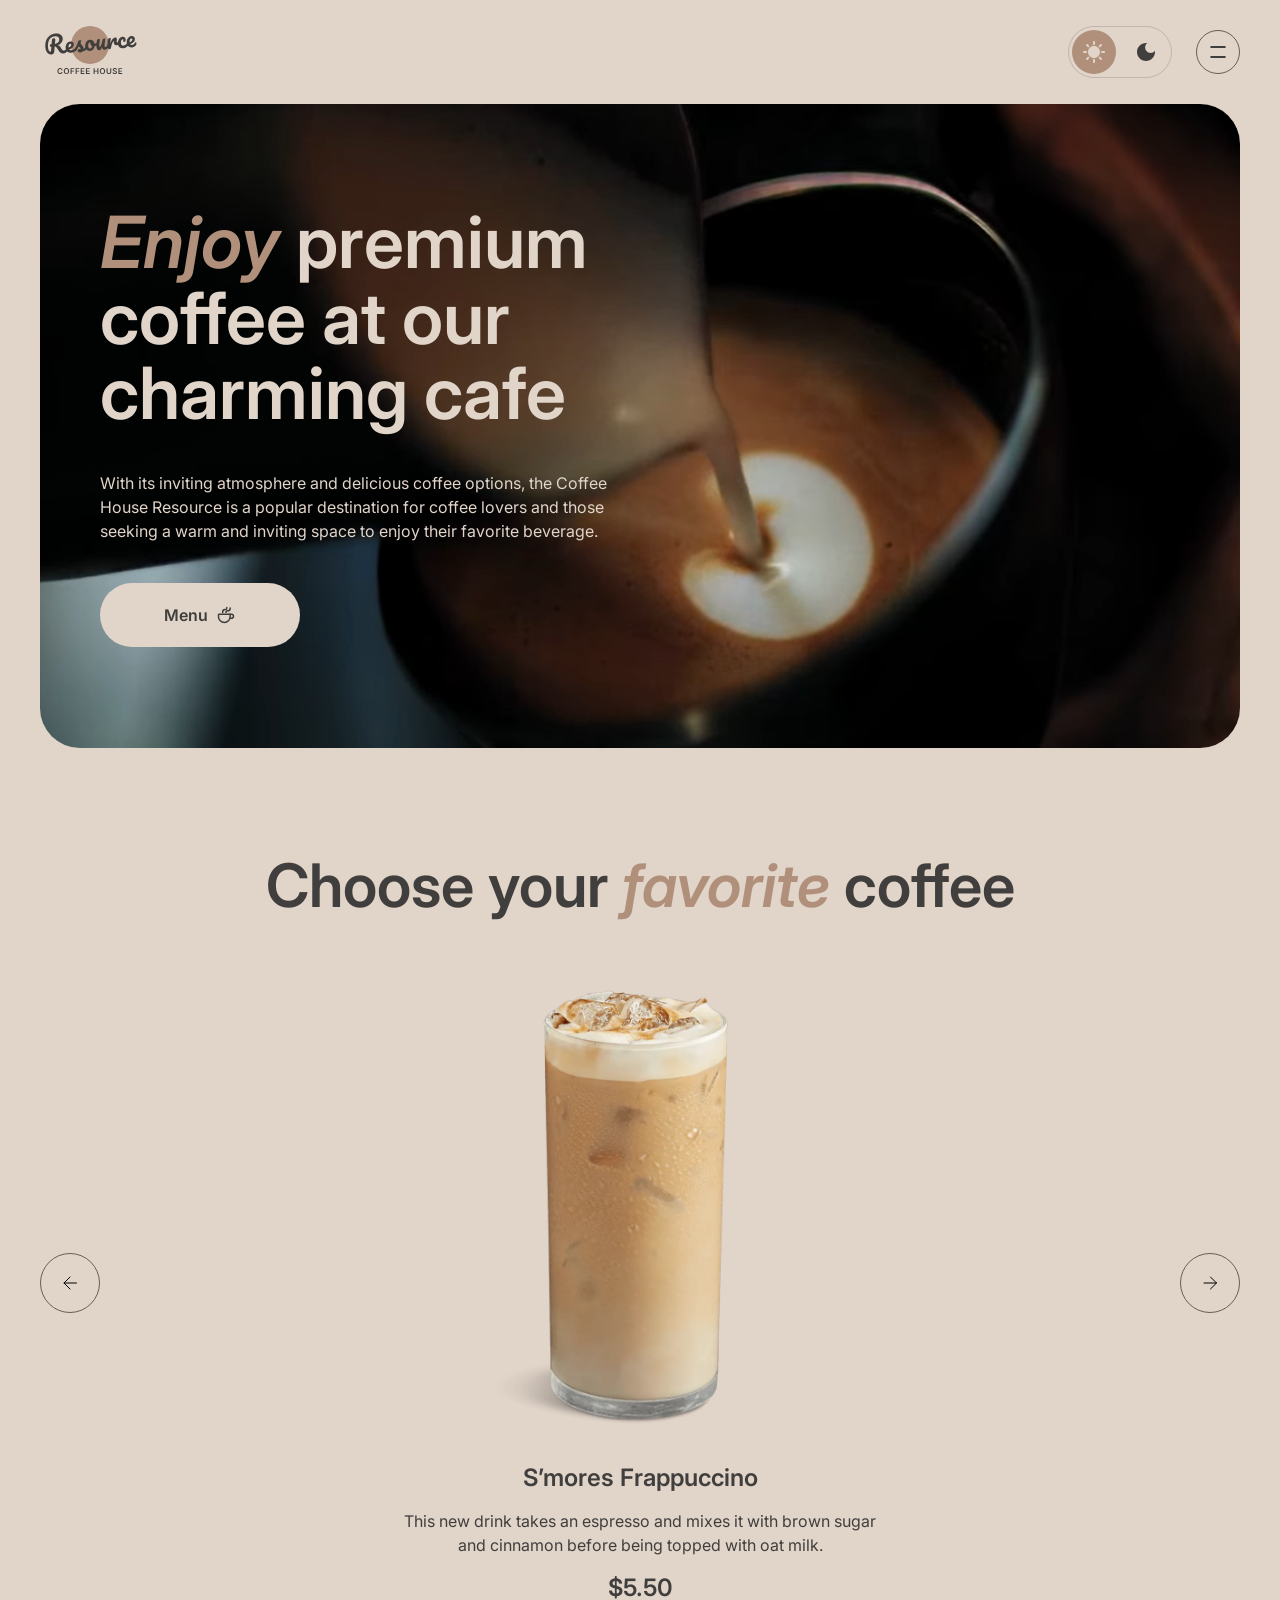
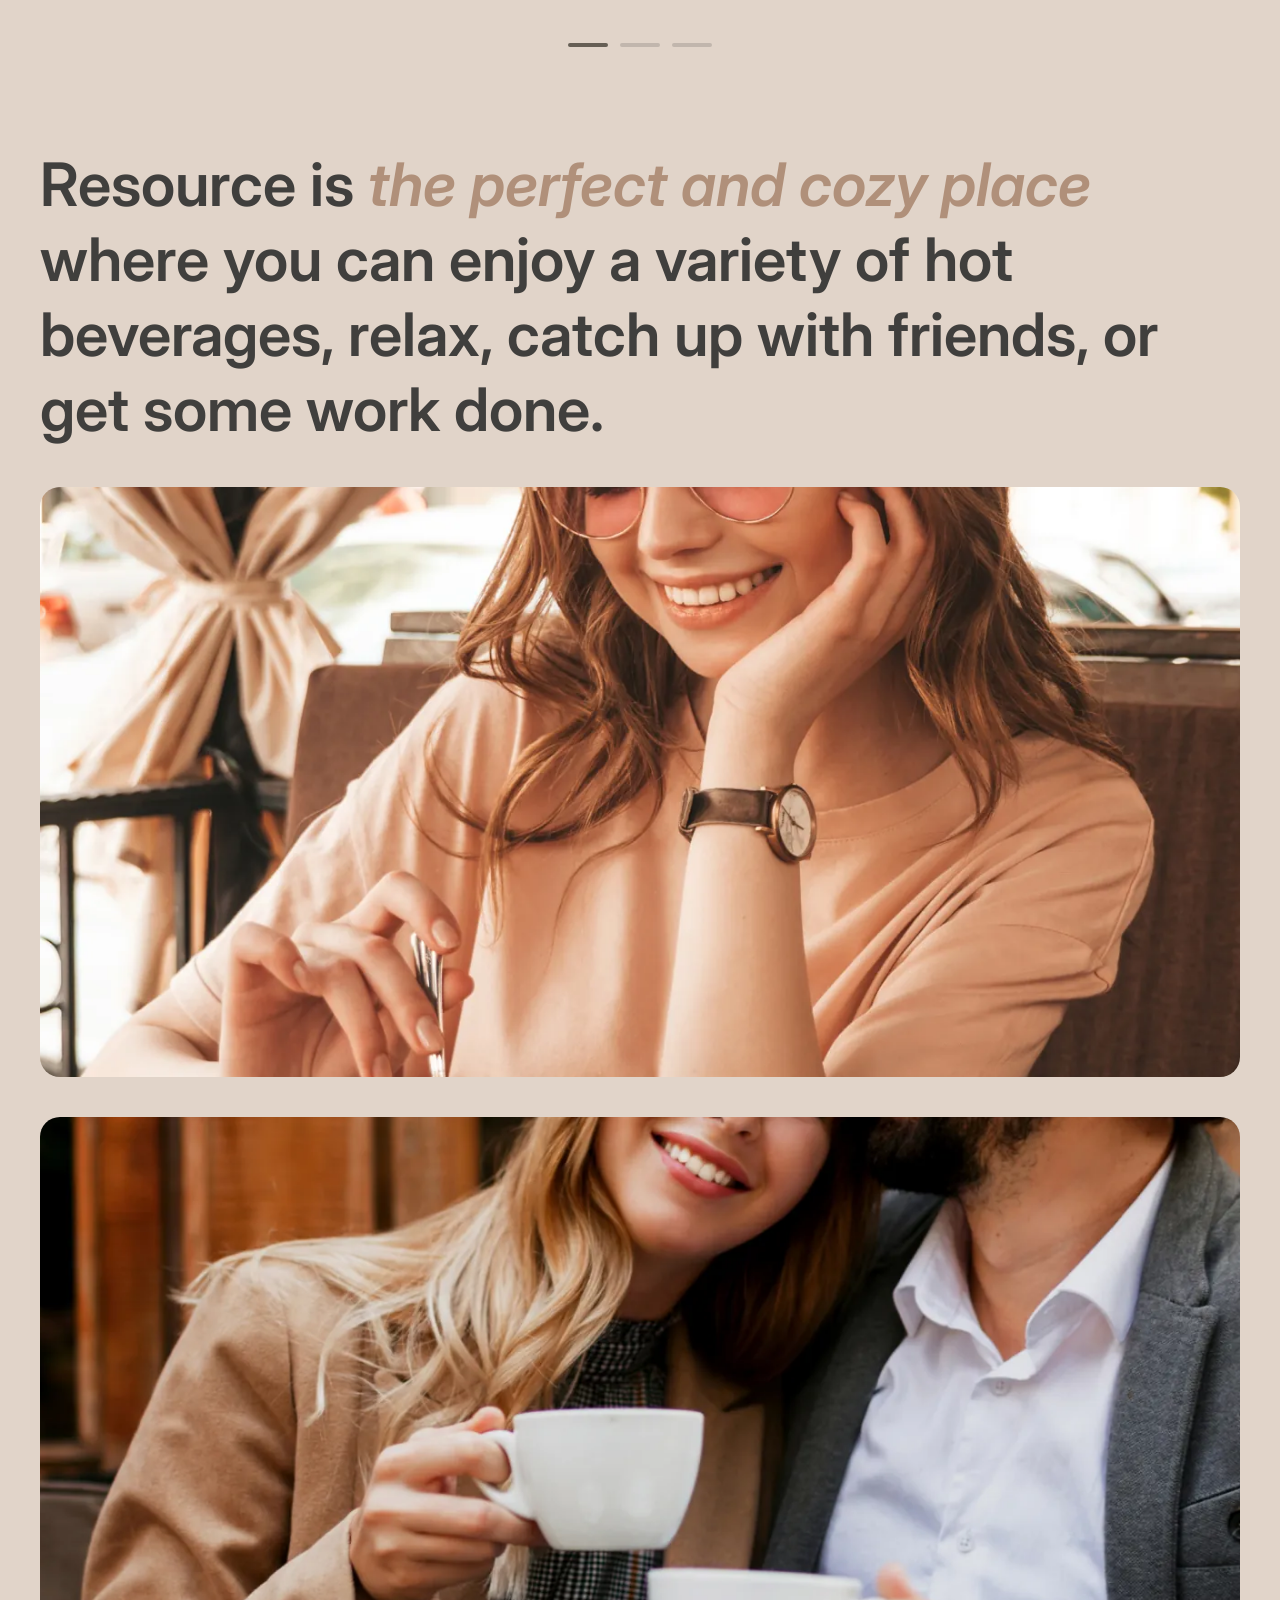
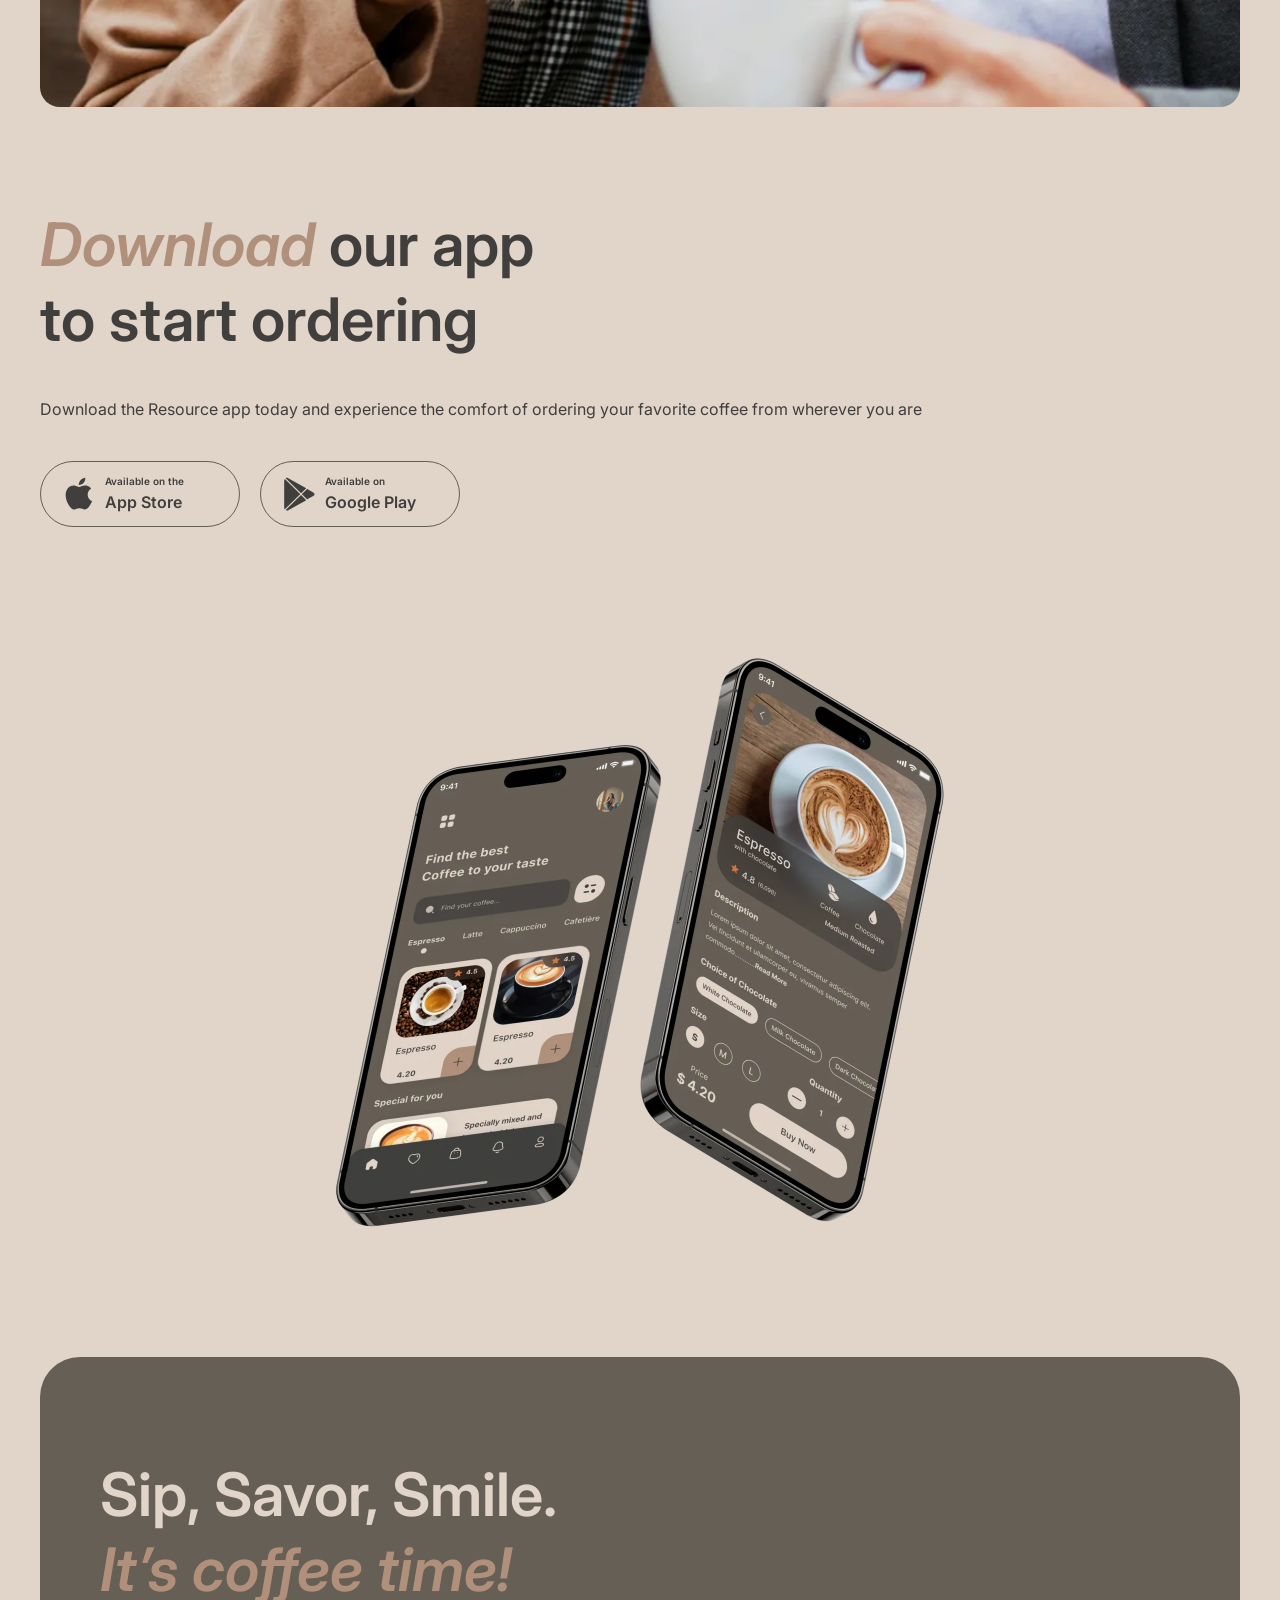
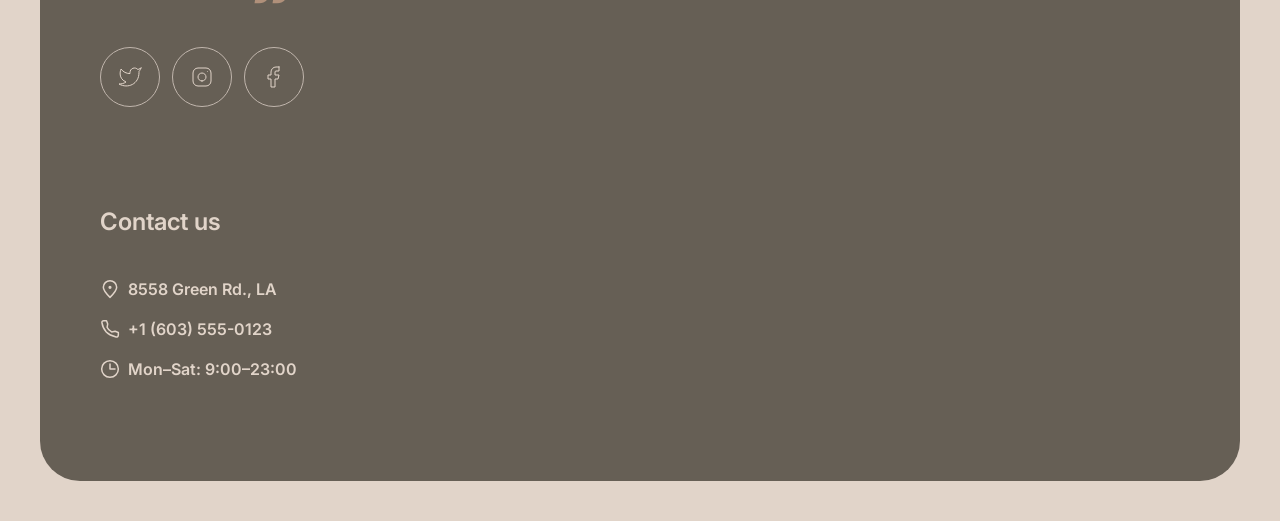
==== index.html @ ecf3f90b "feat: add header hover" ====
<!DOCTYPE html>
<html lang="en">
<head>
  <meta charset="UTF-8">
  <meta name="viewport" content="width=device-width, initial-scale=1.0">
  <title>Coffee House</title>
  <link rel="preconnect" href="https://fonts.googleapis.com">
  <link rel="preconnect" href="https://fonts.gstatic.com" crossorigin>
  <link href="https://fonts.googleapis.com/css2?family=Inter:wght@400;600&display=swap" rel="stylesheet">
  <link rel="stylesheet" href="./css/main.css">
</head>
<body>
  <header class="header home">
    <div class="container header__container">
      <a href="./index.html" class="logo">
        <svg width="100" height="60" class="logo__icon">
          <use href="assets/sprite.svg#icon-logo"></use>
        </svg>
      </a>
      <nav class="navigation">
        <ul class="navigation__list">
          <li class="navigation__item">
            <a href="#favorite-coffee" class="navigation__link">Favorite coffee</a>
          </li>
          <li class="navigation__item">
            <a href="#about" class="navigation__link">About</a>
          </li>
          <li class="navigation__item">
            <a href="#mobile-app" class="navigation__link">Mobile app</a>
          </li>
          <li class="navigation__item">
            <a href="#contact-us" class="navigation__link">Contact us</a>
          </li>
        </ul>
        <a href="./menu.html" class="menu-link">
          <span>Menu</span>
          <svg class="menu-link__icon">
            <use href="assets/sprite.svg#icon-coffee-cup"></use>
          </svg>
        </a>
      </nav>
      <div class="control">
        <div class="theme-switch">
          <ul class="theme-switch__list">
            <li class="theme-switch__item theme-switch__item_active">
              <svg width="22" height="22" class="theme-switch__icon">
                <use href="assets/sprite.svg#icon-sun"></use>
              </svg>
            </li>
            <li class="theme-switch__item">
              <svg width="18" height="18" class="theme-switch__icon">
                <use href="assets/sprite.svg#icon-moon"></use>
              </svg>
            </li>
          </ul>
        </div>
        <button type="button" class="burger-button"></button>
      </div>
    </div>
  </header>
  <main>
    <section class="enjoy">
      <div class="container enjoy__container">
        <video
          class="enjoy__video"
          playsinline
          autoplay
          muted
          loop
          poster="./assets/webp/enjoy-poster.webp"
          width="1440"
          height="760"
        >
          <source src="./assets/video/enjoy.webm" type="video/webm" />
        </video>
        <div class="enjoy__content">
          <h1 class="enjoy__title">
            <span class="enjoy__title_highlight">Enjoy</span>
            <span class="enjoy__title_text">premium coffee at our charming cafe</span>
          </h1>
          <p class="enjoy__description">With its inviting atmosphere and delicious coffee options, the Coffee House Resource is a popular destination for coffee lovers and those seeking a warm and inviting space to enjoy their favorite beverage.</p>
          <a href="./menu.html" class="enjoy__link">
            <span class="enjoy__text">Menu</span>
            <svg width="20" height="20" class="enjoy__icon">
              <use href="assets/sprite.svg#icon-coffee-cup"></use>
            </svg>
          </a>
        </div>
      </div>
    </section>
    <section id="favorite-coffee" class="choose">
      <div class="container choose__container">
        <h2 class="choose__title">
          <span class="choose__title_text">Choose your</span>
          <span class="choose__title_highlight">favorite</span>
          <span class="choose__title_text">coffee</span>
        </h2>
        <div class="choose__slider-box">
          <div class="choose__slider">
            <ul class="choose__list">
              <li class="choose__item">
                <img
                  class="choose__image"
                  src="./assets/webp/smores-frappuccino.webp"
                  alt="S’mores Frappuccino in a tall glass, topped with foam and crushed ice"
                  width="1060"
                  height="1060"
                />
                <div class="choose__box">
                  <h3 class="choose__subtitle">S’mores Frappuccino</h3>
                  <p class="choose__description">This new drink takes an espresso and mixes it with brown sugar and cinnamon before being topped with oat milk.</p>
                  <div class="choose__price">$5.50</div>
                </div>
              </li>
              <li class="choose__item">
                <img
                  class="choose__image"
                  src="./assets/webp/caramel-macchiato.webp"
                  alt="Caramel Macchiato in a glass cup, with layers of espresso, milk and foam"
                  width="1060"
                  height="1060"
                />
                <div class="choose__box">
                  <h3 class="choose__subtitle">Caramel Macchiato</h3>
                  <p class="choose__description">Fragrant and unique classic espresso with rich caramel-peanut syrup, with cream under whipped thick foam.</p>
                  <div class="choose__price">$5.00</div>
                </div>
              </li>
              <li class="choose__item">
                <img
                  class="choose__image"
                  src="./assets/webp/ice-coffee.webp"
                  alt="Ice coffee in a tall glass with large ice cubes"
                  width="1060"
                  height="1060"
                />
                <div class="choose__box">
                  <h3 class="choose__subtitle">Ice coffee</h3>
                  <p class="choose__description">A popular summer drink that tones and invigorates. Prepared from coffee, milk and ice.</p>
                  <div class="choose__price">$4.50</div>
                </div>
              </li>
            </ul>
          </div>
          <ul class="bullet__list">
            <li class="bullet__item bullet__item_active"></li>
            <li class="bullet__item"></li>
            <li class="bullet__item"></li>
          </ul>
          <ul class="arrow__list">
            <li class="arrow__item">
              <button type="button" class="arrow__button">
                <svg width="24" height="24" class="arrow__icon">
                  <use href="assets/sprite.svg#icon-arrow-left"></use>
                </svg>
              </button>
            </li>
            <li class="arrow__item">
              <button type="button" class="arrow__button">
                <svg width="24" height="24" class="arrow__icon">
                  <use href="assets/sprite.svg#icon-arrow-right"></use>
                </svg>
              </button>
            </li>
          </ul>
        </div>
      </div>
    </section>
    <section id="about" class="resource">
      <div class="container resource__container">
        <h2 class="resource__description">
          <span class="resource__description_text">Resource is</span>
          <span class="resource__description_highlight">the perfect and cozy place</span>
          <span class="resource__description_text">where you can enjoy a variety of hot beverages, relax, catch up with friends, or get some work done.</span>
        </h2>
        <ul class="resource__list">
          <li class="resource__item">
            <img
              src="./assets/webp/terrace-coffee.webp"
              alt="A smiling woman in sunglasses stirring coffee at a sunlit cafe terrace"
              class="resource__image"
              width="1452"
              height="1452"
              loading="lazy"
            />
          </li>
          <li class="resource__item">
            <img
              src="./assets/webp/cozy-evening-coffee.webp"
              alt="A cup of espresso on a table surrounded by warm fairy lights"
              class="resource__image"
              width="1452"
              height="1452"
              loading="lazy"
            />
          </li>
          <li class="resource__item">
            <img
              src="./assets/webp/work-over-coffee.webp"
              alt="A man working on a laptop with a cup of coffee in hand"
              class="resource__image"
              width="1452"
              height="1452"
              loading="lazy"
            />
          </li>
          <li class="resource__item">
            <img
              src="./assets/webp/coffee-for-two.webp"
              alt="A couple smiling over cups of coffee at an outdoor cafe table"
              class="resource__image"
              width="1452"
              height="1452"
              loading="lazy"
            />
          </li>
        </ul>
      </div>
    </section>
    <section id="mobile-app" class="download">
      <div class="container download__container">
        <div class="download__content">
          <h2 class="download__title">
            <span class="download__title_highlight">Download</span>
            <span class="download__title_text">our app <br> to start ordering</span>
          </h2>
          <p class="download__description">Download the Resource app today and experience the comfort of ordering your favorite coffee from wherever you are</p>
          <div class="download__list">
            <a href="https://www.apple.com/app-store/" target="_blank" rel="noopener noreferrer" class="download__item">
              <svg class="download__icon" width="36" height="36">
                <use href="assets/sprite.svg#icon-app-store"></use>
              </svg>
              <span class="download__text">
                <span>Available on the</span>
                <span class="download__text_highlight">App Store</span>
              </span>
            </a>
            <a href="https://play.google.com/store/" target="_blank" rel="noopener noreferrer" class="download__item">
              <svg class="download__icon" width="36" height="36">
                <use href="assets/sprite.svg#icon-google-play"></use>
              </svg>
              <span class="download__text">
                <span>Available on</span>
                <span class="download__text_highlight">Google Play</span>
              </span>
            </a>
          </div>
        </div>
        <img
          class="download__image"
          src="./assets/webp/mobile-screens.webp"
          alt="Two smartphones showing the Coffee House app: a coffee catalog and an espresso order screen"
          width="1260"
          height="1260"
          loading="lazy"
        />
      </div>
    </section>
  </main>
  <footer id="contact-us" class="footer">
    <div class="container footer__container">
      <div class="footer__content">
        <div class="footer__offer">
          <h2 class="offer__title">
            <span>Sip, Savor, Smile.</span>
            <span class="offer__title_highlight">It’s coffee time!</span>
          </h2>
          <ul class="socials__list">
          <li class="socials__item">
            <a href="https://x.com/" target="_blank" rel="noopener noreferrer" class="socials__link">
              <svg class="socials__icon" width="24" height="24">
                <use href="assets/sprite.svg#icon-twitter"></use>
              </svg>
            </a>
          </li>
          <li class="socials__item">
            <a href="https://www.instagram.com/" target="_blank" rel="noopener noreferrer" class="socials__link">
              <svg class="socials__icon" width="24" height="24">
                <use href="assets/sprite.svg#icon-instagram"></use>
              </svg>
            </a>
          </li>
          <li class="socials__item">
            <a href="https://www.facebook.com/" target="_blank" rel="noopener noreferrer" class="socials__link">
              <svg class="socials__icon" width="24" height="24">
                <use href="assets/sprite.svg#icon-facebook"></use>
              </svg>
            </a>
          </li>
          </ul>
        </div>
        <address class="footer__contact">
          <p class="contact__title">Contact us</p>
          <div class="contact__list">
            <div class="contact__item">
              <a href="https://www.google.com/maps" target="_blank" rel="noopener noreferrer" class="contact__link">
                <svg class="contact__icon" width="20" height="20">
                  <use href="assets/sprite.svg#icon-pin-alt"></use>
                </svg>
                <span class="contact__description">8558 Green Rd.,  LA</span>
              </a>
          </div>
          <div class="contact__item">
            <a href="tel:+16035550123" class="contact__link">
              <svg class="contact__icon" width="20" height="20">
                <use href="assets/sprite.svg#icon-phone"></use>
              </svg>
              <span class="contact__description">+1 (603) 555-0123</span>
            </a>
          </div>
          <div class="contact__item">
            <svg class="contact__icon" width="20" height="20">
              <use href="assets/sprite.svg#icon-clock"></use>
            </svg>
            <span class="contact__description">Mon–Sat: 9:00–23:00</span>
          </div>
        </div>
      </address></div>
    </div>
  </footer>
</body>
</html>
---- css/main.css ----
*,
::after,
::before {
  -webkit-box-sizing: border-box;
          box-sizing: border-box;
}

html {
  scroll-behavior: smooth;
}

body {
  min-height: 100vh;
  margin: 0;
  display: -webkit-box;
  display: -ms-flexbox;
  display: flex;
  -webkit-box-orient: vertical;
  -webkit-box-direction: normal;
      -ms-flex-direction: column;
          flex-direction: column;
}

main {
  -webkit-box-flex: 1;
      -ms-flex-positive: 1;
          flex-grow: 1;
}

img {
  width: 100%;
  height: auto;
  display: block;
}

button,
input,
select,
textarea {
  font-family: inherit;
  font-size: 100%;
  margin: 0;
}

ul {
  padding: 0;
  margin: 0;
  list-style: none;
}

h1,
h2,
h3,
h4,
h5,
h6,
p {
  margin: 0;
}

a {
  text-decoration: none;
  color: inherit;
}

body {
  padding-bottom: 20px;
  font-family: "Inter", sans-serif;
  font-size: 16px;
  color: #403f3d;
  background: #e1d4c9;
}
@media screen and (min-width: 768px) {
  body {
    padding-bottom: 40px;
  }
}

main {
  margin-bottom: 100px;
  display: -webkit-box;
  display: -ms-flexbox;
  display: flex;
  -webkit-box-orient: vertical;
  -webkit-box-direction: normal;
      -ms-flex-direction: column;
          flex-direction: column;
  gap: 100px;
}

.container {
  width: 100%;
  max-width: 1440px;
  margin: 0 auto;
  padding: 0 16px;
}
@media screen and (min-width: 768px) {
  .container {
    padding: 0 40px;
  }
}

.header {
  padding: 20px 0;
}
.header__container {
  position: relative;
  display: -webkit-box;
  display: -ms-flexbox;
  display: flex;
  -webkit-box-pack: justify;
      -ms-flex-pack: justify;
          justify-content: space-between;
  -webkit-box-align: center;
      -ms-flex-align: center;
          align-items: center;
}
@media screen and (min-width: 1440px) {
  .header__container {
    -webkit-box-pack: start;
        -ms-flex-pack: start;
            justify-content: flex-start;
  }
}
.header .navigation {
  position: fixed;
  bottom: -100px;
  left: 0;
  -webkit-transform: translateX(100%);
          transform: translateX(100%);
  width: 100%;
  height: 100%;
  padding: 60px 16px;
  display: -webkit-box;
  display: -ms-flexbox;
  display: flex;
  -webkit-box-orient: vertical;
  -webkit-box-direction: normal;
      -ms-flex-direction: column;
          flex-direction: column;
  -webkit-box-align: center;
      -ms-flex-align: center;
          align-items: center;
  gap: 100px;
  background: #e1d4c9;
  z-index: 1;
}
@media screen and (min-width: 768px) {
  .header .navigation {
    padding: 40px;
    -webkit-box-pack: center;
        -ms-flex-pack: center;
            justify-content: center;
  }
}
@media screen and (min-width: 1440px) {
  .header .navigation {
    display: contents;
  }
}
.header .navigation__list {
  display: -webkit-box;
  display: -ms-flexbox;
  display: flex;
  -webkit-box-orient: vertical;
  -webkit-box-direction: normal;
      -ms-flex-direction: column;
          flex-direction: column;
  -webkit-box-align: center;
      -ms-flex-align: center;
          align-items: center;
  gap: 60px;
}
@media screen and (min-width: 1440px) {
  .header .navigation__list {
    margin: 0 auto;
    -webkit-box-orient: horizontal;
    -webkit-box-direction: normal;
        -ms-flex-direction: row;
            flex-direction: row;
    gap: 40px;
  }
}
.header .navigation__item {
  display: -webkit-box;
  display: -ms-flexbox;
  display: flex;
  -webkit-box-pack: center;
      -ms-flex-pack: center;
          justify-content: center;
  -webkit-box-align: center;
      -ms-flex-align: center;
          align-items: center;
}
.header .navigation__link {
  position: relative;
  font-weight: 600;
  font-size: 32px;
  line-height: 1.25;
  text-align: center;
}
.header .navigation__link::before {
  content: "";
  position: absolute;
  bottom: 12px;
  left: 0;
  width: 100%;
  height: 2px;
  background: #403f3d;
  -webkit-transform: scale(0);
          transform: scale(0);
  -webkit-transition: -webkit-transform 500ms cubic-bezier(0.4, 0, 0.2, 1);
  transition: -webkit-transform 500ms cubic-bezier(0.4, 0, 0.2, 1);
  transition: transform 500ms cubic-bezier(0.4, 0, 0.2, 1);
  transition: transform 500ms cubic-bezier(0.4, 0, 0.2, 1), -webkit-transform 500ms cubic-bezier(0.4, 0, 0.2, 1);
}
@media screen and (min-width: 1440px) {
  .header .navigation__link {
    padding: 16px 0;
    font-size: 16px;
    line-height: 1.5;
  }
}
@media (hover: hover) {
  .header .navigation__link:hover::before {
    -webkit-transform: scale(1);
            transform: scale(1);
  }
}
.header .navigation .menu-link {
  position: relative;
  display: -webkit-box;
  display: -ms-flexbox;
  display: flex;
  -webkit-box-pack: center;
      -ms-flex-pack: center;
          justify-content: center;
  -webkit-box-align: center;
      -ms-flex-align: center;
          align-items: center;
  gap: 16px;
  font-weight: 600;
  font-size: 32px;
  line-height: 1.25;
  text-align: center;
}
.header .navigation .menu-link::before {
  content: "";
  position: absolute;
  bottom: 12px;
  left: 0;
  width: 100%;
  height: 2px;
  background: #403f3d;
  -webkit-transform: scale(0);
          transform: scale(0);
  -webkit-transition: -webkit-transform 500ms cubic-bezier(0.4, 0, 0.2, 1);
  transition: -webkit-transform 500ms cubic-bezier(0.4, 0, 0.2, 1);
  transition: transform 500ms cubic-bezier(0.4, 0, 0.2, 1);
  transition: transform 500ms cubic-bezier(0.4, 0, 0.2, 1), -webkit-transform 500ms cubic-bezier(0.4, 0, 0.2, 1);
}
@media screen and (min-width: 1440px) {
  .header .navigation .menu-link {
    -webkit-box-ordinal-group: 2;
        -ms-flex-order: 1;
            order: 1;
    margin-left: 24px;
    padding: 16px 0;
    gap: 8px;
    font-size: 16px;
    line-height: 1.5;
  }
}
@media (hover: hover) {
  .header .navigation .menu-link:hover::before {
    -webkit-transform: scale(1);
            transform: scale(1);
  }
}
.header .navigation .menu-link__icon {
  width: 40px;
  height: 40px;
}
@media screen and (min-width: 1440px) {
  .header .navigation .menu-link__icon {
    width: 20px;
    height: 20px;
  }
}
.header .control {
  display: -webkit-box;
  display: -ms-flexbox;
  display: flex;
  -webkit-box-align: center;
      -ms-flex-align: center;
          align-items: center;
  gap: 12px;
}
@media screen and (min-width: 768px) {
  .header .control {
    gap: 24px;
  }
}
@media screen and (min-width: 1440px) {
  .header .control {
    margin-left: 44px;
  }
}
.header .theme-switch {
  padding: 3px;
  display: -webkit-box;
  display: -ms-flexbox;
  display: flex;
  -webkit-box-pack: center;
      -ms-flex-pack: center;
          justify-content: center;
  -webkit-box-align: center;
      -ms-flex-align: center;
          align-items: center;
  border: 1px solid #c1b6ad;
  border-radius: 100px;
}
.header .theme-switch__list {
  display: -webkit-box;
  display: -ms-flexbox;
  display: flex;
  -webkit-box-align: center;
      -ms-flex-align: center;
          align-items: center;
  gap: 8px;
}
.header .theme-switch__item {
  width: 44px;
  height: 44px;
  display: -webkit-box;
  display: -ms-flexbox;
  display: flex;
  -webkit-box-pack: center;
      -ms-flex-pack: center;
          justify-content: center;
  -webkit-box-align: center;
      -ms-flex-align: center;
          align-items: center;
  background: transparent;
  border-radius: 100px;
  -webkit-transition: background 250ms cubic-bezier(0.4, 0, 0.2, 1);
  transition: background 250ms cubic-bezier(0.4, 0, 0.2, 1);
}
@media (hover: hover) {
  .header .theme-switch__item:hover {
    background: #665f55;
    cursor: pointer;
  }
  .header .theme-switch__item:hover .theme-switch__icon {
    color: #e1d4c9;
  }
}
.header .theme-switch__item_active {
  background: #b0907a;
  cursor: default;
  pointer-events: none;
}
.header .theme-switch__item_active .theme-switch__icon {
  color: #e1d4c9;
}
.header .theme-switch__icon {
  color: #403f3d;
  -webkit-transition: color 250ms cubic-bezier(0.4, 0, 0.2, 1);
  transition: color 250ms cubic-bezier(0.4, 0, 0.2, 1);
}
.header .burger-button {
  position: relative;
  padding: 0;
  width: 44px;
  height: 44px;
  display: -webkit-box;
  display: -ms-flexbox;
  display: flex;
  -webkit-box-pack: center;
      -ms-flex-pack: center;
          justify-content: center;
  -webkit-box-align: center;
      -ms-flex-align: center;
          align-items: center;
  background: transparent;
  border: 1px solid #665f55;
  border-radius: 100px;
  outline: none;
}
@media screen and (min-width: 1440px) {
  .header .burger-button {
    display: none;
  }
}
.header .burger-button::before, .header .burger-button::after {
  content: "";
  position: absolute;
  width: 16px;
  border: 1px solid #403f3d;
  border-radius: 100px;
}
.header .burger-button::before {
  top: 16px;
  -webkit-transform: translateY(-50%);
          transform: translateY(-50%);
}
.header .burger-button::after {
  bottom: 16px;
  -webkit-transform: translateY(50%);
          transform: translateY(50%);
}
.header.home .logo {
  cursor: default;
  pointer-events: none;
}

.footer__content {
  padding: 60px 16px;
  display: -webkit-box;
  display: -ms-flexbox;
  display: flex;
  -webkit-box-orient: vertical;
  -webkit-box-direction: normal;
      -ms-flex-direction: column;
          flex-direction: column;
  gap: 40px;
  background: #665f55;
  border-radius: 40px;
}
@media screen and (min-width: 768px) {
  .footer__content {
    padding: 100px 60px;
    gap: 100px;
  }
}
@media screen and (min-width: 1440px) {
  .footer__content {
    padding: 100px;
    -webkit-box-orient: horizontal;
    -webkit-box-direction: normal;
        -ms-flex-direction: row;
            flex-direction: row;
    -webkit-box-align: center;
        -ms-flex-align: center;
            align-items: center;
  }
}
.footer__offer {
  width: 100%;
  max-width: 530px;
  display: -webkit-box;
  display: -ms-flexbox;
  display: flex;
  -webkit-box-orient: vertical;
  -webkit-box-direction: normal;
      -ms-flex-direction: column;
          flex-direction: column;
  gap: 40px;
}
.footer__offer .offer__title {
  display: -webkit-box;
  display: -ms-flexbox;
  display: flex;
  -webkit-box-orient: vertical;
  -webkit-box-direction: normal;
      -ms-flex-direction: column;
          flex-direction: column;
  font-weight: 600;
  font-size: 32px;
  line-height: 1.25;
  color: #e1d4c9;
}
@media screen and (min-width: 768px) {
  .footer__offer .offer__title {
    font-size: 60px;
  }
}
.footer__offer .offer__title_highlight {
  font-style: italic;
  color: #b0907a;
}
.footer__offer .socials__list {
  display: -webkit-box;
  display: -ms-flexbox;
  display: flex;
  -webkit-box-align: center;
      -ms-flex-align: center;
          align-items: center;
  gap: 12px;
}
.footer__offer .socials__item {
  width: 60px;
  height: 60px;
  display: -webkit-box;
  display: -ms-flexbox;
  display: flex;
  -webkit-box-pack: center;
      -ms-flex-pack: center;
          justify-content: center;
  -webkit-box-align: center;
      -ms-flex-align: center;
          align-items: center;
}
.footer__offer .socials__link {
  width: 100%;
  height: 100%;
  display: -webkit-box;
  display: -ms-flexbox;
  display: flex;
  -webkit-box-pack: center;
      -ms-flex-pack: center;
          justify-content: center;
  -webkit-box-align: center;
      -ms-flex-align: center;
          align-items: center;
  background: transparent;
  border: 1px solid #c1b6ad;
  border-radius: 100px;
  -webkit-transition: background 250ms cubic-bezier(0.4, 0, 0.2, 1), border-color 250ms cubic-bezier(0.4, 0, 0.2, 1);
  transition: background 250ms cubic-bezier(0.4, 0, 0.2, 1), border-color 250ms cubic-bezier(0.4, 0, 0.2, 1);
}
@media (hover: hover) {
  .footer__offer .socials__link:hover {
    background: #e1d4c9;
    border-color: transparent;
  }
  .footer__offer .socials__link:hover .socials__icon {
    color: #403f3d;
  }
}
.footer__offer .socials__icon {
  color: #e1d4c9;
  -webkit-transition: color 250ms cubic-bezier(0.4, 0, 0.2, 1);
  transition: color 250ms cubic-bezier(0.4, 0, 0.2, 1);
}
.footer__contact {
  display: -webkit-box;
  display: -ms-flexbox;
  display: flex;
  -webkit-box-orient: vertical;
  -webkit-box-direction: normal;
      -ms-flex-direction: column;
          flex-direction: column;
  gap: 40px;
}
.footer__contact .contact__title {
  font-weight: 600;
  font-style: normal;
  font-size: 24px;
  line-height: 1.25;
  color: #e1d4c9;
}
.footer__contact .contact__list {
  display: -webkit-box;
  display: -ms-flexbox;
  display: flex;
  -webkit-box-orient: vertical;
  -webkit-box-direction: normal;
      -ms-flex-direction: column;
          flex-direction: column;
  gap: 16px;
}
.footer__contact .contact__item,
.footer__contact .contact__link {
  display: -webkit-box;
  display: -ms-flexbox;
  display: flex;
  -webkit-box-align: center;
      -ms-flex-align: center;
          align-items: center;
  gap: 8px;
}
.footer__contact .contact__link {
  position: relative;
}
.footer__contact .contact__link::before {
  content: "";
  position: absolute;
  bottom: -4px;
  left: 0;
  width: 100%;
  height: 2px;
  background: #e1d4c9;
  -webkit-transform: scale(0);
          transform: scale(0);
  -webkit-transition: -webkit-transform 500ms cubic-bezier(0.4, 0, 0.2, 1);
  transition: -webkit-transform 500ms cubic-bezier(0.4, 0, 0.2, 1);
  transition: transform 500ms cubic-bezier(0.4, 0, 0.2, 1);
  transition: transform 500ms cubic-bezier(0.4, 0, 0.2, 1), -webkit-transform 500ms cubic-bezier(0.4, 0, 0.2, 1);
}
@media (hover: hover) {
  .footer__contact .contact__link:hover::before {
    -webkit-transform: scale(1);
            transform: scale(1);
  }
}
.footer__contact .contact__icon {
  color: #e1d4c9;
}
.footer__contact .contact__description {
  font-weight: 600;
  font-style: normal;
  font-size: 16px;
  line-height: 1.5;
  color: #e1d4c9;
}

.download__container {
  display: -webkit-box;
  display: -ms-flexbox;
  display: flex;
  -webkit-box-orient: vertical;
  -webkit-box-direction: normal;
      -ms-flex-direction: column;
          flex-direction: column;
  gap: 40px;
}
@media screen and (min-width: 768px) {
  .download__container {
    gap: 100px;
  }
}
@media screen and (min-width: 1440px) {
  .download__container {
    -webkit-box-orient: horizontal;
    -webkit-box-direction: normal;
        -ms-flex-direction: row;
            flex-direction: row;
    -webkit-box-align: center;
        -ms-flex-align: center;
            align-items: center;
  }
}
.download__content {
  display: -webkit-box;
  display: -ms-flexbox;
  display: flex;
  -webkit-box-orient: vertical;
  -webkit-box-direction: normal;
      -ms-flex-direction: column;
          flex-direction: column;
  gap: 40px;
}
.download__title {
  font-weight: 600;
  font-size: 32px;
  line-height: 1.25;
}
@media screen and (min-width: 768px) {
  .download__title {
    font-size: 60px;
  }
}
.download__title_highlight {
  font-style: italic;
  color: #b0907a;
}
.download__description {
  font-weight: 400;
  font-size: 16px;
  line-height: 1.5;
}
.download__list {
  display: -webkit-box;
  display: -ms-flexbox;
  display: flex;
  -webkit-box-orient: vertical;
  -webkit-box-direction: normal;
      -ms-flex-direction: column;
          flex-direction: column;
  gap: 20px;
}
@media screen and (min-width: 768px) {
  .download__list {
    -webkit-box-orient: horizontal;
    -webkit-box-direction: normal;
        -ms-flex-direction: row;
            flex-direction: row;
    -webkit-box-align: center;
        -ms-flex-align: center;
            align-items: center;
  }
}
.download__item {
  width: 100%;
  max-width: 200px;
  padding: 12px 20px;
  display: -webkit-box;
  display: -ms-flexbox;
  display: flex;
  -webkit-box-align: center;
      -ms-flex-align: center;
          align-items: center;
  gap: 8px;
  background: transparent;
  border: 1px solid #665f55;
  border-radius: 100px;
  outline: none;
  -webkit-transition: background 250ms cubic-bezier(0.4, 0, 0.2, 1), border-color 250ms cubic-bezier(0.4, 0, 0.2, 1);
  transition: background 250ms cubic-bezier(0.4, 0, 0.2, 1), border-color 250ms cubic-bezier(0.4, 0, 0.2, 1);
}
@media (hover: hover) {
  .download__item:hover {
    background: #665f55;
    border-color: transparent;
  }
  .download__item:hover .download__icon {
    color: #e1d4c9;
  }
  .download__item:hover .download__text {
    color: #e1d4c9;
  }
}
.download__icon {
  color: #403f3d;
  -webkit-transition: color 250ms cubic-bezier(0.4, 0, 0.2, 1);
  transition: color 250ms cubic-bezier(0.4, 0, 0.2, 1);
}
.download__text {
  display: -webkit-box;
  display: -ms-flexbox;
  display: flex;
  -webkit-box-orient: vertical;
  -webkit-box-direction: normal;
      -ms-flex-direction: column;
          flex-direction: column;
  gap: 2px;
  font-weight: 600;
  font-size: 10px;
  line-height: 1.4;
  -webkit-transition: color 250ms cubic-bezier(0.4, 0, 0.2, 1);
  transition: color 250ms cubic-bezier(0.4, 0, 0.2, 1);
}
.download__text_highlight {
  font-size: 16px;
  line-height: 1.5;
}
.download__image {
  max-width: 630px;
  margin: 0 auto;
}

.resource__container {
  display: -webkit-box;
  display: -ms-flexbox;
  display: flex;
  -webkit-box-orient: vertical;
  -webkit-box-direction: normal;
      -ms-flex-direction: column;
          flex-direction: column;
  gap: 40px;
}
.resource__description {
  font-weight: 600;
  font-size: 32px;
  line-height: 1.25;
}
@media screen and (min-width: 768px) {
  .resource__description {
    font-size: 60px;
  }
}
.resource__description_highlight {
  font-style: italic;
  color: #b0907a;
}
.resource__list {
  display: grid;
  grid-template-columns: 1fr;
  grid-template-rows: repeat(2, 590px);
  gap: 40px;
}
@media screen and (min-width: 1440px) {
  .resource__list {
    grid-template-columns: repeat(2, 1fr);
    grid-template-rows: 430px 120px 430px;
  }
}
.resource__item {
  width: 100%;
  height: 100%;
  display: -webkit-box;
  display: -ms-flexbox;
  display: flex;
  -webkit-box-pack: center;
      -ms-flex-pack: center;
          justify-content: center;
  -webkit-box-align: center;
      -ms-flex-align: center;
          align-items: center;
  border-radius: 20px;
  overflow: hidden;
}
@media (hover: hover) {
  .resource__item:hover .resource__image {
    -webkit-transform: scale(1);
            transform: scale(1);
  }
}
@media screen and (min-width: 1440px) {
  .resource__item:nth-child(1) {
    grid-column: 1;
    grid-row: 1/3;
  }
}
.resource__item:nth-child(2) {
  display: none;
}
@media screen and (min-width: 1440px) {
  .resource__item:nth-child(2) {
    display: -webkit-box;
    display: -ms-flexbox;
    display: flex;
    grid-column: 1;
    grid-row: 3;
  }
}
.resource__item:nth-child(3) {
  display: none;
}
@media screen and (min-width: 1440px) {
  .resource__item:nth-child(3) {
    display: -webkit-box;
    display: -ms-flexbox;
    display: flex;
    grid-column: 2;
    grid-row: 1;
  }
}
@media screen and (min-width: 1440px) {
  .resource__item:nth-child(4) {
    grid-column: 2;
    grid-row: 2/4;
  }
}
.resource__image {
  width: 100%;
  height: 100%;
  -o-object-fit: cover;
     object-fit: cover;
  border-radius: 20px;
  -webkit-transform: scale(1.1);
          transform: scale(1.1);
  -webkit-transition: -webkit-transform 500ms cubic-bezier(0.4, 0, 0.2, 1);
  transition: -webkit-transform 500ms cubic-bezier(0.4, 0, 0.2, 1);
  transition: transform 500ms cubic-bezier(0.4, 0, 0.2, 1);
  transition: transform 500ms cubic-bezier(0.4, 0, 0.2, 1), -webkit-transform 500ms cubic-bezier(0.4, 0, 0.2, 1);
}

.choose__container {
  display: -webkit-box;
  display: -ms-flexbox;
  display: flex;
  -webkit-box-orient: vertical;
  -webkit-box-direction: normal;
      -ms-flex-direction: column;
          flex-direction: column;
  -webkit-box-align: center;
      -ms-flex-align: center;
          align-items: center;
  gap: 40px;
}
.choose__title {
  font-weight: 600;
  font-size: 32px;
  line-height: 1.25;
  text-align: center;
}
@media screen and (min-width: 768px) {
  .choose__title {
    font-size: 60px;
  }
}
.choose__title_highlight {
  font-style: italic;
  color: #b0907a;
}
.choose__slider-box {
  position: relative;
  width: 100%;
  display: -webkit-box;
  display: -ms-flexbox;
  display: flex;
  -webkit-box-orient: vertical;
  -webkit-box-direction: normal;
      -ms-flex-direction: column;
          flex-direction: column;
  -webkit-box-align: center;
      -ms-flex-align: center;
          align-items: center;
  gap: 40px;
}
.choose__slider {
  width: 100%;
  max-width: 480px;
  overflow: hidden;
}
.choose__list {
  display: -webkit-box;
  display: -ms-flexbox;
  display: flex;
}
.choose__item {
  -ms-flex-negative: 0;
      flex-shrink: 0;
  width: 100%;
  display: -webkit-box;
  display: -ms-flexbox;
  display: flex;
  -webkit-box-orient: vertical;
  -webkit-box-direction: normal;
      -ms-flex-direction: column;
          flex-direction: column;
  -webkit-box-align: center;
      -ms-flex-align: center;
          align-items: center;
  gap: 20px;
}
.choose__box {
  display: -webkit-box;
  display: -ms-flexbox;
  display: flex;
  -webkit-box-orient: vertical;
  -webkit-box-direction: normal;
      -ms-flex-direction: column;
          flex-direction: column;
  -webkit-box-align: center;
      -ms-flex-align: center;
          align-items: center;
  gap: 16px;
}
.choose__subtitle {
  font-weight: 600;
  font-size: 24px;
  line-height: 1.25;
  text-align: center;
}
.choose__description {
  font-weight: 400;
  font-size: 16px;
  line-height: 1.5;
  text-align: center;
}
.choose__price {
  font-weight: 600;
  font-size: 24px;
  line-height: 1.25;
  text-align: center;
}
.choose .bullet__list {
  display: -webkit-box;
  display: -ms-flexbox;
  display: flex;
  -webkit-box-pack: center;
      -ms-flex-pack: center;
          justify-content: center;
  gap: 12px;
}
.choose .bullet__item {
  width: 40px;
  height: 4px;
  display: -webkit-box;
  display: -ms-flexbox;
  display: flex;
  -webkit-box-pack: center;
      -ms-flex-pack: center;
          justify-content: center;
  -webkit-box-align: center;
      -ms-flex-align: center;
          align-items: center;
  background: #c1b6ad;
  border-radius: 100px;
}
.choose .bullet__item_active {
  background: #665f55;
}
.choose .arrow__list {
  display: none;
}
@media screen and (min-width: 768px) {
  .choose .arrow__list {
    position: absolute;
    top: 0;
    right: 0;
    bottom: 44px;
    left: 0;
    display: -webkit-box;
    display: -ms-flexbox;
    display: flex;
    -webkit-box-pack: justify;
        -ms-flex-pack: justify;
            justify-content: space-between;
    -webkit-box-align: center;
        -ms-flex-align: center;
            align-items: center;
  }
}
.choose .arrow__item {
  width: 60px;
  height: 60px;
  display: -webkit-box;
  display: -ms-flexbox;
  display: flex;
  -webkit-box-pack: center;
      -ms-flex-pack: center;
          justify-content: center;
  -webkit-box-align: center;
      -ms-flex-align: center;
          align-items: center;
  border-radius: 100px;
}
.choose .arrow__button {
  width: 100%;
  height: 100%;
  padding: 0;
  display: -webkit-box;
  display: -ms-flexbox;
  display: flex;
  -webkit-box-pack: center;
      -ms-flex-pack: center;
          justify-content: center;
  -webkit-box-align: center;
      -ms-flex-align: center;
          align-items: center;
  background: transparent;
  border: 1px solid #665f55;
  border-radius: 100px;
  outline: none;
  -webkit-transition: background 250ms cubic-bezier(0.4, 0, 0.2, 1), border-color 250ms cubic-bezier(0.4, 0, 0.2, 1);
  transition: background 250ms cubic-bezier(0.4, 0, 0.2, 1), border-color 250ms cubic-bezier(0.4, 0, 0.2, 1);
}
@media (hover: hover) {
  .choose .arrow__button:hover {
    background: #665f55;
    border-color: none;
    cursor: pointer;
  }
  .choose .arrow__button:hover .arrow__icon {
    color: #e1d4c9;
  }
}
.choose .arrow__icon {
  -webkit-transition: color 250ms cubic-bezier(0.4, 0, 0.2, 1);
  transition: color 250ms cubic-bezier(0.4, 0, 0.2, 1);
}

.enjoy__container {
  position: relative;
}
.enjoy__video {
  width: 100%;
  height: 552px;
  display: block;
  -o-object-fit: cover;
     object-fit: cover;
  border-radius: 40px;
}
@media screen and (min-width: 768px) {
  .enjoy__video {
    height: 644px;
  }
}
.enjoy__content {
  position: absolute;
  top: 0;
  left: 16px;
  right: 16px;
  height: 100%;
  padding: 60px 16px;
  display: -webkit-box;
  display: -ms-flexbox;
  display: flex;
  -webkit-box-orient: vertical;
  -webkit-box-direction: normal;
      -ms-flex-direction: column;
          flex-direction: column;
  gap: 40px;
}
@media screen and (min-width: 768px) {
  .enjoy__content {
    left: 40px;
    right: 40px;
    padding: 100px 60px;
  }
}
@media screen and (min-width: 1440px) {
  .enjoy__content {
    padding: 100px;
  }
}
.enjoy__title {
  width: 100%;
  max-width: 530px;
  font-weight: 600;
  font-size: 42px;
  line-height: 1.15;
  color: #e1d4c9;
}
@media screen and (min-width: 768px) {
  .enjoy__title {
    font-size: 72px;
    line-height: 1.05;
  }
}
.enjoy__title_highlight {
  font-style: italic;
  color: #b0907a;
}
.enjoy__description {
  width: 100%;
  max-width: 530px;
  font-weight: 400;
  font-size: 16px;
  line-height: 1.5;
  color: #e1d4c9;
}
.enjoy__link {
  position: relative;
  width: 100%;
  max-width: 200px;
  padding: 20px;
  display: -webkit-box;
  display: -ms-flexbox;
  display: flex;
  -webkit-box-pack: center;
      -ms-flex-pack: center;
          justify-content: center;
  -webkit-box-align: center;
      -ms-flex-align: center;
          align-items: center;
  gap: 8px;
  font-weight: 600;
  font-size: 16px;
  line-height: 1.5;
  color: #403f3d;
  background: #e1d4c9;
  border-radius: 100px;
}
@media screen and (min-width: 1440px) {
  .enjoy__link {
    height: 64px;
  }
}
@media (hover: hover) {
  .enjoy__link:hover .enjoy__text {
    -webkit-transform: translate(-83%, -50%);
            transform: translate(-83%, -50%);
  }
  .enjoy__link:hover .enjoy__icon {
    -webkit-transform: translate(83%, -50%);
            transform: translate(83%, -50%);
    opacity: 1;
  }
}
@media screen and (min-width: 1440px) {
  .enjoy__text {
    position: absolute;
    top: 50%;
    left: 50%;
    -webkit-transform: translate(-50%, -50%);
            transform: translate(-50%, -50%);
    -webkit-transition: -webkit-transform 250ms cubic-bezier(0.4, 0, 0.2, 1);
    transition: -webkit-transform 250ms cubic-bezier(0.4, 0, 0.2, 1);
    transition: transform 250ms cubic-bezier(0.4, 0, 0.2, 1);
    transition: transform 250ms cubic-bezier(0.4, 0, 0.2, 1), -webkit-transform 250ms cubic-bezier(0.4, 0, 0.2, 1);
  }
}
@media screen and (min-width: 1440px) {
  .enjoy__icon {
    position: absolute;
    top: 50%;
    left: 50%;
    -webkit-transform: translate(-50%, -50%);
            transform: translate(-50%, -50%);
    opacity: 0;
    -webkit-transition: opacity 250ms cubic-bezier(0.4, 0, 0.2, 1), -webkit-transform 250ms cubic-bezier(0.4, 0, 0.2, 1);
    transition: opacity 250ms cubic-bezier(0.4, 0, 0.2, 1), -webkit-transform 250ms cubic-bezier(0.4, 0, 0.2, 1);
    transition: transform 250ms cubic-bezier(0.4, 0, 0.2, 1), opacity 250ms cubic-bezier(0.4, 0, 0.2, 1);
    transition: transform 250ms cubic-bezier(0.4, 0, 0.2, 1), opacity 250ms cubic-bezier(0.4, 0, 0.2, 1), -webkit-transform 250ms cubic-bezier(0.4, 0, 0.2, 1);
  }
}

.menu__container {
  display: -webkit-box;
  display: -ms-flexbox;
  display: flex;
  -webkit-box-orient: vertical;
  -webkit-box-direction: normal;
      -ms-flex-direction: column;
          flex-direction: column;
  -webkit-box-align: center;
      -ms-flex-align: center;
          align-items: center;
  gap: 40px;
}
.menu__title {
  width: 100%;
  max-width: 800px;
  font-weight: 600;
  font-size: 32px;
  line-height: 1.25;
  text-align: center;
}
@media screen and (min-width: 768px) {
  .menu__title {
    font-size: 60px;
  }
}
.menu__title_highlight {
  font-style: italic;
  color: #b0907a;
}
.menu .filter__list {
  display: -webkit-box;
  display: -ms-flexbox;
  display: flex;
  -webkit-box-pack: center;
      -ms-flex-pack: center;
          justify-content: center;
  -webkit-box-align: center;
      -ms-flex-align: center;
          align-items: center;
  gap: 8px;
}
@media screen and (min-width: 768px) {
  .menu .filter__list {
    gap: 16px;
  }
}
.menu .filter__item {
  display: -webkit-box;
  display: -ms-flexbox;
  display: flex;
  -webkit-box-pack: center;
      -ms-flex-pack: center;
          justify-content: center;
  -webkit-box-align: center;
      -ms-flex-align: center;
          align-items: center;
  border-radius: 100px;
}
.menu .filter__item_active .filter__button {
  color: #e1d4c9;
  background: #665f55;
  border-color: transparent;
}
.menu .filter__item_active .filter__icon {
  background: #e1d4c9;
}
.menu .filter__button {
  padding: 8px 16px 8px 8px;
  display: -webkit-box;
  display: -ms-flexbox;
  display: flex;
  -webkit-box-pack: center;
      -ms-flex-pack: center;
          justify-content: center;
  -webkit-box-align: center;
      -ms-flex-align: center;
          align-items: center;
  gap: 8px;
  font-weight: 600;
  font-size: 16px;
  line-height: 1.5;
  color: #403f3d;
  background: transparent;
  border: 1px solid #c1b6ad;
  border-radius: 100px;
  outline: none;
}
.menu .filter__icon {
  width: 30px;
  height: 30px;
  display: -webkit-box;
  display: -ms-flexbox;
  display: flex;
  -webkit-box-pack: center;
      -ms-flex-pack: center;
          justify-content: center;
  -webkit-box-align: center;
      -ms-flex-align: center;
          align-items: center;
  background: #c1b6ad;
  border-radius: 100px;
}
.menu .product__list {
  display: -webkit-box;
  display: -ms-flexbox;
  display: flex;
  -webkit-box-orient: vertical;
  -webkit-box-direction: normal;
      -ms-flex-direction: column;
          flex-direction: column;
  -webkit-box-align: center;
      -ms-flex-align: center;
          align-items: center;
  gap: 40px;
}
@media screen and (min-width: 768px) {
  .menu .product__list {
    -webkit-box-orient: horizontal;
    -webkit-box-direction: normal;
        -ms-flex-direction: row;
            flex-direction: row;
    -ms-flex-wrap: wrap;
        flex-wrap: wrap;
    -webkit-box-pack: center;
        -ms-flex-pack: center;
            justify-content: center;
    -webkit-box-align: stretch;
        -ms-flex-align: stretch;
            align-items: stretch;
  }
}
.menu .product__item {
  width: 100%;
  max-width: 310px;
  display: -webkit-box;
  display: -ms-flexbox;
  display: flex;
  -webkit-box-orient: vertical;
  -webkit-box-direction: normal;
      -ms-flex-direction: column;
          flex-direction: column;
  -webkit-box-align: center;
      -ms-flex-align: center;
          align-items: center;
  border: 1px solid #c1b6ad;
  border-radius: 40px;
}
.menu .product__image {
  border-radius: 40px;
}
.menu .product__box {
  width: 100%;
  height: 100%;
  padding: 20px;
  display: -webkit-box;
  display: -ms-flexbox;
  display: flex;
  -webkit-box-orient: vertical;
  -webkit-box-direction: normal;
      -ms-flex-direction: column;
          flex-direction: column;
  gap: 12px;
}
.menu .product__name, .menu .product__price {
  font-weight: 600;
  font-size: 24px;
  line-height: 1.25;
}
.menu .product__description {
  font-weight: 400;
  font-size: 16px;
  line-height: 1.5;
}
.menu .product__price {
  margin-top: auto;
}
.menu .refresh-button {
  width: 60px;
  height: 60px;
  padding: 0;
  display: -webkit-box;
  display: -ms-flexbox;
  display: flex;
  -webkit-box-pack: center;
      -ms-flex-pack: center;
          justify-content: center;
  -webkit-box-align: center;
      -ms-flex-align: center;
          align-items: center;
  background: transparent;
  border: 1px solid #665f55;
  border-radius: 100px;
  outline: none;
}
@media screen and (min-width: 1440px) {
  .menu .refresh-button {
    display: none;
  }
}/*# sourceMappingURL=main.css.map */
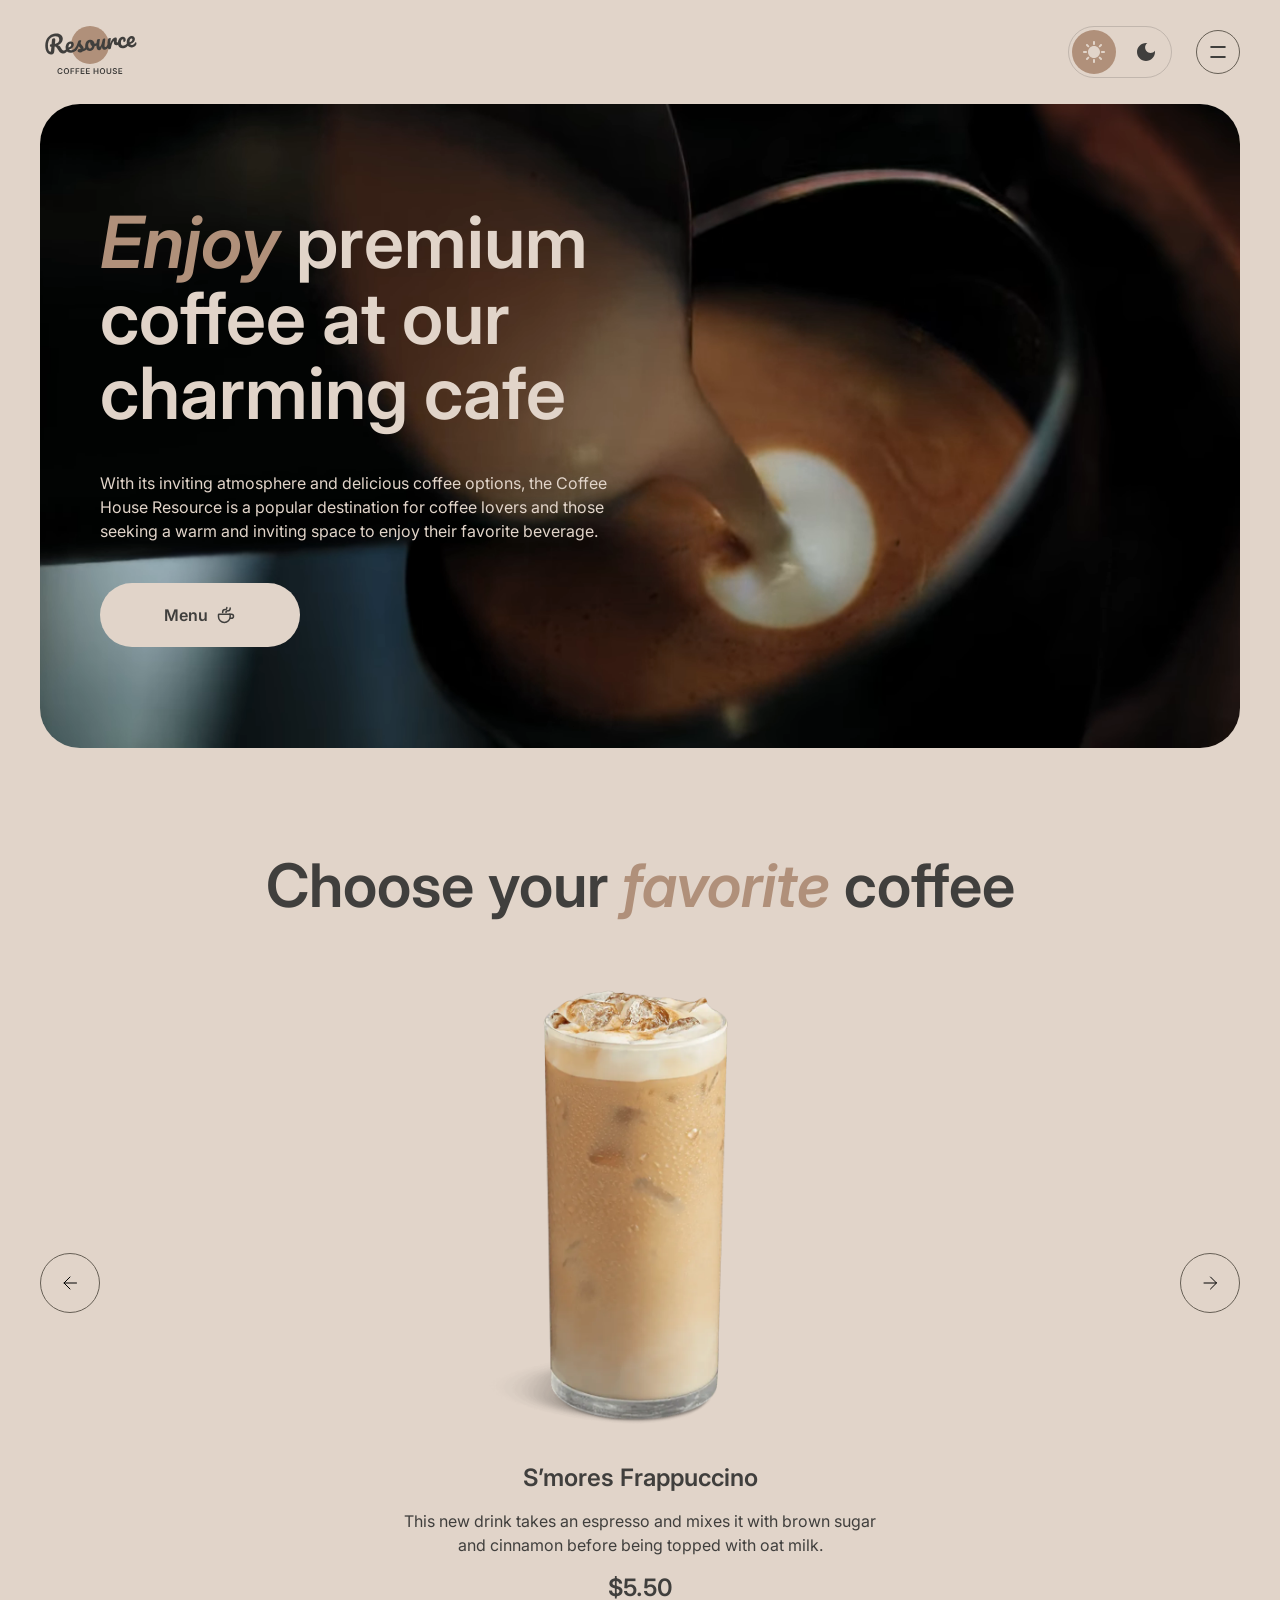
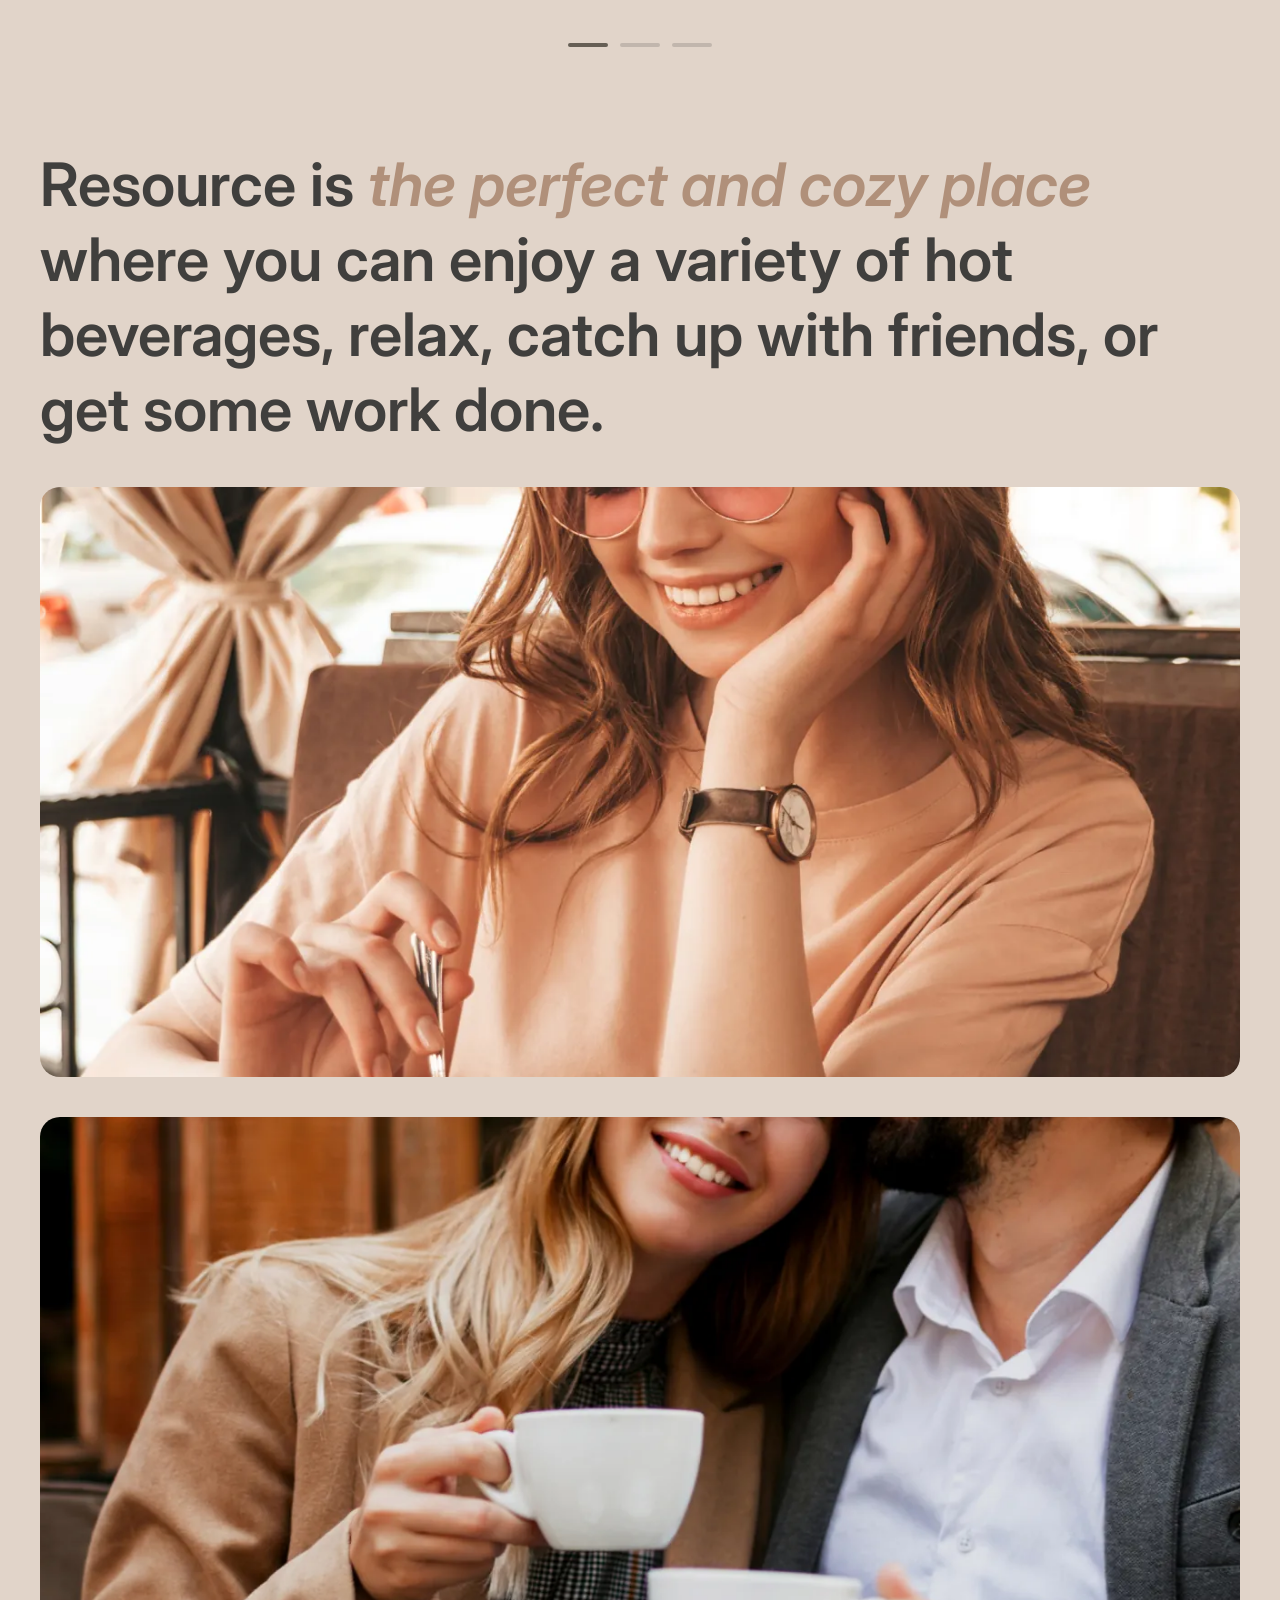
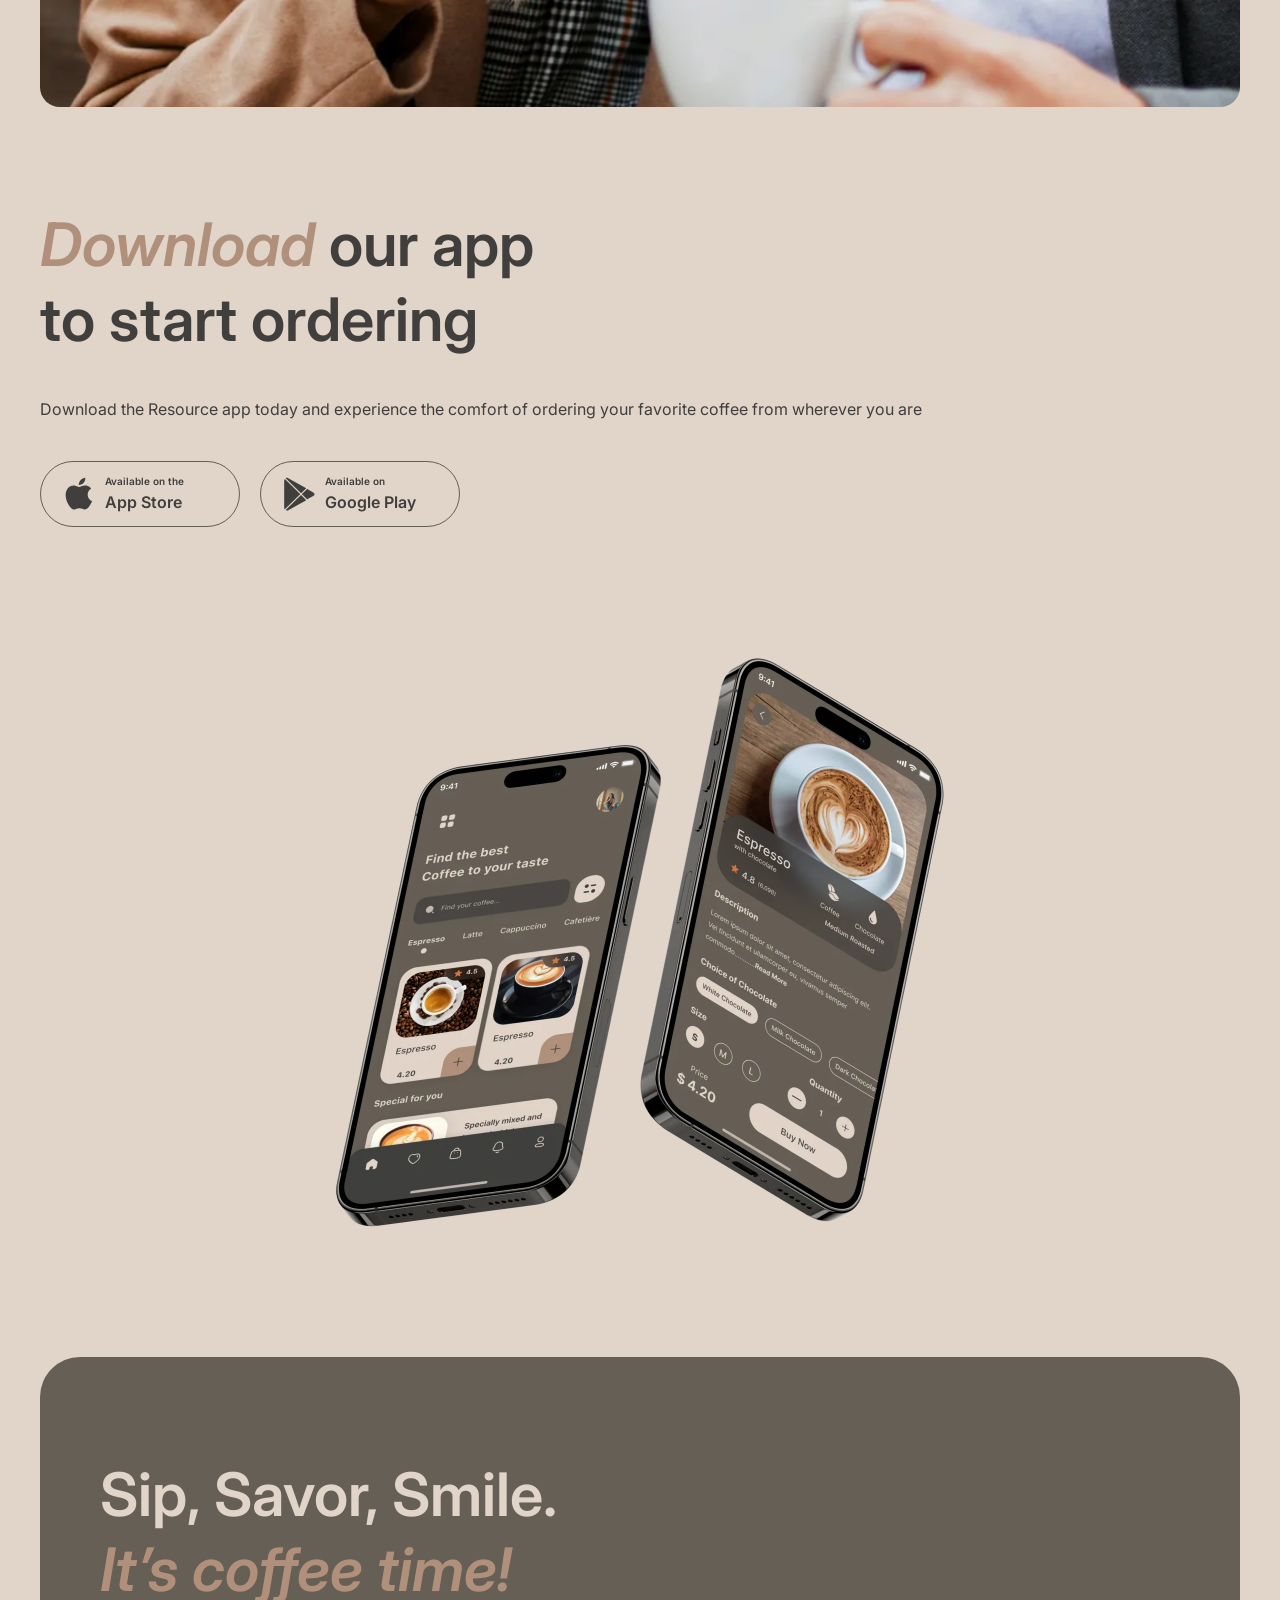
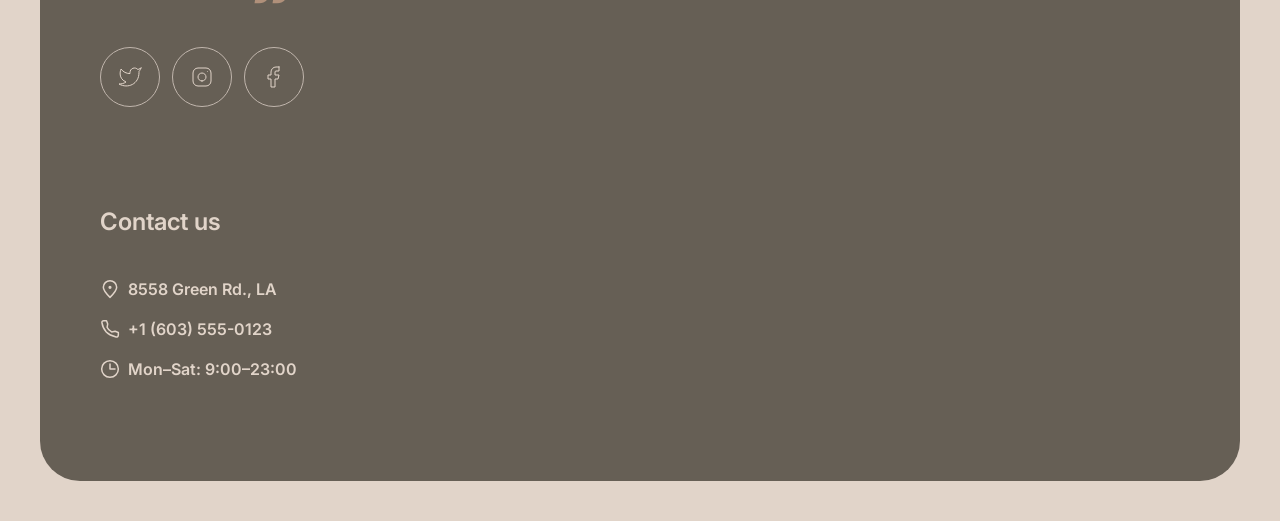
==== commit 353932c5: "feat: add accessibility" ====
--- a/index.html
+++ b/index.html
@@ -12,12 +12,12 @@
 <body>
   <header class="header home">
     <div class="container header__container">
-      <a href="./index.html" class="logo">
-        <svg width="100" height="60" class="logo__icon">
+      <a href="./index.html" class="logo" aria-label="Coffee House, home">
+        <svg width="100" height="60" class="logo__icon" aria-hidden="true" focusable="false">
           <use href="assets/sprite.svg#icon-logo"></use>
         </svg>
       </a>
-      <nav class="navigation">
+      <nav id="navigation" class="navigation">
         <ul class="navigation__list">
           <li class="navigation__item">
             <a href="#favorite-coffee" class="navigation__link">Favorite coffee</a>
@@ -34,7 +34,7 @@
         </ul>
         <a href="./menu.html" class="menu-link">
           <span>Menu</span>
-          <svg class="menu-link__icon">
+          <svg class="menu-link__icon" aria-hidden="true" focusable="false">
             <use href="assets/sprite.svg#icon-coffee-cup"></use>
           </svg>
         </a>
@@ -43,26 +43,37 @@
         <div class="theme-switch">
           <ul class="theme-switch__list">
             <li class="theme-switch__item theme-switch__item_active">
-              <svg width="22" height="22" class="theme-switch__icon">
-                <use href="assets/sprite.svg#icon-sun"></use>
-              </svg>
+              <button type="button" class="theme-switch__button" aria-pressed="true" aria-label="Light theme">
+                <svg width="22" height="22" class="theme-switch__icon" aria-hidden="true" focusable="false">
+                  <use href="assets/sprite.svg#icon-sun"></use>
+                </svg>
+              </button>
             </li>
             <li class="theme-switch__item">
-              <svg width="18" height="18" class="theme-switch__icon">
-                <use href="assets/sprite.svg#icon-moon"></use>
-              </svg>
-            </li>
-          </ul>
-        </div>
-        <button type="button" class="burger-button"></button>
+              <button type="button" class="theme-switch__button" aria-pressed="false" aria-label="Dark theme">
+                <svg width="18" height="18" class="theme-switch__icon" aria-hidden="true" focusable="false">
+                  <use href="assets/sprite.svg#icon-moon"></use>
+                </svg>
+              </button>
+            </li>
+          </ul>
+        </div>
+        <button
+          type="button"
+          class="burger-button"
+          aria-label="Open menu"
+          aria-expanded="false"
+          aria-controls="navigation"
+        ></button>
       </div>
     </div>
   </header>
   <main>
-    <section class="enjoy">
+    <section class="enjoy" aria-labelledby="enjoy-title">
       <div class="container enjoy__container">
         <video
           class="enjoy__video"
+          aria-hidden="true"
           playsinline
           autoplay
           muted
@@ -74,23 +85,23 @@
           <source src="./assets/video/enjoy.webm" type="video/webm" />
         </video>
         <div class="enjoy__content">
-          <h1 class="enjoy__title">
+          <h1 class="enjoy__title" id="enjoy-title">
             <span class="enjoy__title_highlight">Enjoy</span>
             <span class="enjoy__title_text">premium coffee at our charming cafe</span>
           </h1>
           <p class="enjoy__description">With its inviting atmosphere and delicious coffee options, the Coffee House Resource is a popular destination for coffee lovers and those seeking a warm and inviting space to enjoy their favorite beverage.</p>
           <a href="./menu.html" class="enjoy__link">
             <span class="enjoy__text">Menu</span>
-            <svg width="20" height="20" class="enjoy__icon">
+            <svg width="20" height="20" class="enjoy__icon" aria-hidden="true" focusable="false">
               <use href="assets/sprite.svg#icon-coffee-cup"></use>
             </svg>
           </a>
         </div>
       </div>
     </section>
-    <section id="favorite-coffee" class="choose">
+    <section id="favorite-coffee" class="choose" aria-labelledby="choose-title">
       <div class="container choose__container">
-        <h2 class="choose__title">
+        <h2 class="choose__title" id="choose-title">
           <span class="choose__title_text">Choose your</span>
           <span class="choose__title_highlight">favorite</span>
           <span class="choose__title_text">coffee</span>
@@ -149,15 +160,15 @@
           </ul>
           <ul class="arrow__list">
             <li class="arrow__item">
-              <button type="button" class="arrow__button">
-                <svg width="24" height="24" class="arrow__icon">
+              <button type="button" class="arrow__button" aria-label="Previous slide">
+                <svg width="24" height="24" class="arrow__icon" aria-hidden="true" focusable="false">
                   <use href="assets/sprite.svg#icon-arrow-left"></use>
                 </svg>
               </button>
             </li>
             <li class="arrow__item">
-              <button type="button" class="arrow__button">
-                <svg width="24" height="24" class="arrow__icon">
+              <button type="button" class="arrow__button" aria-label="Next slide">
+                <svg width="24" height="24" class="arrow__icon" aria-hidden="true" focusable="false">
                   <use href="assets/sprite.svg#icon-arrow-right"></use>
                 </svg>
               </button>
@@ -166,9 +177,9 @@
         </div>
       </div>
     </section>
-    <section id="about" class="resource">
+    <section id="about" class="resource" aria-labelledby="resource-title">
       <div class="container resource__container">
-        <h2 class="resource__description">
+        <h2 class="resource__description" id="resource-title">
           <span class="resource__description_text">Resource is</span>
           <span class="resource__description_highlight">the perfect and cozy place</span>
           <span class="resource__description_text">where you can enjoy a variety of hot beverages, relax, catch up with friends, or get some work done.</span>
@@ -217,17 +228,17 @@
         </ul>
       </div>
     </section>
-    <section id="mobile-app" class="download">
+    <section id="mobile-app" class="download" aria-labelledby="download-title">
       <div class="container download__container">
         <div class="download__content">
-          <h2 class="download__title">
+          <h2 class="download__title" id="download-title">
             <span class="download__title_highlight">Download</span>
             <span class="download__title_text">our app <br> to start ordering</span>
           </h2>
           <p class="download__description">Download the Resource app today and experience the comfort of ordering your favorite coffee from wherever you are</p>
           <div class="download__list">
             <a href="https://www.apple.com/app-store/" target="_blank" rel="noopener noreferrer" class="download__item">
-              <svg class="download__icon" width="36" height="36">
+              <svg class="download__icon" width="36" height="36" aria-hidden="true" focusable="false">
                 <use href="assets/sprite.svg#icon-app-store"></use>
               </svg>
               <span class="download__text">
@@ -236,7 +247,7 @@
               </span>
             </a>
             <a href="https://play.google.com/store/" target="_blank" rel="noopener noreferrer" class="download__item">
-              <svg class="download__icon" width="36" height="36">
+              <svg class="download__icon" width="36" height="36" aria-hidden="true" focusable="false">
                 <use href="assets/sprite.svg#icon-google-play"></use>
               </svg>
               <span class="download__text">
@@ -266,56 +277,57 @@
             <span class="offer__title_highlight">It’s coffee time!</span>
           </h2>
           <ul class="socials__list">
-          <li class="socials__item">
-            <a href="https://x.com/" target="_blank" rel="noopener noreferrer" class="socials__link">
-              <svg class="socials__icon" width="24" height="24">
-                <use href="assets/sprite.svg#icon-twitter"></use>
-              </svg>
-            </a>
-          </li>
-          <li class="socials__item">
-            <a href="https://www.instagram.com/" target="_blank" rel="noopener noreferrer" class="socials__link">
-              <svg class="socials__icon" width="24" height="24">
-                <use href="assets/sprite.svg#icon-instagram"></use>
-              </svg>
-            </a>
-          </li>
-          <li class="socials__item">
-            <a href="https://www.facebook.com/" target="_blank" rel="noopener noreferrer" class="socials__link">
-              <svg class="socials__icon" width="24" height="24">
-                <use href="assets/sprite.svg#icon-facebook"></use>
-              </svg>
-            </a>
-          </li>
+            <li class="socials__item">
+              <a href="https://x.com/" target="_blank" rel="noopener noreferrer" class="socials__link" aria-label="Coffee House on X">
+                <svg class="socials__icon" width="24" height="24" aria-hidden="true" focusable="false">
+                  <use href="assets/sprite.svg#icon-twitter"></use>
+                </svg>
+              </a>
+            </li>
+            <li class="socials__item">
+              <a href="https://www.instagram.com/" target="_blank" rel="noopener noreferrer" class="socials__link" aria-label="Coffee House on Instagram">
+                <svg class="socials__icon" width="24" height="24" aria-hidden="true" focusable="false">
+                  <use href="assets/sprite.svg#icon-instagram"></use>
+                </svg>
+              </a>
+            </li>
+            <li class="socials__item">
+              <a href="https://www.facebook.com/" target="_blank" rel="noopener noreferrer" class="socials__link" aria-label="Coffee House on Facebook">
+                <svg class="socials__icon" width="24" height="24" aria-hidden="true" focusable="false">
+                  <use href="assets/sprite.svg#icon-facebook"></use>
+                </svg>
+              </a>
+            </li>
           </ul>
         </div>
         <address class="footer__contact">
           <p class="contact__title">Contact us</p>
-          <div class="contact__list">
-            <div class="contact__item">
+          <ul class="contact__list">
+            <li class="contact__item">
               <a href="https://www.google.com/maps" target="_blank" rel="noopener noreferrer" class="contact__link">
-                <svg class="contact__icon" width="20" height="20">
+                <svg class="contact__icon" width="20" height="20" aria-hidden="true" focusable="false">
                   <use href="assets/sprite.svg#icon-pin-alt"></use>
                 </svg>
                 <span class="contact__description">8558 Green Rd.,  LA</span>
               </a>
-          </div>
-          <div class="contact__item">
-            <a href="tel:+16035550123" class="contact__link">
-              <svg class="contact__icon" width="20" height="20">
-                <use href="assets/sprite.svg#icon-phone"></use>
+            </li>
+            <li class="contact__item">
+              <a href="tel:+16035550123" class="contact__link">
+                <svg class="contact__icon" width="20" height="20" aria-hidden="true" focusable="false">
+                  <use href="assets/sprite.svg#icon-phone"></use>
+                </svg>
+                <span class="contact__description">+1 (603) 555-0123</span>
+              </a>
+            </li>
+            <li class="contact__item">
+              <svg class="contact__icon" width="20" height="20" aria-hidden="true" focusable="false">
+                <use href="assets/sprite.svg#icon-clock"></use>
               </svg>
-              <span class="contact__description">+1 (603) 555-0123</span>
-            </a>
-          </div>
-          <div class="contact__item">
-            <svg class="contact__icon" width="20" height="20">
-              <use href="assets/sprite.svg#icon-clock"></use>
-            </svg>
-            <span class="contact__description">Mon–Sat: 9:00–23:00</span>
-          </div>
-        </div>
-      </address></div>
+              <span class="contact__description">Mon–Sat: 9:00–23:00</span>
+            </li>
+          </ul>
+        </address>
+      </div>
     </div>
   </footer>
 </body>
--- a/css/main.css
+++ b/css/main.css
@@ -1,8 +1,7 @@
 *,
 ::after,
 ::before {
-  -webkit-box-sizing: border-box;
-          box-sizing: border-box;
+  box-sizing: border-box;
 }
 
 html {
@@ -12,19 +11,12 @@
 body {
   min-height: 100vh;
   margin: 0;
-  display: -webkit-box;
-  display: -ms-flexbox;
-  display: flex;
-  -webkit-box-orient: vertical;
-  -webkit-box-direction: normal;
-      -ms-flex-direction: column;
-          flex-direction: column;
+  display: flex;
+  flex-direction: column;
 }
 
 main {
-  -webkit-box-flex: 1;
-      -ms-flex-positive: 1;
-          flex-grow: 1;
+  flex-grow: 1;
 }
 
 img {
@@ -78,13 +70,8 @@
 
 main {
   margin-bottom: 100px;
-  display: -webkit-box;
-  display: -ms-flexbox;
-  display: flex;
-  -webkit-box-orient: vertical;
-  -webkit-box-direction: normal;
-      -ms-flex-direction: column;
-          flex-direction: column;
+  display: flex;
+  flex-direction: column;
   gap: 100px;
 }
 
@@ -105,42 +92,26 @@
 }
 .header__container {
   position: relative;
-  display: -webkit-box;
-  display: -ms-flexbox;
-  display: flex;
-  -webkit-box-pack: justify;
-      -ms-flex-pack: justify;
-          justify-content: space-between;
-  -webkit-box-align: center;
-      -ms-flex-align: center;
-          align-items: center;
+  display: flex;
+  justify-content: space-between;
+  align-items: center;
 }
 @media screen and (min-width: 1440px) {
   .header__container {
-    -webkit-box-pack: start;
-        -ms-flex-pack: start;
-            justify-content: flex-start;
+    justify-content: flex-start;
   }
 }
 .header .navigation {
   position: fixed;
   bottom: -100px;
   left: 0;
-  -webkit-transform: translateX(100%);
-          transform: translateX(100%);
+  transform: translateX(100%);
   width: 100%;
   height: 100%;
   padding: 60px 16px;
-  display: -webkit-box;
-  display: -ms-flexbox;
-  display: flex;
-  -webkit-box-orient: vertical;
-  -webkit-box-direction: normal;
-      -ms-flex-direction: column;
-          flex-direction: column;
-  -webkit-box-align: center;
-      -ms-flex-align: center;
-          align-items: center;
+  display: flex;
+  flex-direction: column;
+  align-items: center;
   gap: 100px;
   background: #e1d4c9;
   z-index: 1;
@@ -148,9 +119,7 @@
 @media screen and (min-width: 768px) {
   .header .navigation {
     padding: 40px;
-    -webkit-box-pack: center;
-        -ms-flex-pack: center;
-            justify-content: center;
+    justify-content: center;
   }
 }
 @media screen and (min-width: 1440px) {
@@ -159,38 +128,22 @@
   }
 }
 .header .navigation__list {
-  display: -webkit-box;
-  display: -ms-flexbox;
-  display: flex;
-  -webkit-box-orient: vertical;
-  -webkit-box-direction: normal;
-      -ms-flex-direction: column;
-          flex-direction: column;
-  -webkit-box-align: center;
-      -ms-flex-align: center;
-          align-items: center;
+  display: flex;
+  flex-direction: column;
+  align-items: center;
   gap: 60px;
 }
 @media screen and (min-width: 1440px) {
   .header .navigation__list {
     margin: 0 auto;
-    -webkit-box-orient: horizontal;
-    -webkit-box-direction: normal;
-        -ms-flex-direction: row;
-            flex-direction: row;
+    flex-direction: row;
     gap: 40px;
   }
 }
 .header .navigation__item {
-  display: -webkit-box;
-  display: -ms-flexbox;
-  display: flex;
-  -webkit-box-pack: center;
-      -ms-flex-pack: center;
-          justify-content: center;
-  -webkit-box-align: center;
-      -ms-flex-align: center;
-          align-items: center;
+  display: flex;
+  justify-content: center;
+  align-items: center;
 }
 .header .navigation__link {
   position: relative;
@@ -207,12 +160,8 @@
   width: 100%;
   height: 2px;
   background: #403f3d;
-  -webkit-transform: scale(0);
-          transform: scale(0);
-  -webkit-transition: -webkit-transform 500ms cubic-bezier(0.4, 0, 0.2, 1);
-  transition: -webkit-transform 500ms cubic-bezier(0.4, 0, 0.2, 1);
+  transform: scale(0);
   transition: transform 500ms cubic-bezier(0.4, 0, 0.2, 1);
-  transition: transform 500ms cubic-bezier(0.4, 0, 0.2, 1), -webkit-transform 500ms cubic-bezier(0.4, 0, 0.2, 1);
 }
 @media screen and (min-width: 1440px) {
   .header .navigation__link {
@@ -223,21 +172,14 @@
 }
 @media (hover: hover) {
   .header .navigation__link:hover::before {
-    -webkit-transform: scale(1);
-            transform: scale(1);
+    transform: scale(1);
   }
 }
 .header .navigation .menu-link {
   position: relative;
-  display: -webkit-box;
-  display: -ms-flexbox;
-  display: flex;
-  -webkit-box-pack: center;
-      -ms-flex-pack: center;
-          justify-content: center;
-  -webkit-box-align: center;
-      -ms-flex-align: center;
-          align-items: center;
+  display: flex;
+  justify-content: center;
+  align-items: center;
   gap: 16px;
   font-weight: 600;
   font-size: 32px;
@@ -252,18 +194,12 @@
   width: 100%;
   height: 2px;
   background: #403f3d;
-  -webkit-transform: scale(0);
-          transform: scale(0);
-  -webkit-transition: -webkit-transform 500ms cubic-bezier(0.4, 0, 0.2, 1);
-  transition: -webkit-transform 500ms cubic-bezier(0.4, 0, 0.2, 1);
+  transform: scale(0);
   transition: transform 500ms cubic-bezier(0.4, 0, 0.2, 1);
-  transition: transform 500ms cubic-bezier(0.4, 0, 0.2, 1), -webkit-transform 500ms cubic-bezier(0.4, 0, 0.2, 1);
 }
 @media screen and (min-width: 1440px) {
   .header .navigation .menu-link {
-    -webkit-box-ordinal-group: 2;
-        -ms-flex-order: 1;
-            order: 1;
+    order: 1;
     margin-left: 24px;
     padding: 16px 0;
     gap: 8px;
@@ -273,8 +209,7 @@
 }
 @media (hover: hover) {
   .header .navigation .menu-link:hover::before {
-    -webkit-transform: scale(1);
-            transform: scale(1);
+    transform: scale(1);
   }
 }
 .header .navigation .menu-link__icon {
@@ -288,12 +223,8 @@
   }
 }
 .header .control {
-  display: -webkit-box;
-  display: -ms-flexbox;
-  display: flex;
-  -webkit-box-align: center;
-      -ms-flex-align: center;
-          align-items: center;
+  display: flex;
+  align-items: center;
   gap: 12px;
 }
 @media screen and (min-width: 768px) {
@@ -308,42 +239,25 @@
 }
 .header .theme-switch {
   padding: 3px;
-  display: -webkit-box;
-  display: -ms-flexbox;
-  display: flex;
-  -webkit-box-pack: center;
-      -ms-flex-pack: center;
-          justify-content: center;
-  -webkit-box-align: center;
-      -ms-flex-align: center;
-          align-items: center;
+  display: flex;
+  justify-content: center;
+  align-items: center;
   border: 1px solid #c1b6ad;
   border-radius: 100px;
 }
 .header .theme-switch__list {
-  display: -webkit-box;
-  display: -ms-flexbox;
-  display: flex;
-  -webkit-box-align: center;
-      -ms-flex-align: center;
-          align-items: center;
+  display: flex;
+  align-items: center;
   gap: 8px;
 }
 .header .theme-switch__item {
   width: 44px;
   height: 44px;
-  display: -webkit-box;
-  display: -ms-flexbox;
-  display: flex;
-  -webkit-box-pack: center;
-      -ms-flex-pack: center;
-          justify-content: center;
-  -webkit-box-align: center;
-      -ms-flex-align: center;
-          align-items: center;
+  display: flex;
+  justify-content: center;
+  align-items: center;
   background: transparent;
   border-radius: 100px;
-  -webkit-transition: background 250ms cubic-bezier(0.4, 0, 0.2, 1);
   transition: background 250ms cubic-bezier(0.4, 0, 0.2, 1);
 }
 @media (hover: hover) {
@@ -363,9 +277,20 @@
 .header .theme-switch__item_active .theme-switch__icon {
   color: #e1d4c9;
 }
+.header .theme-switch__button {
+  width: 100%;
+  height: 100%;
+  padding: 0;
+  display: flex;
+  justify-content: center;
+  align-items: center;
+  background: transparent;
+  border: none;
+  border-radius: 100px;
+  outline: none;
+}
 .header .theme-switch__icon {
   color: #403f3d;
-  -webkit-transition: color 250ms cubic-bezier(0.4, 0, 0.2, 1);
   transition: color 250ms cubic-bezier(0.4, 0, 0.2, 1);
 }
 .header .burger-button {
@@ -373,15 +298,9 @@
   padding: 0;
   width: 44px;
   height: 44px;
-  display: -webkit-box;
-  display: -ms-flexbox;
-  display: flex;
-  -webkit-box-pack: center;
-      -ms-flex-pack: center;
-          justify-content: center;
-  -webkit-box-align: center;
-      -ms-flex-align: center;
-          align-items: center;
+  display: flex;
+  justify-content: center;
+  align-items: center;
   background: transparent;
   border: 1px solid #665f55;
   border-radius: 100px;
@@ -401,28 +320,25 @@
 }
 .header .burger-button::before {
   top: 16px;
-  -webkit-transform: translateY(-50%);
-          transform: translateY(-50%);
+  transform: translateY(-50%);
 }
 .header .burger-button::after {
   bottom: 16px;
-  -webkit-transform: translateY(50%);
-          transform: translateY(50%);
+  transform: translateY(50%);
 }
 .header.home .logo {
   cursor: default;
   pointer-events: none;
 }
+.header.menu .menu-link {
+  cursor: default;
+  pointer-events: none;
+}
 
 .footer__content {
   padding: 60px 16px;
-  display: -webkit-box;
-  display: -ms-flexbox;
-  display: flex;
-  -webkit-box-orient: vertical;
-  -webkit-box-direction: normal;
-      -ms-flex-direction: column;
-          flex-direction: column;
+  display: flex;
+  flex-direction: column;
   gap: 40px;
   background: #665f55;
   border-radius: 40px;
@@ -436,35 +352,20 @@
 @media screen and (min-width: 1440px) {
   .footer__content {
     padding: 100px;
-    -webkit-box-orient: horizontal;
-    -webkit-box-direction: normal;
-        -ms-flex-direction: row;
-            flex-direction: row;
-    -webkit-box-align: center;
-        -ms-flex-align: center;
-            align-items: center;
+    flex-direction: row;
+    align-items: center;
   }
 }
 .footer__offer {
   width: 100%;
   max-width: 530px;
-  display: -webkit-box;
-  display: -ms-flexbox;
-  display: flex;
-  -webkit-box-orient: vertical;
-  -webkit-box-direction: normal;
-      -ms-flex-direction: column;
-          flex-direction: column;
+  display: flex;
+  flex-direction: column;
   gap: 40px;
 }
 .footer__offer .offer__title {
-  display: -webkit-box;
-  display: -ms-flexbox;
-  display: flex;
-  -webkit-box-orient: vertical;
-  -webkit-box-direction: normal;
-      -ms-flex-direction: column;
-          flex-direction: column;
+  display: flex;
+  flex-direction: column;
   font-weight: 600;
   font-size: 32px;
   line-height: 1.25;
@@ -480,43 +381,26 @@
   color: #b0907a;
 }
 .footer__offer .socials__list {
-  display: -webkit-box;
-  display: -ms-flexbox;
-  display: flex;
-  -webkit-box-align: center;
-      -ms-flex-align: center;
-          align-items: center;
+  display: flex;
+  align-items: center;
   gap: 12px;
 }
 .footer__offer .socials__item {
   width: 60px;
   height: 60px;
-  display: -webkit-box;
-  display: -ms-flexbox;
-  display: flex;
-  -webkit-box-pack: center;
-      -ms-flex-pack: center;
-          justify-content: center;
-  -webkit-box-align: center;
-      -ms-flex-align: center;
-          align-items: center;
+  display: flex;
+  justify-content: center;
+  align-items: center;
 }
 .footer__offer .socials__link {
   width: 100%;
   height: 100%;
-  display: -webkit-box;
-  display: -ms-flexbox;
-  display: flex;
-  -webkit-box-pack: center;
-      -ms-flex-pack: center;
-          justify-content: center;
-  -webkit-box-align: center;
-      -ms-flex-align: center;
-          align-items: center;
+  display: flex;
+  justify-content: center;
+  align-items: center;
   background: transparent;
   border: 1px solid #c1b6ad;
   border-radius: 100px;
-  -webkit-transition: background 250ms cubic-bezier(0.4, 0, 0.2, 1), border-color 250ms cubic-bezier(0.4, 0, 0.2, 1);
   transition: background 250ms cubic-bezier(0.4, 0, 0.2, 1), border-color 250ms cubic-bezier(0.4, 0, 0.2, 1);
 }
 @media (hover: hover) {
@@ -530,17 +414,11 @@
 }
 .footer__offer .socials__icon {
   color: #e1d4c9;
-  -webkit-transition: color 250ms cubic-bezier(0.4, 0, 0.2, 1);
   transition: color 250ms cubic-bezier(0.4, 0, 0.2, 1);
 }
 .footer__contact {
-  display: -webkit-box;
-  display: -ms-flexbox;
-  display: flex;
-  -webkit-box-orient: vertical;
-  -webkit-box-direction: normal;
-      -ms-flex-direction: column;
-          flex-direction: column;
+  display: flex;
+  flex-direction: column;
   gap: 40px;
 }
 .footer__contact .contact__title {
@@ -551,23 +429,14 @@
   color: #e1d4c9;
 }
 .footer__contact .contact__list {
-  display: -webkit-box;
-  display: -ms-flexbox;
-  display: flex;
-  -webkit-box-orient: vertical;
-  -webkit-box-direction: normal;
-      -ms-flex-direction: column;
-          flex-direction: column;
+  display: flex;
+  flex-direction: column;
   gap: 16px;
 }
 .footer__contact .contact__item,
 .footer__contact .contact__link {
-  display: -webkit-box;
-  display: -ms-flexbox;
-  display: flex;
-  -webkit-box-align: center;
-      -ms-flex-align: center;
-          align-items: center;
+  display: flex;
+  align-items: center;
   gap: 8px;
 }
 .footer__contact .contact__link {
@@ -581,17 +450,12 @@
   width: 100%;
   height: 2px;
   background: #e1d4c9;
-  -webkit-transform: scale(0);
-          transform: scale(0);
-  -webkit-transition: -webkit-transform 500ms cubic-bezier(0.4, 0, 0.2, 1);
-  transition: -webkit-transform 500ms cubic-bezier(0.4, 0, 0.2, 1);
+  transform: scale(0);
   transition: transform 500ms cubic-bezier(0.4, 0, 0.2, 1);
-  transition: transform 500ms cubic-bezier(0.4, 0, 0.2, 1), -webkit-transform 500ms cubic-bezier(0.4, 0, 0.2, 1);
 }
 @media (hover: hover) {
   .footer__contact .contact__link:hover::before {
-    -webkit-transform: scale(1);
-            transform: scale(1);
+    transform: scale(1);
   }
 }
 .footer__contact .contact__icon {
@@ -606,13 +470,8 @@
 }
 
 .download__container {
-  display: -webkit-box;
-  display: -ms-flexbox;
-  display: flex;
-  -webkit-box-orient: vertical;
-  -webkit-box-direction: normal;
-      -ms-flex-direction: column;
-          flex-direction: column;
+  display: flex;
+  flex-direction: column;
   gap: 40px;
 }
 @media screen and (min-width: 768px) {
@@ -622,23 +481,13 @@
 }
 @media screen and (min-width: 1440px) {
   .download__container {
-    -webkit-box-orient: horizontal;
-    -webkit-box-direction: normal;
-        -ms-flex-direction: row;
-            flex-direction: row;
-    -webkit-box-align: center;
-        -ms-flex-align: center;
-            align-items: center;
+    flex-direction: row;
+    align-items: center;
   }
 }
 .download__content {
-  display: -webkit-box;
-  display: -ms-flexbox;
-  display: flex;
-  -webkit-box-orient: vertical;
-  -webkit-box-direction: normal;
-      -ms-flex-direction: column;
-          flex-direction: column;
+  display: flex;
+  flex-direction: column;
   gap: 40px;
 }
 .download__title {
@@ -661,42 +510,27 @@
   line-height: 1.5;
 }
 .download__list {
-  display: -webkit-box;
-  display: -ms-flexbox;
-  display: flex;
-  -webkit-box-orient: vertical;
-  -webkit-box-direction: normal;
-      -ms-flex-direction: column;
-          flex-direction: column;
+  display: flex;
+  flex-direction: column;
   gap: 20px;
 }
 @media screen and (min-width: 768px) {
   .download__list {
-    -webkit-box-orient: horizontal;
-    -webkit-box-direction: normal;
-        -ms-flex-direction: row;
-            flex-direction: row;
-    -webkit-box-align: center;
-        -ms-flex-align: center;
-            align-items: center;
+    flex-direction: row;
+    align-items: center;
   }
 }
 .download__item {
   width: 100%;
   max-width: 200px;
   padding: 12px 20px;
-  display: -webkit-box;
-  display: -ms-flexbox;
-  display: flex;
-  -webkit-box-align: center;
-      -ms-flex-align: center;
-          align-items: center;
+  display: flex;
+  align-items: center;
   gap: 8px;
   background: transparent;
   border: 1px solid #665f55;
   border-radius: 100px;
   outline: none;
-  -webkit-transition: background 250ms cubic-bezier(0.4, 0, 0.2, 1), border-color 250ms cubic-bezier(0.4, 0, 0.2, 1);
   transition: background 250ms cubic-bezier(0.4, 0, 0.2, 1), border-color 250ms cubic-bezier(0.4, 0, 0.2, 1);
 }
 @media (hover: hover) {
@@ -713,22 +547,15 @@
 }
 .download__icon {
   color: #403f3d;
-  -webkit-transition: color 250ms cubic-bezier(0.4, 0, 0.2, 1);
   transition: color 250ms cubic-bezier(0.4, 0, 0.2, 1);
 }
 .download__text {
-  display: -webkit-box;
-  display: -ms-flexbox;
-  display: flex;
-  -webkit-box-orient: vertical;
-  -webkit-box-direction: normal;
-      -ms-flex-direction: column;
-          flex-direction: column;
+  display: flex;
+  flex-direction: column;
   gap: 2px;
   font-weight: 600;
   font-size: 10px;
   line-height: 1.4;
-  -webkit-transition: color 250ms cubic-bezier(0.4, 0, 0.2, 1);
   transition: color 250ms cubic-bezier(0.4, 0, 0.2, 1);
 }
 .download__text_highlight {
@@ -741,13 +568,8 @@
 }
 
 .resource__container {
-  display: -webkit-box;
-  display: -ms-flexbox;
-  display: flex;
-  -webkit-box-orient: vertical;
-  -webkit-box-direction: normal;
-      -ms-flex-direction: column;
-          flex-direction: column;
+  display: flex;
+  flex-direction: column;
   gap: 40px;
 }
 .resource__description {
@@ -779,22 +601,15 @@
 .resource__item {
   width: 100%;
   height: 100%;
-  display: -webkit-box;
-  display: -ms-flexbox;
-  display: flex;
-  -webkit-box-pack: center;
-      -ms-flex-pack: center;
-          justify-content: center;
-  -webkit-box-align: center;
-      -ms-flex-align: center;
-          align-items: center;
+  display: flex;
+  justify-content: center;
+  align-items: center;
   border-radius: 20px;
   overflow: hidden;
 }
 @media (hover: hover) {
   .resource__item:hover .resource__image {
-    -webkit-transform: scale(1);
-            transform: scale(1);
+    transform: scale(1);
   }
 }
 @media screen and (min-width: 1440px) {
@@ -808,8 +623,6 @@
 }
 @media screen and (min-width: 1440px) {
   .resource__item:nth-child(2) {
-    display: -webkit-box;
-    display: -ms-flexbox;
     display: flex;
     grid-column: 1;
     grid-row: 3;
@@ -820,8 +633,6 @@
 }
 @media screen and (min-width: 1440px) {
   .resource__item:nth-child(3) {
-    display: -webkit-box;
-    display: -ms-flexbox;
     display: flex;
     grid-column: 2;
     grid-row: 1;
@@ -836,28 +647,16 @@
 .resource__image {
   width: 100%;
   height: 100%;
-  -o-object-fit: cover;
-     object-fit: cover;
+  object-fit: cover;
   border-radius: 20px;
-  -webkit-transform: scale(1.1);
-          transform: scale(1.1);
-  -webkit-transition: -webkit-transform 500ms cubic-bezier(0.4, 0, 0.2, 1);
-  transition: -webkit-transform 500ms cubic-bezier(0.4, 0, 0.2, 1);
+  transform: scale(1.1);
   transition: transform 500ms cubic-bezier(0.4, 0, 0.2, 1);
-  transition: transform 500ms cubic-bezier(0.4, 0, 0.2, 1), -webkit-transform 500ms cubic-bezier(0.4, 0, 0.2, 1);
 }
 
 .choose__container {
-  display: -webkit-box;
-  display: -ms-flexbox;
-  display: flex;
-  -webkit-box-orient: vertical;
-  -webkit-box-direction: normal;
-      -ms-flex-direction: column;
-          flex-direction: column;
-  -webkit-box-align: center;
-      -ms-flex-align: center;
-          align-items: center;
+  display: flex;
+  flex-direction: column;
+  align-items: center;
   gap: 40px;
 }
 .choose__title {
@@ -878,16 +677,9 @@
 .choose__slider-box {
   position: relative;
   width: 100%;
-  display: -webkit-box;
-  display: -ms-flexbox;
-  display: flex;
-  -webkit-box-orient: vertical;
-  -webkit-box-direction: normal;
-      -ms-flex-direction: column;
-          flex-direction: column;
-  -webkit-box-align: center;
-      -ms-flex-align: center;
-          align-items: center;
+  display: flex;
+  flex-direction: column;
+  align-items: center;
   gap: 40px;
 }
 .choose__slider {
@@ -896,37 +688,20 @@
   overflow: hidden;
 }
 .choose__list {
-  display: -webkit-box;
-  display: -ms-flexbox;
   display: flex;
 }
 .choose__item {
-  -ms-flex-negative: 0;
-      flex-shrink: 0;
-  width: 100%;
-  display: -webkit-box;
-  display: -ms-flexbox;
-  display: flex;
-  -webkit-box-orient: vertical;
-  -webkit-box-direction: normal;
-      -ms-flex-direction: column;
-          flex-direction: column;
-  -webkit-box-align: center;
-      -ms-flex-align: center;
-          align-items: center;
+  flex-shrink: 0;
+  width: 100%;
+  display: flex;
+  flex-direction: column;
+  align-items: center;
   gap: 20px;
 }
 .choose__box {
-  display: -webkit-box;
-  display: -ms-flexbox;
-  display: flex;
-  -webkit-box-orient: vertical;
-  -webkit-box-direction: normal;
-      -ms-flex-direction: column;
-          flex-direction: column;
-  -webkit-box-align: center;
-      -ms-flex-align: center;
-          align-items: center;
+  display: flex;
+  flex-direction: column;
+  align-items: center;
   gap: 16px;
 }
 .choose__subtitle {
@@ -948,26 +723,16 @@
   text-align: center;
 }
 .choose .bullet__list {
-  display: -webkit-box;
-  display: -ms-flexbox;
-  display: flex;
-  -webkit-box-pack: center;
-      -ms-flex-pack: center;
-          justify-content: center;
+  display: flex;
+  justify-content: center;
   gap: 12px;
 }
 .choose .bullet__item {
   width: 40px;
   height: 4px;
-  display: -webkit-box;
-  display: -ms-flexbox;
-  display: flex;
-  -webkit-box-pack: center;
-      -ms-flex-pack: center;
-          justify-content: center;
-  -webkit-box-align: center;
-      -ms-flex-align: center;
-          align-items: center;
+  display: flex;
+  justify-content: center;
+  align-items: center;
   background: #c1b6ad;
   border-radius: 100px;
 }
@@ -984,55 +749,36 @@
     right: 0;
     bottom: 44px;
     left: 0;
-    display: -webkit-box;
-    display: -ms-flexbox;
     display: flex;
-    -webkit-box-pack: justify;
-        -ms-flex-pack: justify;
-            justify-content: space-between;
-    -webkit-box-align: center;
-        -ms-flex-align: center;
-            align-items: center;
+    justify-content: space-between;
+    align-items: center;
   }
 }
 .choose .arrow__item {
   width: 60px;
   height: 60px;
-  display: -webkit-box;
-  display: -ms-flexbox;
-  display: flex;
-  -webkit-box-pack: center;
-      -ms-flex-pack: center;
-          justify-content: center;
-  -webkit-box-align: center;
-      -ms-flex-align: center;
-          align-items: center;
+  display: flex;
+  justify-content: center;
+  align-items: center;
   border-radius: 100px;
 }
 .choose .arrow__button {
   width: 100%;
   height: 100%;
   padding: 0;
-  display: -webkit-box;
-  display: -ms-flexbox;
-  display: flex;
-  -webkit-box-pack: center;
-      -ms-flex-pack: center;
-          justify-content: center;
-  -webkit-box-align: center;
-      -ms-flex-align: center;
-          align-items: center;
+  display: flex;
+  justify-content: center;
+  align-items: center;
   background: transparent;
   border: 1px solid #665f55;
   border-radius: 100px;
   outline: none;
-  -webkit-transition: background 250ms cubic-bezier(0.4, 0, 0.2, 1), border-color 250ms cubic-bezier(0.4, 0, 0.2, 1);
   transition: background 250ms cubic-bezier(0.4, 0, 0.2, 1), border-color 250ms cubic-bezier(0.4, 0, 0.2, 1);
 }
 @media (hover: hover) {
   .choose .arrow__button:hover {
     background: #665f55;
-    border-color: none;
+    border-color: transparent;
     cursor: pointer;
   }
   .choose .arrow__button:hover .arrow__icon {
@@ -1040,7 +786,6 @@
   }
 }
 .choose .arrow__icon {
-  -webkit-transition: color 250ms cubic-bezier(0.4, 0, 0.2, 1);
   transition: color 250ms cubic-bezier(0.4, 0, 0.2, 1);
 }
 
@@ -1051,8 +796,7 @@
   width: 100%;
   height: 552px;
   display: block;
-  -o-object-fit: cover;
-     object-fit: cover;
+  object-fit: cover;
   border-radius: 40px;
 }
 @media screen and (min-width: 768px) {
@@ -1067,13 +811,8 @@
   right: 16px;
   height: 100%;
   padding: 60px 16px;
-  display: -webkit-box;
-  display: -ms-flexbox;
-  display: flex;
-  -webkit-box-orient: vertical;
-  -webkit-box-direction: normal;
-      -ms-flex-direction: column;
-          flex-direction: column;
+  display: flex;
+  flex-direction: column;
   gap: 40px;
 }
 @media screen and (min-width: 768px) {
@@ -1119,15 +858,9 @@
   width: 100%;
   max-width: 200px;
   padding: 20px;
-  display: -webkit-box;
-  display: -ms-flexbox;
-  display: flex;
-  -webkit-box-pack: center;
-      -ms-flex-pack: center;
-          justify-content: center;
-  -webkit-box-align: center;
-      -ms-flex-align: center;
-          align-items: center;
+  display: flex;
+  justify-content: center;
+  align-items: center;
   gap: 8px;
   font-weight: 600;
   font-size: 16px;
@@ -1143,12 +876,10 @@
 }
 @media (hover: hover) {
   .enjoy__link:hover .enjoy__text {
-    -webkit-transform: translate(-83%, -50%);
-            transform: translate(-83%, -50%);
+    transform: translate(-83%, -50%);
   }
   .enjoy__link:hover .enjoy__icon {
-    -webkit-transform: translate(83%, -50%);
-            transform: translate(83%, -50%);
+    transform: translate(83%, -50%);
     opacity: 1;
   }
 }
@@ -1157,12 +888,8 @@
     position: absolute;
     top: 50%;
     left: 50%;
-    -webkit-transform: translate(-50%, -50%);
-            transform: translate(-50%, -50%);
-    -webkit-transition: -webkit-transform 250ms cubic-bezier(0.4, 0, 0.2, 1);
-    transition: -webkit-transform 250ms cubic-bezier(0.4, 0, 0.2, 1);
+    transform: translate(-50%, -50%);
     transition: transform 250ms cubic-bezier(0.4, 0, 0.2, 1);
-    transition: transform 250ms cubic-bezier(0.4, 0, 0.2, 1), -webkit-transform 250ms cubic-bezier(0.4, 0, 0.2, 1);
   }
 }
 @media screen and (min-width: 1440px) {
@@ -1170,27 +897,16 @@
     position: absolute;
     top: 50%;
     left: 50%;
-    -webkit-transform: translate(-50%, -50%);
-            transform: translate(-50%, -50%);
+    transform: translate(-50%, -50%);
     opacity: 0;
-    -webkit-transition: opacity 250ms cubic-bezier(0.4, 0, 0.2, 1), -webkit-transform 250ms cubic-bezier(0.4, 0, 0.2, 1);
-    transition: opacity 250ms cubic-bezier(0.4, 0, 0.2, 1), -webkit-transform 250ms cubic-bezier(0.4, 0, 0.2, 1);
     transition: transform 250ms cubic-bezier(0.4, 0, 0.2, 1), opacity 250ms cubic-bezier(0.4, 0, 0.2, 1);
-    transition: transform 250ms cubic-bezier(0.4, 0, 0.2, 1), opacity 250ms cubic-bezier(0.4, 0, 0.2, 1), -webkit-transform 250ms cubic-bezier(0.4, 0, 0.2, 1);
   }
 }
 
 .menu__container {
-  display: -webkit-box;
-  display: -ms-flexbox;
-  display: flex;
-  -webkit-box-orient: vertical;
-  -webkit-box-direction: normal;
-      -ms-flex-direction: column;
-          flex-direction: column;
-  -webkit-box-align: center;
-      -ms-flex-align: center;
-          align-items: center;
+  display: flex;
+  flex-direction: column;
+  align-items: center;
   gap: 40px;
 }
 .menu__title {
@@ -1211,15 +927,9 @@
   color: #b0907a;
 }
 .menu .filter__list {
-  display: -webkit-box;
-  display: -ms-flexbox;
-  display: flex;
-  -webkit-box-pack: center;
-      -ms-flex-pack: center;
-          justify-content: center;
-  -webkit-box-align: center;
-      -ms-flex-align: center;
-          align-items: center;
+  display: flex;
+  justify-content: center;
+  align-items: center;
   gap: 8px;
 }
 @media screen and (min-width: 768px) {
@@ -1228,36 +938,26 @@
   }
 }
 .menu .filter__item {
-  display: -webkit-box;
-  display: -ms-flexbox;
-  display: flex;
-  -webkit-box-pack: center;
-      -ms-flex-pack: center;
-          justify-content: center;
-  -webkit-box-align: center;
-      -ms-flex-align: center;
-          align-items: center;
+  display: flex;
+  justify-content: center;
+  align-items: center;
   border-radius: 100px;
 }
 .menu .filter__item_active .filter__button {
   color: #e1d4c9;
   background: #665f55;
   border-color: transparent;
+  cursor: default;
+  pointer-events: none;
 }
 .menu .filter__item_active .filter__icon {
   background: #e1d4c9;
 }
 .menu .filter__button {
   padding: 8px 16px 8px 8px;
-  display: -webkit-box;
-  display: -ms-flexbox;
-  display: flex;
-  -webkit-box-pack: center;
-      -ms-flex-pack: center;
-          justify-content: center;
-  -webkit-box-align: center;
-      -ms-flex-align: center;
-          align-items: center;
+  display: flex;
+  justify-content: center;
+  align-items: center;
   gap: 8px;
   font-weight: 600;
   font-size: 16px;
@@ -1267,81 +967,78 @@
   border: 1px solid #c1b6ad;
   border-radius: 100px;
   outline: none;
+  transition: background 250ms cubic-bezier(0.4, 0, 0.2, 1), border-color 250ms cubic-bezier(0.4, 0, 0.2, 1);
+}
+@media (hover: hover) {
+  .menu .filter__button:hover {
+    color: #e1d4c9;
+    background: #665f55;
+    border-color: transparent;
+    cursor: pointer;
+  }
+  .menu .filter__button:hover .filter__icon {
+    background: #e1d4c9;
+  }
 }
 .menu .filter__icon {
   width: 30px;
   height: 30px;
-  display: -webkit-box;
-  display: -ms-flexbox;
-  display: flex;
-  -webkit-box-pack: center;
-      -ms-flex-pack: center;
-          justify-content: center;
-  -webkit-box-align: center;
-      -ms-flex-align: center;
-          align-items: center;
+  display: flex;
+  justify-content: center;
+  align-items: center;
   background: #c1b6ad;
   border-radius: 100px;
+  transition: background 250ms cubic-bezier(0.4, 0, 0.2, 1);
 }
 .menu .product__list {
-  display: -webkit-box;
-  display: -ms-flexbox;
-  display: flex;
-  -webkit-box-orient: vertical;
-  -webkit-box-direction: normal;
-      -ms-flex-direction: column;
-          flex-direction: column;
-  -webkit-box-align: center;
-      -ms-flex-align: center;
-          align-items: center;
+  display: flex;
+  flex-direction: column;
+  align-items: center;
   gap: 40px;
 }
 @media screen and (min-width: 768px) {
   .menu .product__list {
-    -webkit-box-orient: horizontal;
-    -webkit-box-direction: normal;
-        -ms-flex-direction: row;
-            flex-direction: row;
-    -ms-flex-wrap: wrap;
-        flex-wrap: wrap;
-    -webkit-box-pack: center;
-        -ms-flex-pack: center;
-            justify-content: center;
-    -webkit-box-align: stretch;
-        -ms-flex-align: stretch;
-            align-items: stretch;
+    flex-direction: row;
+    flex-wrap: wrap;
+    justify-content: center;
+    align-items: stretch;
   }
 }
 .menu .product__item {
   width: 100%;
   max-width: 310px;
-  display: -webkit-box;
-  display: -ms-flexbox;
-  display: flex;
-  -webkit-box-orient: vertical;
-  -webkit-box-direction: normal;
-      -ms-flex-direction: column;
-          flex-direction: column;
-  -webkit-box-align: center;
-      -ms-flex-align: center;
-          align-items: center;
+  display: flex;
+  flex-direction: column;
+  align-items: center;
   border: 1px solid #c1b6ad;
   border-radius: 40px;
 }
+@media (hover: hover) {
+  .menu .product__item:hover {
+    cursor: pointer;
+  }
+  .menu .product__item:hover .product__image {
+    transform: scale(1);
+  }
+}
+.menu .product__image-box {
+  flex-shrink: 0;
+  width: 100%;
+  aspect-ratio: 1/1;
+  border-radius: 40px;
+  overflow: hidden;
+}
 .menu .product__image {
   border-radius: 40px;
+  transform: scale(1.1);
+  transition: transform 250ms cubic-bezier(0.4, 0, 0.2, 1);
 }
 .menu .product__box {
   width: 100%;
   height: 100%;
   padding: 20px;
-  display: -webkit-box;
-  display: -ms-flexbox;
-  display: flex;
-  -webkit-box-orient: vertical;
-  -webkit-box-direction: normal;
-      -ms-flex-direction: column;
-          flex-direction: column;
+  display: flex;
+  flex-direction: column;
   gap: 12px;
 }
 .menu .product__name, .menu .product__price {
@@ -1361,22 +1058,30 @@
   width: 60px;
   height: 60px;
   padding: 0;
-  display: -webkit-box;
-  display: -ms-flexbox;
-  display: flex;
-  -webkit-box-pack: center;
-      -ms-flex-pack: center;
-          justify-content: center;
-  -webkit-box-align: center;
-      -ms-flex-align: center;
-          align-items: center;
+  display: flex;
+  justify-content: center;
+  align-items: center;
   background: transparent;
   border: 1px solid #665f55;
   border-radius: 100px;
   outline: none;
+  transition: background 250ms cubic-bezier(0.4, 0, 0.2, 1), border-color 250ms cubic-bezier(0.4, 0, 0.2, 1);
 }
 @media screen and (min-width: 1440px) {
   .menu .refresh-button {
     display: none;
   }
-}/*# sourceMappingURL=main.css.map */+}
+@media (hover: hover) {
+  .menu .refresh-button:hover {
+    background: #665f55;
+    border-color: transparent;
+    cursor: pointer;
+  }
+  .menu .refresh-button:hover .refresh-icon {
+    color: #e1d4c9;
+  }
+}
+.menu .refresh-button .refresh-icon {
+  transition: color 250ms cubic-bezier(0.4, 0, 0.2, 1);
+}
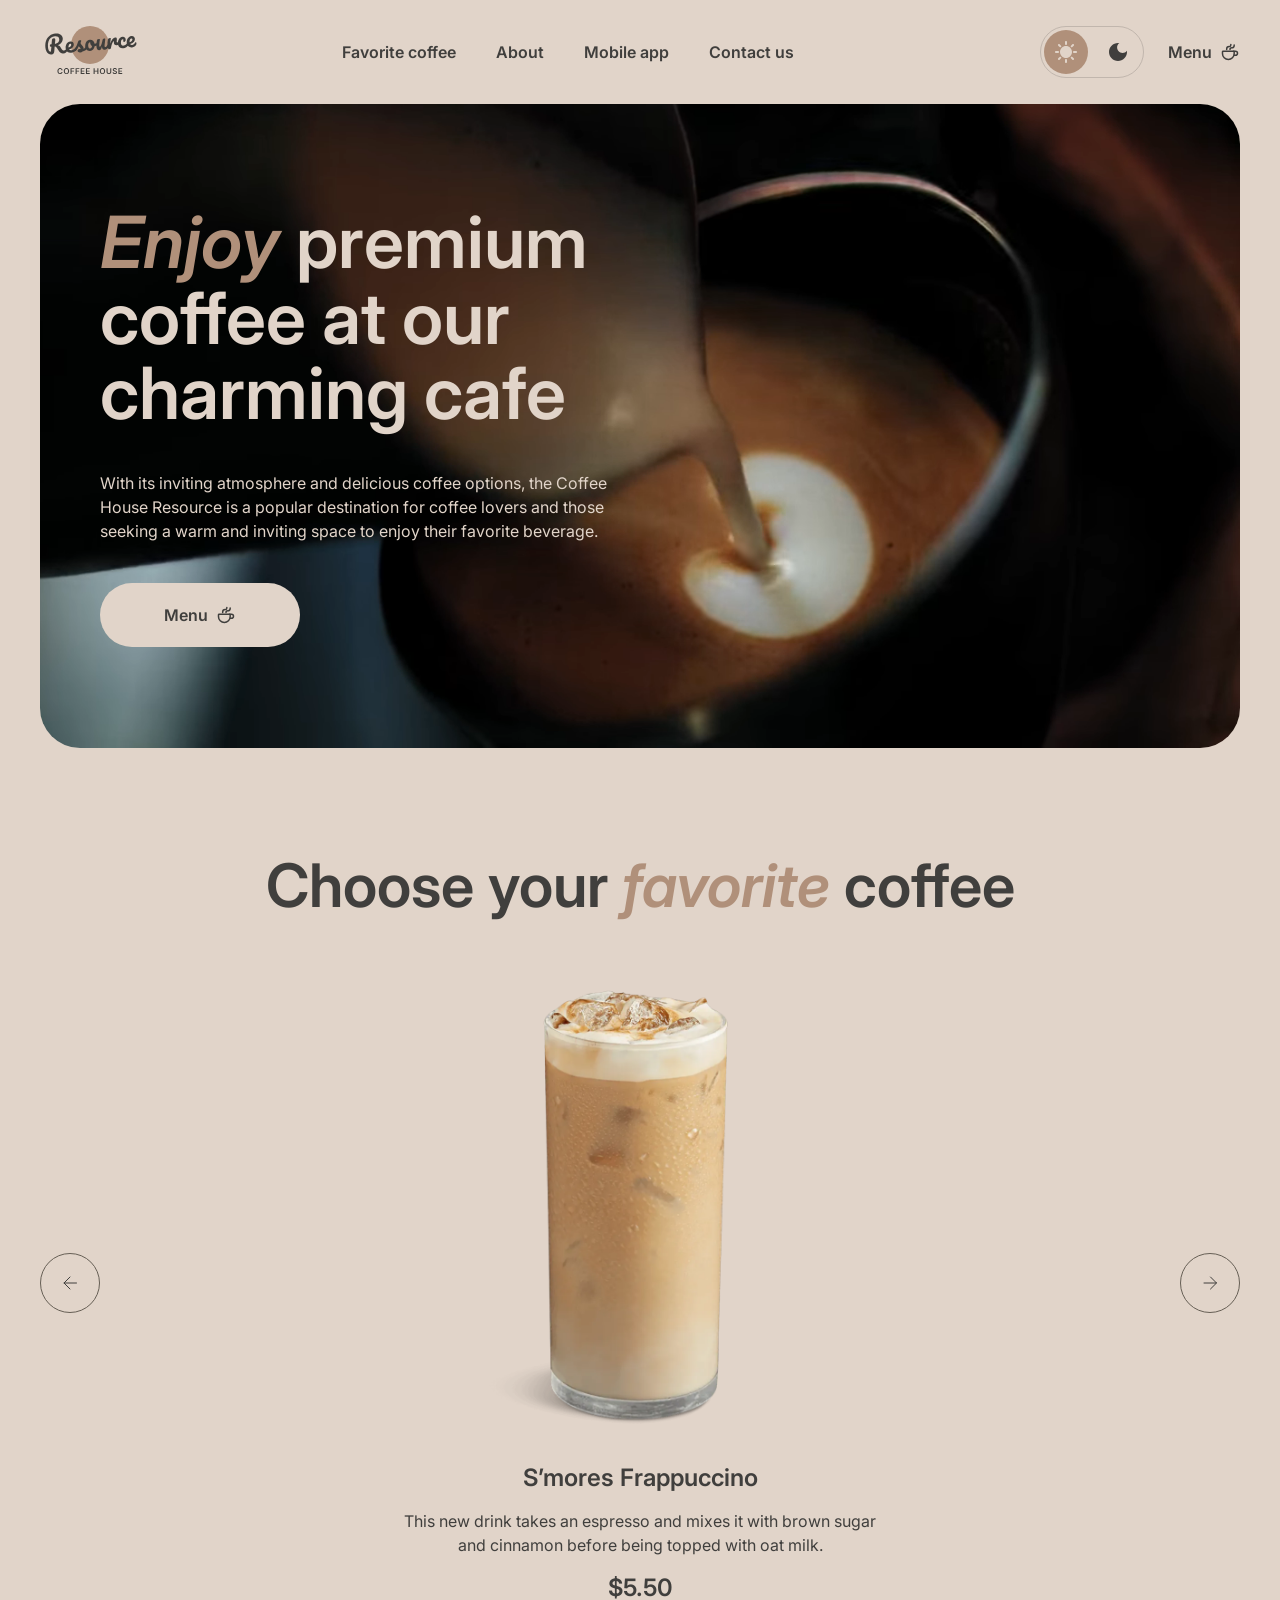
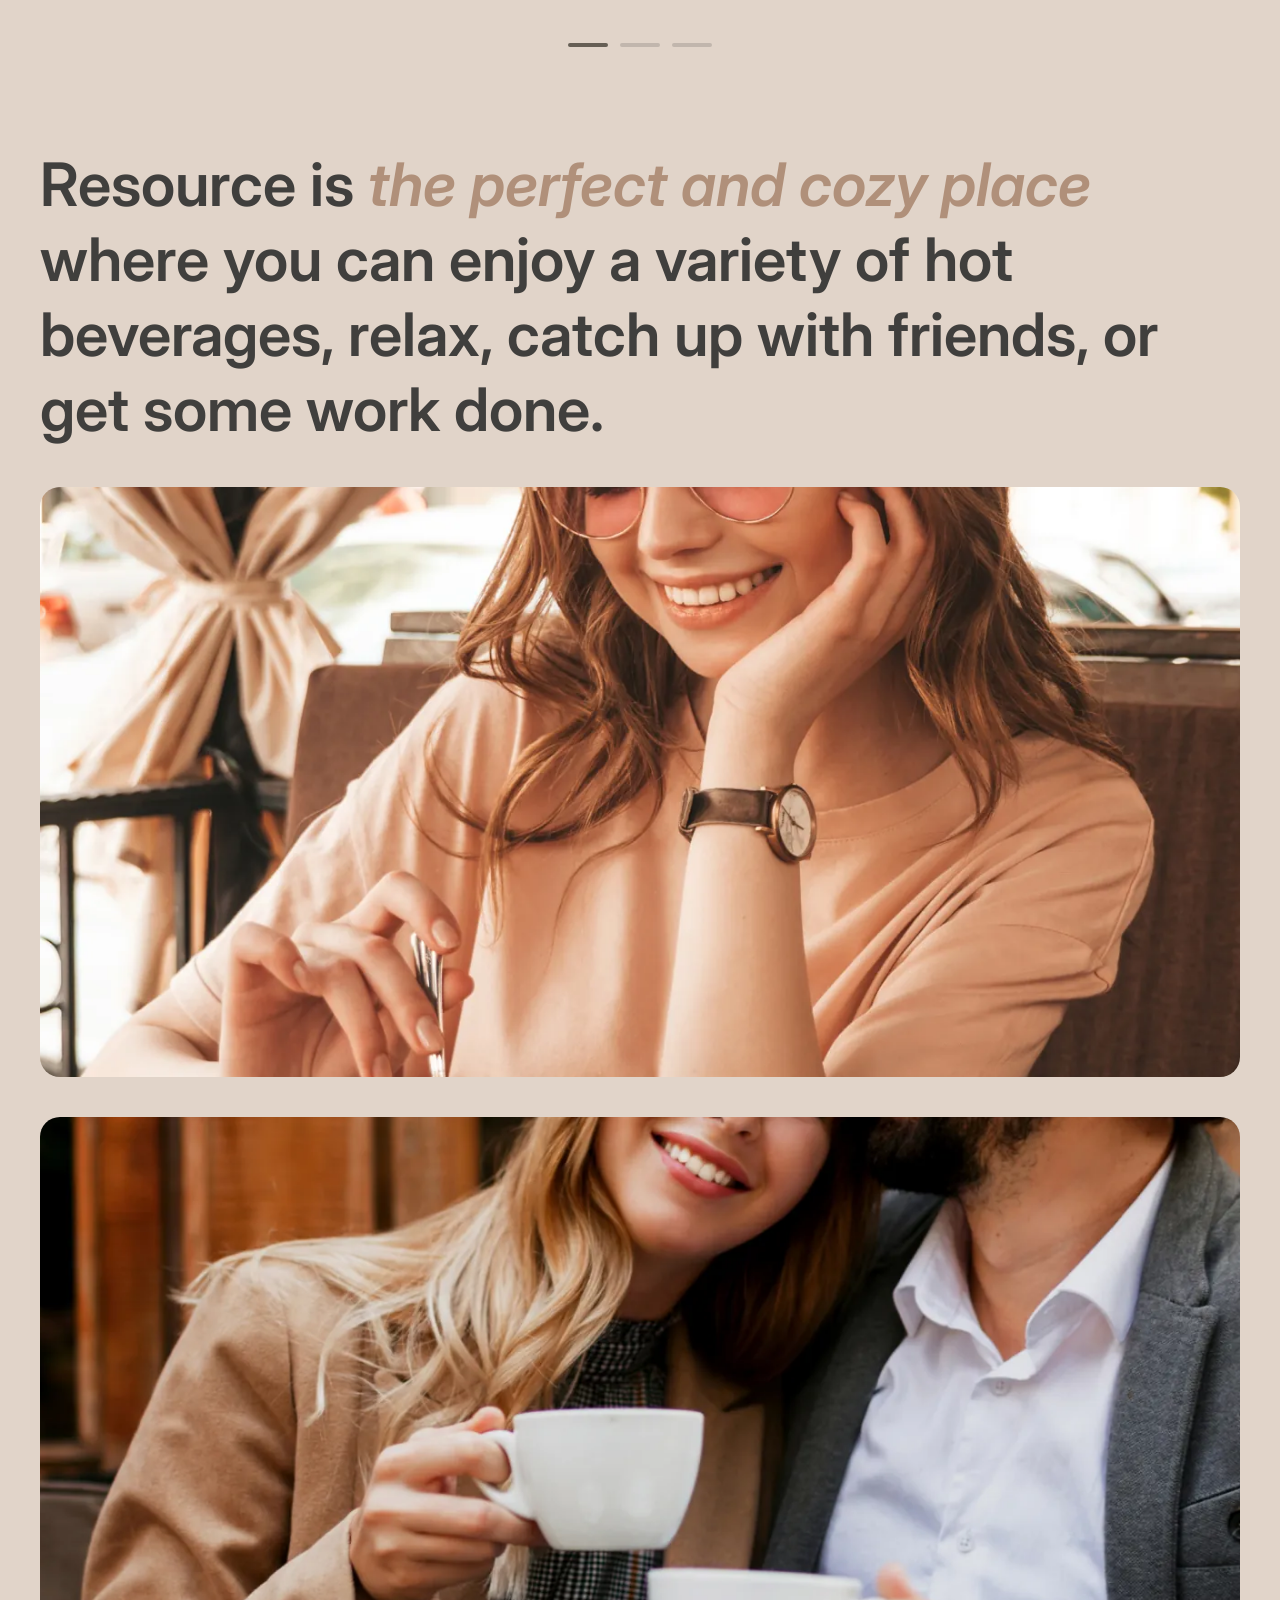
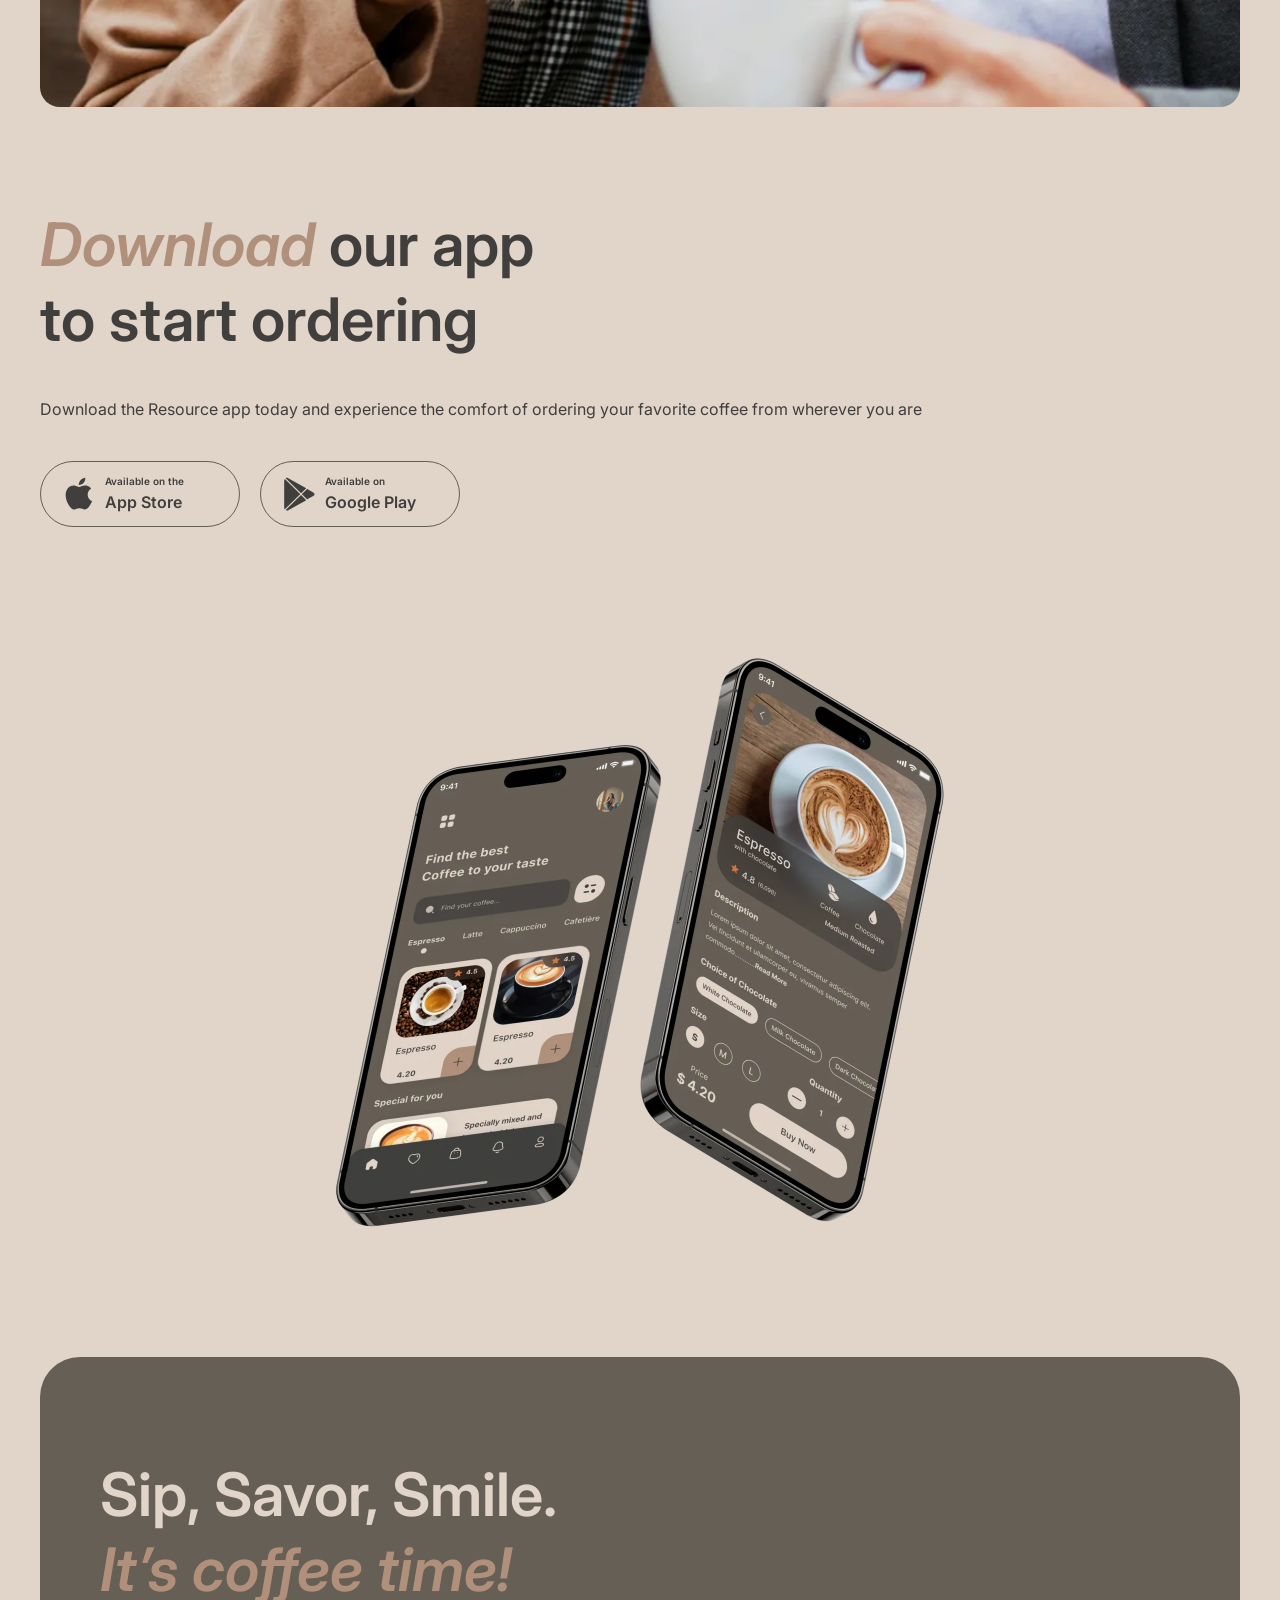
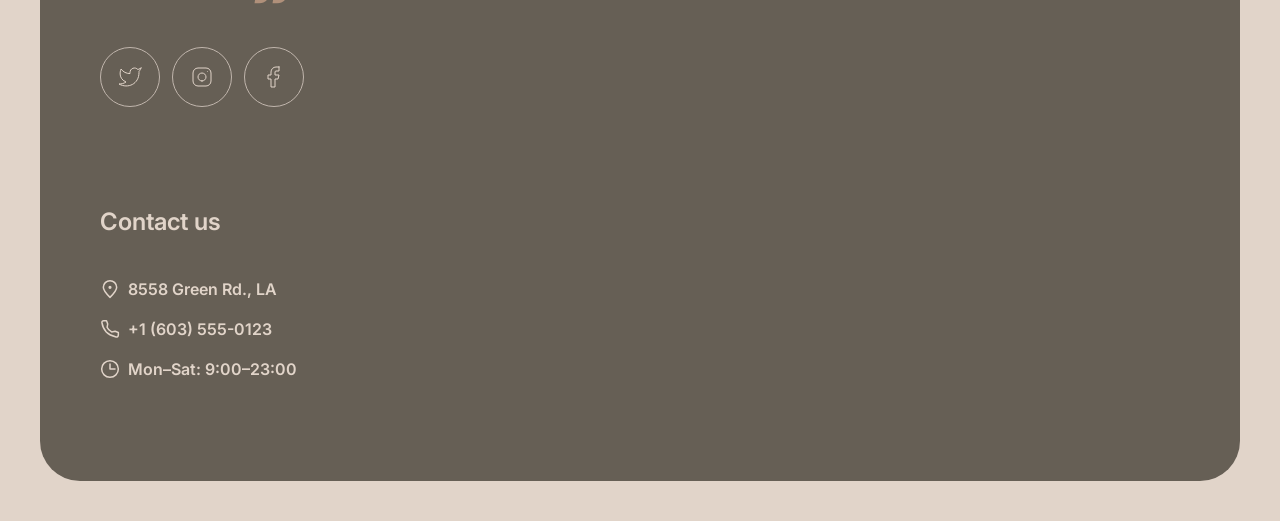
==== commit 613998e4: "feat: add theme logic" ====
--- a/index.html
+++ b/index.html
@@ -43,14 +43,14 @@
         <div class="theme-switch">
           <ul class="theme-switch__list">
             <li class="theme-switch__item theme-switch__item_active">
-              <button type="button" class="theme-switch__button" aria-pressed="true" aria-label="Light theme">
+              <button type="button" class="theme-switch__button" aria-pressed="true" aria-label="Light theme" data-theme="light">
                 <svg width="22" height="22" class="theme-switch__icon" aria-hidden="true" focusable="false">
                   <use href="assets/sprite.svg#icon-sun"></use>
                 </svg>
               </button>
             </li>
             <li class="theme-switch__item">
-              <button type="button" class="theme-switch__button" aria-pressed="false" aria-label="Dark theme">
+              <button type="button" class="theme-switch__button" aria-pressed="false" aria-label="Dark theme" data-theme="dark">
                 <svg width="18" height="18" class="theme-switch__icon" aria-hidden="true" focusable="false">
                   <use href="assets/sprite.svg#icon-moon"></use>
                 </svg>
@@ -330,5 +330,6 @@
       </div>
     </div>
   </footer>
+  <script src="./js/theme.js" type="module"></script>
 </body>
 </html>
--- a/css/main.css
+++ b/css/main.css
@@ -1,7 +1,38 @@
+:root {
+  --primary-text: #403f3d;
+  --inverse-text: #e1d4c9;
+  --accent-text: #b0907a;
+  --page-background: #e1d4c9;
+  --container-background: #665f55;
+  --overlay-background: rgba(64, 63, 61, 0.8);
+  --primary-border: #c1b6ad;
+  --inverse-border: #665f55;
+  --dark-primary-text: #e1d4c9;
+  --dark-inverse-text: #e1d4c9;
+  --dark-accent-text: #b0907a;
+  --dark-page-background: rgba(41, 40, 38, 1);
+  --dark-container-background: rgb(64, 63, 61);
+  --dark-overlay-background: rgba(41, 40, 38, 0.8);
+  --dark-primary-border: #665f55;
+  --dark-inverse-border: #c1b6ad;
+}
+
+body.theme-dark {
+  --primary-text: var(--dark-primary-text);
+  --inverse-text: var(--dark-inverse-text);
+  --accent-text: var(--dark-accent-text);
+  --page-background: var(--dark-page-background);
+  --container-background: var(--dark-container-background);
+  --overlay-background: var(--dark-overlay-background);
+  --primary-border: var(--dark-primary-border);
+  --inverse-border: var(--dark-inverse-border);
+}
+
 *,
 ::after,
 ::before {
-  box-sizing: border-box;
+  -webkit-box-sizing: border-box;
+          box-sizing: border-box;
 }
 
 html {
@@ -11,12 +42,19 @@
 body {
   min-height: 100vh;
   margin: 0;
-  display: flex;
-  flex-direction: column;
+  display: -webkit-box;
+  display: -ms-flexbox;
+  display: flex;
+  -webkit-box-orient: vertical;
+  -webkit-box-direction: normal;
+      -ms-flex-direction: column;
+          flex-direction: column;
 }
 
 main {
-  flex-grow: 1;
+  -webkit-box-flex: 1;
+      -ms-flex-positive: 1;
+          flex-grow: 1;
 }
 
 img {
@@ -59,8 +97,8 @@
   padding-bottom: 20px;
   font-family: "Inter", sans-serif;
   font-size: 16px;
-  color: #403f3d;
-  background: #e1d4c9;
+  color: var(--primary-text);
+  background: var(--page-background);
 }
 @media screen and (min-width: 768px) {
   body {
@@ -70,8 +108,13 @@
 
 main {
   margin-bottom: 100px;
-  display: flex;
-  flex-direction: column;
+  display: -webkit-box;
+  display: -ms-flexbox;
+  display: flex;
+  -webkit-box-orient: vertical;
+  -webkit-box-direction: normal;
+      -ms-flex-direction: column;
+          flex-direction: column;
   gap: 100px;
 }
 
@@ -92,58 +135,84 @@
 }
 .header__container {
   position: relative;
-  display: flex;
-  justify-content: space-between;
-  align-items: center;
-}
-@media screen and (min-width: 1440px) {
+  display: -webkit-box;
+  display: -ms-flexbox;
+  display: flex;
+  -webkit-box-pack: justify;
+      -ms-flex-pack: justify;
+          justify-content: space-between;
+  -webkit-box-align: center;
+      -ms-flex-align: center;
+          align-items: center;
+}
+@media screen and (min-width: 769px) {
   .header__container {
-    justify-content: flex-start;
+    -webkit-box-pack: start;
+        -ms-flex-pack: start;
+            justify-content: flex-start;
   }
 }
 .header .navigation {
   position: fixed;
   bottom: -100px;
   left: 0;
-  transform: translateX(100%);
+  -webkit-transform: translateX(100%);
+          transform: translateX(100%);
   width: 100%;
   height: 100%;
   padding: 60px 16px;
-  display: flex;
-  flex-direction: column;
-  align-items: center;
+  display: -webkit-box;
+  display: -ms-flexbox;
+  display: flex;
+  -webkit-box-orient: vertical;
+  -webkit-box-direction: normal;
+      -ms-flex-direction: column;
+          flex-direction: column;
+  -webkit-box-align: center;
+      -ms-flex-align: center;
+          align-items: center;
   gap: 100px;
-  background: #e1d4c9;
+  background: var(--page-background);
   z-index: 1;
 }
-@media screen and (min-width: 768px) {
-  .header .navigation {
-    padding: 40px;
-    justify-content: center;
-  }
-}
-@media screen and (min-width: 1440px) {
+@media screen and (min-width: 769px) {
   .header .navigation {
     display: contents;
   }
 }
 .header .navigation__list {
-  display: flex;
-  flex-direction: column;
-  align-items: center;
+  display: -webkit-box;
+  display: -ms-flexbox;
+  display: flex;
+  -webkit-box-orient: vertical;
+  -webkit-box-direction: normal;
+      -ms-flex-direction: column;
+          flex-direction: column;
+  -webkit-box-align: center;
+      -ms-flex-align: center;
+          align-items: center;
   gap: 60px;
 }
-@media screen and (min-width: 1440px) {
+@media screen and (min-width: 769px) {
   .header .navigation__list {
     margin: 0 auto;
-    flex-direction: row;
+    -webkit-box-orient: horizontal;
+    -webkit-box-direction: normal;
+        -ms-flex-direction: row;
+            flex-direction: row;
     gap: 40px;
   }
 }
 .header .navigation__item {
-  display: flex;
-  justify-content: center;
-  align-items: center;
+  display: -webkit-box;
+  display: -ms-flexbox;
+  display: flex;
+  -webkit-box-pack: center;
+      -ms-flex-pack: center;
+          justify-content: center;
+  -webkit-box-align: center;
+      -ms-flex-align: center;
+          align-items: center;
 }
 .header .navigation__link {
   position: relative;
@@ -159,11 +228,15 @@
   left: 0;
   width: 100%;
   height: 2px;
-  background: #403f3d;
-  transform: scale(0);
+  background: var(--primary-text);
+  -webkit-transform: scale(0);
+          transform: scale(0);
+  -webkit-transition: -webkit-transform 500ms cubic-bezier(0.4, 0, 0.2, 1);
+  transition: -webkit-transform 500ms cubic-bezier(0.4, 0, 0.2, 1);
   transition: transform 500ms cubic-bezier(0.4, 0, 0.2, 1);
-}
-@media screen and (min-width: 1440px) {
+  transition: transform 500ms cubic-bezier(0.4, 0, 0.2, 1), -webkit-transform 500ms cubic-bezier(0.4, 0, 0.2, 1);
+}
+@media screen and (min-width: 769px) {
   .header .navigation__link {
     padding: 16px 0;
     font-size: 16px;
@@ -172,14 +245,21 @@
 }
 @media (hover: hover) {
   .header .navigation__link:hover::before {
-    transform: scale(1);
+    -webkit-transform: scale(1);
+            transform: scale(1);
   }
 }
 .header .navigation .menu-link {
   position: relative;
-  display: flex;
-  justify-content: center;
-  align-items: center;
+  display: -webkit-box;
+  display: -ms-flexbox;
+  display: flex;
+  -webkit-box-pack: center;
+      -ms-flex-pack: center;
+          justify-content: center;
+  -webkit-box-align: center;
+      -ms-flex-align: center;
+          align-items: center;
   gap: 16px;
   font-weight: 600;
   font-size: 32px;
@@ -193,13 +273,19 @@
   left: 0;
   width: 100%;
   height: 2px;
-  background: #403f3d;
-  transform: scale(0);
+  background: var(--primary-text);
+  -webkit-transform: scale(0);
+          transform: scale(0);
+  -webkit-transition: -webkit-transform 500ms cubic-bezier(0.4, 0, 0.2, 1);
+  transition: -webkit-transform 500ms cubic-bezier(0.4, 0, 0.2, 1);
   transition: transform 500ms cubic-bezier(0.4, 0, 0.2, 1);
-}
-@media screen and (min-width: 1440px) {
+  transition: transform 500ms cubic-bezier(0.4, 0, 0.2, 1), -webkit-transform 500ms cubic-bezier(0.4, 0, 0.2, 1);
+}
+@media screen and (min-width: 769px) {
   .header .navigation .menu-link {
-    order: 1;
+    -webkit-box-ordinal-group: 2;
+        -ms-flex-order: 1;
+            order: 1;
     margin-left: 24px;
     padding: 16px 0;
     gap: 8px;
@@ -209,88 +295,112 @@
 }
 @media (hover: hover) {
   .header .navigation .menu-link:hover::before {
-    transform: scale(1);
+    -webkit-transform: scale(1);
+            transform: scale(1);
   }
 }
 .header .navigation .menu-link__icon {
   width: 40px;
   height: 40px;
 }
-@media screen and (min-width: 1440px) {
+@media screen and (min-width: 769px) {
   .header .navigation .menu-link__icon {
     width: 20px;
     height: 20px;
   }
 }
 .header .control {
-  display: flex;
-  align-items: center;
+  display: -webkit-box;
+  display: -ms-flexbox;
+  display: flex;
+  -webkit-box-align: center;
+      -ms-flex-align: center;
+          align-items: center;
   gap: 12px;
 }
-@media screen and (min-width: 768px) {
+@media screen and (min-width: 769px) {
   .header .control {
     gap: 24px;
-  }
-}
-@media screen and (min-width: 1440px) {
-  .header .control {
     margin-left: 44px;
   }
 }
 .header .theme-switch {
   padding: 3px;
-  display: flex;
-  justify-content: center;
-  align-items: center;
-  border: 1px solid #c1b6ad;
+  display: -webkit-box;
+  display: -ms-flexbox;
+  display: flex;
+  -webkit-box-pack: center;
+      -ms-flex-pack: center;
+          justify-content: center;
+  -webkit-box-align: center;
+      -ms-flex-align: center;
+          align-items: center;
+  border: 1px solid var(--primary-border);
   border-radius: 100px;
 }
 .header .theme-switch__list {
-  display: flex;
-  align-items: center;
+  display: -webkit-box;
+  display: -ms-flexbox;
+  display: flex;
+  -webkit-box-align: center;
+      -ms-flex-align: center;
+          align-items: center;
   gap: 8px;
 }
 .header .theme-switch__item {
   width: 44px;
   height: 44px;
-  display: flex;
-  justify-content: center;
-  align-items: center;
-  background: transparent;
+  display: -webkit-box;
+  display: -ms-flexbox;
+  display: flex;
+  -webkit-box-pack: center;
+      -ms-flex-pack: center;
+          justify-content: center;
+  -webkit-box-align: center;
+      -ms-flex-align: center;
+          align-items: center;
   border-radius: 100px;
-  transition: background 250ms cubic-bezier(0.4, 0, 0.2, 1);
-}
-@media (hover: hover) {
-  .header .theme-switch__item:hover {
-    background: #665f55;
-    cursor: pointer;
-  }
-  .header .theme-switch__item:hover .theme-switch__icon {
-    color: #e1d4c9;
-  }
-}
-.header .theme-switch__item_active {
-  background: #b0907a;
+}
+.header .theme-switch__item_active .theme-switch__button {
+  background: var(--accent-text);
   cursor: default;
   pointer-events: none;
 }
 .header .theme-switch__item_active .theme-switch__icon {
-  color: #e1d4c9;
+  color: var(--inverse-text);
 }
 .header .theme-switch__button {
   width: 100%;
   height: 100%;
   padding: 0;
-  display: flex;
-  justify-content: center;
-  align-items: center;
+  display: -webkit-box;
+  display: -ms-flexbox;
+  display: flex;
+  -webkit-box-pack: center;
+      -ms-flex-pack: center;
+          justify-content: center;
+  -webkit-box-align: center;
+      -ms-flex-align: center;
+          align-items: center;
   background: transparent;
   border: none;
   border-radius: 100px;
   outline: none;
+  -webkit-transition: background 250ms cubic-bezier(0.4, 0, 0.2, 1);
+  transition: background 250ms cubic-bezier(0.4, 0, 0.2, 1);
+}
+@media (hover: hover) {
+  .header .theme-switch__button:hover {
+    background: var(--container-background);
+    cursor: pointer;
+  }
+  .header .theme-switch__button:hover .theme-switch__icon {
+    color: var(--inverse-text);
+  }
 }
 .header .theme-switch__icon {
-  color: #403f3d;
+  color: var(--primary-text);
+  -webkit-transition: color 250ms cubic-bezier(0.4, 0, 0.2, 1);
   transition: color 250ms cubic-bezier(0.4, 0, 0.2, 1);
 }
 .header .burger-button {
@@ -298,15 +408,21 @@
   padding: 0;
   width: 44px;
   height: 44px;
-  display: flex;
-  justify-content: center;
-  align-items: center;
+  display: -webkit-box;
+  display: -ms-flexbox;
+  display: flex;
+  -webkit-box-pack: center;
+      -ms-flex-pack: center;
+          justify-content: center;
+  -webkit-box-align: center;
+      -ms-flex-align: center;
+          align-items: center;
   background: transparent;
-  border: 1px solid #665f55;
+  border: 1px solid var(--inverse-border);
   border-radius: 100px;
   outline: none;
 }
-@media screen and (min-width: 1440px) {
+@media screen and (min-width: 769px) {
   .header .burger-button {
     display: none;
   }
@@ -315,16 +431,18 @@
   content: "";
   position: absolute;
   width: 16px;
-  border: 1px solid #403f3d;
+  border: 1px solid var(--primary-text);
   border-radius: 100px;
 }
 .header .burger-button::before {
   top: 16px;
-  transform: translateY(-50%);
+  -webkit-transform: translateY(-50%);
+          transform: translateY(-50%);
 }
 .header .burger-button::after {
   bottom: 16px;
-  transform: translateY(50%);
+  -webkit-transform: translateY(50%);
+          transform: translateY(50%);
 }
 .header.home .logo {
   cursor: default;
@@ -334,13 +452,22 @@
   cursor: default;
   pointer-events: none;
 }
+.header.menu .menu-link::before {
+  -webkit-transform: scale(1.1);
+          transform: scale(1.1);
+}
 
 .footer__content {
   padding: 60px 16px;
-  display: flex;
-  flex-direction: column;
+  display: -webkit-box;
+  display: -ms-flexbox;
+  display: flex;
+  -webkit-box-orient: vertical;
+  -webkit-box-direction: normal;
+      -ms-flex-direction: column;
+          flex-direction: column;
   gap: 40px;
-  background: #665f55;
+  background: var(--container-background);
   border-radius: 40px;
 }
 @media screen and (min-width: 768px) {
@@ -352,24 +479,39 @@
 @media screen and (min-width: 1440px) {
   .footer__content {
     padding: 100px;
-    flex-direction: row;
-    align-items: center;
+    -webkit-box-orient: horizontal;
+    -webkit-box-direction: normal;
+        -ms-flex-direction: row;
+            flex-direction: row;
+    -webkit-box-align: center;
+        -ms-flex-align: center;
+            align-items: center;
   }
 }
 .footer__offer {
   width: 100%;
   max-width: 530px;
-  display: flex;
-  flex-direction: column;
+  display: -webkit-box;
+  display: -ms-flexbox;
+  display: flex;
+  -webkit-box-orient: vertical;
+  -webkit-box-direction: normal;
+      -ms-flex-direction: column;
+          flex-direction: column;
   gap: 40px;
 }
 .footer__offer .offer__title {
-  display: flex;
-  flex-direction: column;
+  display: -webkit-box;
+  display: -ms-flexbox;
+  display: flex;
+  -webkit-box-orient: vertical;
+  -webkit-box-direction: normal;
+      -ms-flex-direction: column;
+          flex-direction: column;
   font-weight: 600;
   font-size: 32px;
   line-height: 1.25;
-  color: #e1d4c9;
+  color: var(--inverse-text);
 }
 @media screen and (min-width: 768px) {
   .footer__offer .offer__title {
@@ -378,47 +520,70 @@
 }
 .footer__offer .offer__title_highlight {
   font-style: italic;
-  color: #b0907a;
+  color: var(--accent-text);
 }
 .footer__offer .socials__list {
-  display: flex;
-  align-items: center;
+  display: -webkit-box;
+  display: -ms-flexbox;
+  display: flex;
+  -webkit-box-align: center;
+      -ms-flex-align: center;
+          align-items: center;
   gap: 12px;
 }
 .footer__offer .socials__item {
   width: 60px;
   height: 60px;
-  display: flex;
-  justify-content: center;
-  align-items: center;
+  display: -webkit-box;
+  display: -ms-flexbox;
+  display: flex;
+  -webkit-box-pack: center;
+      -ms-flex-pack: center;
+          justify-content: center;
+  -webkit-box-align: center;
+      -ms-flex-align: center;
+          align-items: center;
 }
 .footer__offer .socials__link {
   width: 100%;
   height: 100%;
-  display: flex;
-  justify-content: center;
-  align-items: center;
+  display: -webkit-box;
+  display: -ms-flexbox;
+  display: flex;
+  -webkit-box-pack: center;
+      -ms-flex-pack: center;
+          justify-content: center;
+  -webkit-box-align: center;
+      -ms-flex-align: center;
+          align-items: center;
   background: transparent;
-  border: 1px solid #c1b6ad;
+  border: 1px solid var(--primary-border);
   border-radius: 100px;
+  -webkit-transition: background 250ms cubic-bezier(0.4, 0, 0.2, 1), border-color 250ms cubic-bezier(0.4, 0, 0.2, 1);
   transition: background 250ms cubic-bezier(0.4, 0, 0.2, 1), border-color 250ms cubic-bezier(0.4, 0, 0.2, 1);
 }
 @media (hover: hover) {
   .footer__offer .socials__link:hover {
-    background: #e1d4c9;
+    background: var(--page-background);
     border-color: transparent;
   }
   .footer__offer .socials__link:hover .socials__icon {
-    color: #403f3d;
+    color: var(--primary-text);
   }
 }
 .footer__offer .socials__icon {
-  color: #e1d4c9;
+  color: var(--inverse-text);
+  -webkit-transition: color 250ms cubic-bezier(0.4, 0, 0.2, 1);
   transition: color 250ms cubic-bezier(0.4, 0, 0.2, 1);
 }
 .footer__contact {
-  display: flex;
-  flex-direction: column;
+  display: -webkit-box;
+  display: -ms-flexbox;
+  display: flex;
+  -webkit-box-orient: vertical;
+  -webkit-box-direction: normal;
+      -ms-flex-direction: column;
+          flex-direction: column;
   gap: 40px;
 }
 .footer__contact .contact__title {
@@ -426,17 +591,26 @@
   font-style: normal;
   font-size: 24px;
   line-height: 1.25;
-  color: #e1d4c9;
+  color: var(--inverse-text);
 }
 .footer__contact .contact__list {
-  display: flex;
-  flex-direction: column;
+  display: -webkit-box;
+  display: -ms-flexbox;
+  display: flex;
+  -webkit-box-orient: vertical;
+  -webkit-box-direction: normal;
+      -ms-flex-direction: column;
+          flex-direction: column;
   gap: 16px;
 }
 .footer__contact .contact__item,
 .footer__contact .contact__link {
-  display: flex;
-  align-items: center;
+  display: -webkit-box;
+  display: -ms-flexbox;
+  display: flex;
+  -webkit-box-align: center;
+      -ms-flex-align: center;
+          align-items: center;
   gap: 8px;
 }
 .footer__contact .contact__link {
@@ -449,29 +623,295 @@
   left: 0;
   width: 100%;
   height: 2px;
-  background: #e1d4c9;
-  transform: scale(0);
+  background: var(--inverse-text);
+  -webkit-transform: scale(0);
+          transform: scale(0);
+  -webkit-transition: -webkit-transform 500ms cubic-bezier(0.4, 0, 0.2, 1);
+  transition: -webkit-transform 500ms cubic-bezier(0.4, 0, 0.2, 1);
   transition: transform 500ms cubic-bezier(0.4, 0, 0.2, 1);
+  transition: transform 500ms cubic-bezier(0.4, 0, 0.2, 1), -webkit-transform 500ms cubic-bezier(0.4, 0, 0.2, 1);
 }
 @media (hover: hover) {
   .footer__contact .contact__link:hover::before {
-    transform: scale(1);
+    -webkit-transform: scale(1);
+            transform: scale(1);
   }
 }
 .footer__contact .contact__icon {
-  color: #e1d4c9;
+  color: var(--inverse-text);
 }
 .footer__contact .contact__description {
   font-weight: 600;
   font-style: normal;
   font-size: 16px;
   line-height: 1.5;
-  color: #e1d4c9;
+  color: var(--inverse-text);
+}
+
+.overlay {
+  position: fixed;
+  top: 0;
+  left: 0;
+  width: 100%;
+  height: 100%;
+  background: var(--overlay-background);
+  opacity: 0;
+  visibility: hidden;
+  pointer-events: none;
+  -webkit-transition: opacity 250ms cubic-bezier(0.4, 0, 0.2, 1), visibility 250ms cubic-bezier(0.4, 0, 0.2, 1);
+  transition: opacity 250ms cubic-bezier(0.4, 0, 0.2, 1), visibility 250ms cubic-bezier(0.4, 0, 0.2, 1);
+}
+.overlay.opened {
+  opacity: 1;
+  visibility: visible;
+  pointer-events: all;
+}
+.overlay .modal {
+  position: absolute;
+  top: 50%;
+  left: 50%;
+  width: 90%;
+  max-width: 688px;
+  -webkit-transform: translate(-50%, -50%) scale(1.1);
+          transform: translate(-50%, -50%) scale(1.1);
+  padding: 16px;
+  display: -webkit-box;
+  display: -ms-flexbox;
+  display: flex;
+  gap: 20px;
+  background: var(--page-background);
+  border-radius: 40px;
+  opacity: 0;
+  -webkit-transition: opacity 250ms cubic-bezier(0.4, 0, 0.2, 1), -webkit-transform 250ms cubic-bezier(0.4, 0, 0.2, 1);
+  transition: opacity 250ms cubic-bezier(0.4, 0, 0.2, 1), -webkit-transform 250ms cubic-bezier(0.4, 0, 0.2, 1);
+  transition: transform 250ms cubic-bezier(0.4, 0, 0.2, 1), opacity 250ms cubic-bezier(0.4, 0, 0.2, 1);
+  transition: transform 250ms cubic-bezier(0.4, 0, 0.2, 1), opacity 250ms cubic-bezier(0.4, 0, 0.2, 1), -webkit-transform 250ms cubic-bezier(0.4, 0, 0.2, 1);
+}
+@media screen and (min-width: 768px) {
+  .overlay .modal {
+    max-width: 800px;
+  }
+}
+.overlay.opened .overlay .modal {
+  -webkit-transform: translate(-50%, -50%) scale(1);
+          transform: translate(-50%, -50%) scale(1);
+  opacity: 1;
+}
+.overlay .modal__image-box {
+  display: none;
+}
+@media screen and (min-width: 768px) {
+  .overlay .modal__image-box {
+    display: block;
+    max-width: 310px;
+    border-radius: 40px;
+    overflow: hidden;
+  }
+}
+.overlay .modal__image {
+  border-radius: 40px;
+  -webkit-transform: scale(1.1);
+          transform: scale(1.1);
+}
+.overlay .modal__content {
+  display: -webkit-box;
+  display: -ms-flexbox;
+  display: flex;
+  -webkit-box-orient: vertical;
+  -webkit-box-direction: normal;
+      -ms-flex-direction: column;
+          flex-direction: column;
+  gap: 20px;
+}
+.overlay .modal__button {
+  width: 100%;
+  padding: 10px;
+  font-weight: 600;
+  font-size: 16px;
+  line-height: 1.5;
+  background: transparent;
+  border: 1px solid var(--inverse-border);
+  border-radius: 100px;
+  outline: none;
+  -webkit-transition: color 250ms cubic-bezier(0.4, 0, 0.2, 1), background 250ms cubic-bezier(0.4, 0, 0.2, 1), border-color 250ms cubic-bezier(0.4, 0, 0.2, 1);
+  transition: color 250ms cubic-bezier(0.4, 0, 0.2, 1), background 250ms cubic-bezier(0.4, 0, 0.2, 1), border-color 250ms cubic-bezier(0.4, 0, 0.2, 1);
+}
+@media (hover: hover) {
+  .overlay .modal__button:hover {
+    color: var(--inverse-text);
+    background: var(--container-background);
+    border-color: transparent;
+    cursor: pointer;
+  }
+}
+.overlay .product {
+  display: -webkit-box;
+  display: -ms-flexbox;
+  display: flex;
+  -webkit-box-orient: vertical;
+  -webkit-box-direction: normal;
+      -ms-flex-direction: column;
+          flex-direction: column;
+  gap: 12px;
+}
+.overlay .product__name {
+  font-weight: 600;
+  font-size: 24px;
+  line-height: 1.25;
+}
+.overlay .product__description {
+  font-weight: 400;
+  font-size: 16px;
+  line-height: 1.5;
+}
+.overlay .size,
+.overlay .additive {
+  display: -webkit-box;
+  display: -ms-flexbox;
+  display: flex;
+  -webkit-box-orient: vertical;
+  -webkit-box-direction: normal;
+      -ms-flex-direction: column;
+          flex-direction: column;
+  gap: 8px;
+}
+.overlay .size__name,
+.overlay .additive__name {
+  font-weight: 400;
+  font-size: 16px;
+  line-height: 1.5;
+}
+.overlay .size__list,
+.overlay .additive__list {
+  display: -webkit-box;
+  display: -ms-flexbox;
+  display: flex;
+  -ms-flex-wrap: wrap;
+      flex-wrap: wrap;
+  gap: 8px;
+}
+.overlay .size__item,
+.overlay .additive__item {
+  padding: 8px 12px 8px 8px;
+  display: -webkit-box;
+  display: -ms-flexbox;
+  display: flex;
+  -webkit-box-pack: center;
+      -ms-flex-pack: center;
+          justify-content: center;
+  -webkit-box-align: center;
+      -ms-flex-align: center;
+          align-items: center;
+  gap: 8px;
+  font-weight: 600;
+  font-size: 16px;
+  line-height: 1.5;
+  border: 1px solid var(--primary-border);
+  border-radius: 100px;
+  -webkit-transition: background 250ms cubic-bezier(0.4, 0, 0.2, 1), border-color 250ms cubic-bezier(0.4, 0, 0.2, 1);
+  transition: background 250ms cubic-bezier(0.4, 0, 0.2, 1), border-color 250ms cubic-bezier(0.4, 0, 0.2, 1);
+}
+.overlay .size__item_active,
+.overlay .additive__item_active {
+  background: var(--container-background);
+  border-color: transparent;
+  cursor: default;
+  pointer-events: none;
+}
+.overlay .size__item_active .size__icon,
+.overlay .size__item_active .additive__icon,
+.overlay .additive__item_active .size__icon,
+.overlay .additive__item_active .additive__icon {
+  background: var(--page-background);
+}
+.overlay .size__item_active .size__text,
+.overlay .size__item_active .additive__text,
+.overlay .additive__item_active .size__text,
+.overlay .additive__item_active .additive__text {
+  color: var(--inverse-text);
+}
+@media (hover: hover) {
+  .overlay .size__item:hover,
+  .overlay .additive__item:hover {
+    background: var(--container-background);
+    border-color: transparent;
+    cursor: pointer;
+  }
+  .overlay .size__item:hover .size__icon,
+  .overlay .size__item:hover .additive__icon,
+  .overlay .additive__item:hover .size__icon,
+  .overlay .additive__item:hover .additive__icon {
+    background: var(--page-background);
+  }
+  .overlay .size__item:hover .size__text,
+  .overlay .size__item:hover .additive__text,
+  .overlay .additive__item:hover .size__text,
+  .overlay .additive__item:hover .additive__text {
+    color: var(--inverse-text);
+  }
+}
+.overlay .size__icon,
+.overlay .additive__icon {
+  width: 30px;
+  height: 30px;
+  display: -webkit-box;
+  display: -ms-flexbox;
+  display: flex;
+  -webkit-box-pack: center;
+      -ms-flex-pack: center;
+          justify-content: center;
+  -webkit-box-align: center;
+      -ms-flex-align: center;
+          align-items: center;
+  background: var(--primary-border);
+  border-radius: 100px;
+  -webkit-transition: background 250ms cubic-bezier(0.4, 0, 0.2, 1);
+  transition: background 250ms cubic-bezier(0.4, 0, 0.2, 1);
+}
+.overlay .size__text,
+.overlay .additive__text {
+  color: var(--primary-text);
+  -webkit-transition: color 250ms cubic-bezier(0.4, 0, 0.2, 1);
+  transition: color 250ms cubic-bezier(0.4, 0, 0.2, 1);
+}
+.overlay .total {
+  display: -webkit-box;
+  display: -ms-flexbox;
+  display: flex;
+  -webkit-box-pack: justify;
+      -ms-flex-pack: justify;
+          justify-content: space-between;
+  gap: 20px;
+  font-weight: 600;
+  font-size: 24px;
+  line-height: 1.25;
+}
+.overlay .alert {
+  padding: 12px 0;
+  display: -webkit-box;
+  display: -ms-flexbox;
+  display: flex;
+  gap: 8px;
+  border-top: 1px solid var(--primary-border);
+}
+.overlay .alert__icon {
+  -ms-flex-negative: 0;
+      flex-shrink: 0;
+}
+.overlay .alert__description {
+  font-weight: 600;
+  font-size: 10px;
+  line-height: 1.4;
 }
 
 .download__container {
-  display: flex;
-  flex-direction: column;
+  display: -webkit-box;
+  display: -ms-flexbox;
+  display: flex;
+  -webkit-box-orient: vertical;
+  -webkit-box-direction: normal;
+      -ms-flex-direction: column;
+          flex-direction: column;
   gap: 40px;
 }
 @media screen and (min-width: 768px) {
@@ -481,13 +921,23 @@
 }
 @media screen and (min-width: 1440px) {
   .download__container {
-    flex-direction: row;
-    align-items: center;
+    -webkit-box-orient: horizontal;
+    -webkit-box-direction: normal;
+        -ms-flex-direction: row;
+            flex-direction: row;
+    -webkit-box-align: center;
+        -ms-flex-align: center;
+            align-items: center;
   }
 }
 .download__content {
-  display: flex;
-  flex-direction: column;
+  display: -webkit-box;
+  display: -ms-flexbox;
+  display: flex;
+  -webkit-box-orient: vertical;
+  -webkit-box-direction: normal;
+      -ms-flex-direction: column;
+          flex-direction: column;
   gap: 40px;
 }
 .download__title {
@@ -502,7 +952,7 @@
 }
 .download__title_highlight {
   font-style: italic;
-  color: #b0907a;
+  color: var(--accent-text);
 }
 .download__description {
   font-weight: 400;
@@ -510,52 +960,74 @@
   line-height: 1.5;
 }
 .download__list {
-  display: flex;
-  flex-direction: column;
+  display: -webkit-box;
+  display: -ms-flexbox;
+  display: flex;
+  -webkit-box-orient: vertical;
+  -webkit-box-direction: normal;
+      -ms-flex-direction: column;
+          flex-direction: column;
   gap: 20px;
 }
 @media screen and (min-width: 768px) {
   .download__list {
-    flex-direction: row;
-    align-items: center;
+    -webkit-box-orient: horizontal;
+    -webkit-box-direction: normal;
+        -ms-flex-direction: row;
+            flex-direction: row;
+    -webkit-box-align: center;
+        -ms-flex-align: center;
+            align-items: center;
   }
 }
 .download__item {
   width: 100%;
   max-width: 200px;
   padding: 12px 20px;
-  display: flex;
-  align-items: center;
+  display: -webkit-box;
+  display: -ms-flexbox;
+  display: flex;
+  -webkit-box-align: center;
+      -ms-flex-align: center;
+          align-items: center;
   gap: 8px;
   background: transparent;
-  border: 1px solid #665f55;
+  border: 1px solid var(--inverse-border);
   border-radius: 100px;
   outline: none;
+  -webkit-transition: background 250ms cubic-bezier(0.4, 0, 0.2, 1), border-color 250ms cubic-bezier(0.4, 0, 0.2, 1);
   transition: background 250ms cubic-bezier(0.4, 0, 0.2, 1), border-color 250ms cubic-bezier(0.4, 0, 0.2, 1);
 }
 @media (hover: hover) {
   .download__item:hover {
-    background: #665f55;
+    background: var(--container-background);
     border-color: transparent;
   }
   .download__item:hover .download__icon {
-    color: #e1d4c9;
+    color: var(--inverse-text);
   }
   .download__item:hover .download__text {
-    color: #e1d4c9;
+    color: var(--inverse-text);
   }
 }
 .download__icon {
-  color: #403f3d;
+  color: var(--primary-text);
+  -webkit-transition: color 250ms cubic-bezier(0.4, 0, 0.2, 1);
   transition: color 250ms cubic-bezier(0.4, 0, 0.2, 1);
 }
 .download__text {
-  display: flex;
-  flex-direction: column;
+  display: -webkit-box;
+  display: -ms-flexbox;
+  display: flex;
+  -webkit-box-orient: vertical;
+  -webkit-box-direction: normal;
+      -ms-flex-direction: column;
+          flex-direction: column;
   gap: 2px;
   font-weight: 600;
   font-size: 10px;
   line-height: 1.4;
+  -webkit-transition: color 250ms cubic-bezier(0.4, 0, 0.2, 1);
   transition: color 250ms cubic-bezier(0.4, 0, 0.2, 1);
 }
 .download__text_highlight {
@@ -568,8 +1040,13 @@
 }
 
 .resource__container {
-  display: flex;
-  flex-direction: column;
+  display: -webkit-box;
+  display: -ms-flexbox;
+  display: flex;
+  -webkit-box-orient: vertical;
+  -webkit-box-direction: normal;
+      -ms-flex-direction: column;
+          flex-direction: column;
   gap: 40px;
 }
 .resource__description {
@@ -584,7 +1061,7 @@
 }
 .resource__description_highlight {
   font-style: italic;
-  color: #b0907a;
+  color: var(--accent-text);
 }
 .resource__list {
   display: grid;
@@ -601,15 +1078,22 @@
 .resource__item {
   width: 100%;
   height: 100%;
-  display: flex;
-  justify-content: center;
-  align-items: center;
+  display: -webkit-box;
+  display: -ms-flexbox;
+  display: flex;
+  -webkit-box-pack: center;
+      -ms-flex-pack: center;
+          justify-content: center;
+  -webkit-box-align: center;
+      -ms-flex-align: center;
+          align-items: center;
   border-radius: 20px;
   overflow: hidden;
 }
 @media (hover: hover) {
   .resource__item:hover .resource__image {
-    transform: scale(1);
+    -webkit-transform: scale(1);
+            transform: scale(1);
   }
 }
 @media screen and (min-width: 1440px) {
@@ -623,6 +1107,8 @@
 }
 @media screen and (min-width: 1440px) {
   .resource__item:nth-child(2) {
+    display: -webkit-box;
+    display: -ms-flexbox;
     display: flex;
     grid-column: 1;
     grid-row: 3;
@@ -633,6 +1119,8 @@
 }
 @media screen and (min-width: 1440px) {
   .resource__item:nth-child(3) {
+    display: -webkit-box;
+    display: -ms-flexbox;
     display: flex;
     grid-column: 2;
     grid-row: 1;
@@ -647,16 +1135,28 @@
 .resource__image {
   width: 100%;
   height: 100%;
-  object-fit: cover;
+  -o-object-fit: cover;
+     object-fit: cover;
   border-radius: 20px;
-  transform: scale(1.1);
+  -webkit-transform: scale(1.1);
+          transform: scale(1.1);
+  -webkit-transition: -webkit-transform 500ms cubic-bezier(0.4, 0, 0.2, 1);
+  transition: -webkit-transform 500ms cubic-bezier(0.4, 0, 0.2, 1);
   transition: transform 500ms cubic-bezier(0.4, 0, 0.2, 1);
+  transition: transform 500ms cubic-bezier(0.4, 0, 0.2, 1), -webkit-transform 500ms cubic-bezier(0.4, 0, 0.2, 1);
 }
 
 .choose__container {
-  display: flex;
-  flex-direction: column;
-  align-items: center;
+  display: -webkit-box;
+  display: -ms-flexbox;
+  display: flex;
+  -webkit-box-orient: vertical;
+  -webkit-box-direction: normal;
+      -ms-flex-direction: column;
+          flex-direction: column;
+  -webkit-box-align: center;
+      -ms-flex-align: center;
+          align-items: center;
   gap: 40px;
 }
 .choose__title {
@@ -672,14 +1172,21 @@
 }
 .choose__title_highlight {
   font-style: italic;
-  color: #b0907a;
+  color: var(--accent-text);
 }
 .choose__slider-box {
   position: relative;
   width: 100%;
-  display: flex;
-  flex-direction: column;
-  align-items: center;
+  display: -webkit-box;
+  display: -ms-flexbox;
+  display: flex;
+  -webkit-box-orient: vertical;
+  -webkit-box-direction: normal;
+      -ms-flex-direction: column;
+          flex-direction: column;
+  -webkit-box-align: center;
+      -ms-flex-align: center;
+          align-items: center;
   gap: 40px;
 }
 .choose__slider {
@@ -688,20 +1195,37 @@
   overflow: hidden;
 }
 .choose__list {
+  display: -webkit-box;
+  display: -ms-flexbox;
   display: flex;
 }
 .choose__item {
-  flex-shrink: 0;
-  width: 100%;
-  display: flex;
-  flex-direction: column;
-  align-items: center;
+  -ms-flex-negative: 0;
+      flex-shrink: 0;
+  width: 100%;
+  display: -webkit-box;
+  display: -ms-flexbox;
+  display: flex;
+  -webkit-box-orient: vertical;
+  -webkit-box-direction: normal;
+      -ms-flex-direction: column;
+          flex-direction: column;
+  -webkit-box-align: center;
+      -ms-flex-align: center;
+          align-items: center;
   gap: 20px;
 }
 .choose__box {
-  display: flex;
-  flex-direction: column;
-  align-items: center;
+  display: -webkit-box;
+  display: -ms-flexbox;
+  display: flex;
+  -webkit-box-orient: vertical;
+  -webkit-box-direction: normal;
+      -ms-flex-direction: column;
+          flex-direction: column;
+  -webkit-box-align: center;
+      -ms-flex-align: center;
+          align-items: center;
   gap: 16px;
 }
 .choose__subtitle {
@@ -723,21 +1247,31 @@
   text-align: center;
 }
 .choose .bullet__list {
-  display: flex;
-  justify-content: center;
+  display: -webkit-box;
+  display: -ms-flexbox;
+  display: flex;
+  -webkit-box-pack: center;
+      -ms-flex-pack: center;
+          justify-content: center;
   gap: 12px;
 }
 .choose .bullet__item {
   width: 40px;
   height: 4px;
-  display: flex;
-  justify-content: center;
-  align-items: center;
-  background: #c1b6ad;
+  display: -webkit-box;
+  display: -ms-flexbox;
+  display: flex;
+  -webkit-box-pack: center;
+      -ms-flex-pack: center;
+          justify-content: center;
+  -webkit-box-align: center;
+      -ms-flex-align: center;
+          align-items: center;
+  background: var(--primary-border);
   border-radius: 100px;
 }
 .choose .bullet__item_active {
-  background: #665f55;
+  background: var(--inverse-border);
 }
 .choose .arrow__list {
   display: none;
@@ -749,43 +1283,64 @@
     right: 0;
     bottom: 44px;
     left: 0;
+    display: -webkit-box;
+    display: -ms-flexbox;
     display: flex;
-    justify-content: space-between;
-    align-items: center;
+    -webkit-box-pack: justify;
+        -ms-flex-pack: justify;
+            justify-content: space-between;
+    -webkit-box-align: center;
+        -ms-flex-align: center;
+            align-items: center;
   }
 }
 .choose .arrow__item {
   width: 60px;
   height: 60px;
-  display: flex;
-  justify-content: center;
-  align-items: center;
+  display: -webkit-box;
+  display: -ms-flexbox;
+  display: flex;
+  -webkit-box-pack: center;
+      -ms-flex-pack: center;
+          justify-content: center;
+  -webkit-box-align: center;
+      -ms-flex-align: center;
+          align-items: center;
   border-radius: 100px;
 }
 .choose .arrow__button {
   width: 100%;
   height: 100%;
   padding: 0;
-  display: flex;
-  justify-content: center;
-  align-items: center;
+  display: -webkit-box;
+  display: -ms-flexbox;
+  display: flex;
+  -webkit-box-pack: center;
+      -ms-flex-pack: center;
+          justify-content: center;
+  -webkit-box-align: center;
+      -ms-flex-align: center;
+          align-items: center;
   background: transparent;
-  border: 1px solid #665f55;
+  border: 1px solid var(--inverse-border);
   border-radius: 100px;
   outline: none;
+  -webkit-transition: background 250ms cubic-bezier(0.4, 0, 0.2, 1), border-color 250ms cubic-bezier(0.4, 0, 0.2, 1);
   transition: background 250ms cubic-bezier(0.4, 0, 0.2, 1), border-color 250ms cubic-bezier(0.4, 0, 0.2, 1);
 }
 @media (hover: hover) {
   .choose .arrow__button:hover {
-    background: #665f55;
+    background: var(--container-background);
     border-color: transparent;
     cursor: pointer;
   }
   .choose .arrow__button:hover .arrow__icon {
-    color: #e1d4c9;
+    color: var(--inverse-text);
   }
 }
 .choose .arrow__icon {
+  color: var(--primary-text);
+  -webkit-transition: color 250ms cubic-bezier(0.4, 0, 0.2, 1);
   transition: color 250ms cubic-bezier(0.4, 0, 0.2, 1);
 }
 
@@ -796,7 +1351,8 @@
   width: 100%;
   height: 552px;
   display: block;
-  object-fit: cover;
+  -o-object-fit: cover;
+     object-fit: cover;
   border-radius: 40px;
 }
 @media screen and (min-width: 768px) {
@@ -811,8 +1367,13 @@
   right: 16px;
   height: 100%;
   padding: 60px 16px;
-  display: flex;
-  flex-direction: column;
+  display: -webkit-box;
+  display: -ms-flexbox;
+  display: flex;
+  -webkit-box-orient: vertical;
+  -webkit-box-direction: normal;
+      -ms-flex-direction: column;
+          flex-direction: column;
   gap: 40px;
 }
 @media screen and (min-width: 768px) {
@@ -833,7 +1394,7 @@
   font-weight: 600;
   font-size: 42px;
   line-height: 1.15;
-  color: #e1d4c9;
+  color: var(--inverse-text);
 }
 @media screen and (min-width: 768px) {
   .enjoy__title {
@@ -843,7 +1404,7 @@
 }
 .enjoy__title_highlight {
   font-style: italic;
-  color: #b0907a;
+  color: var(--accent-text);
 }
 .enjoy__description {
   width: 100%;
@@ -851,22 +1412,28 @@
   font-weight: 400;
   font-size: 16px;
   line-height: 1.5;
-  color: #e1d4c9;
+  color: var(--inverse-text);
 }
 .enjoy__link {
   position: relative;
   width: 100%;
   max-width: 200px;
   padding: 20px;
-  display: flex;
-  justify-content: center;
-  align-items: center;
+  display: -webkit-box;
+  display: -ms-flexbox;
+  display: flex;
+  -webkit-box-pack: center;
+      -ms-flex-pack: center;
+          justify-content: center;
+  -webkit-box-align: center;
+      -ms-flex-align: center;
+          align-items: center;
   gap: 8px;
   font-weight: 600;
   font-size: 16px;
   line-height: 1.5;
-  color: #403f3d;
-  background: #e1d4c9;
+  color: var(--primary-text);
+  background: var(--page-background);
   border-radius: 100px;
 }
 @media screen and (min-width: 1440px) {
@@ -876,10 +1443,12 @@
 }
 @media (hover: hover) {
   .enjoy__link:hover .enjoy__text {
-    transform: translate(-83%, -50%);
+    -webkit-transform: translate(-83%, -50%);
+            transform: translate(-83%, -50%);
   }
   .enjoy__link:hover .enjoy__icon {
-    transform: translate(83%, -50%);
+    -webkit-transform: translate(83%, -50%);
+            transform: translate(83%, -50%);
     opacity: 1;
   }
 }
@@ -888,8 +1457,12 @@
     position: absolute;
     top: 50%;
     left: 50%;
-    transform: translate(-50%, -50%);
+    -webkit-transform: translate(-50%, -50%);
+            transform: translate(-50%, -50%);
+    -webkit-transition: -webkit-transform 250ms cubic-bezier(0.4, 0, 0.2, 1);
+    transition: -webkit-transform 250ms cubic-bezier(0.4, 0, 0.2, 1);
     transition: transform 250ms cubic-bezier(0.4, 0, 0.2, 1);
+    transition: transform 250ms cubic-bezier(0.4, 0, 0.2, 1), -webkit-transform 250ms cubic-bezier(0.4, 0, 0.2, 1);
   }
 }
 @media screen and (min-width: 1440px) {
@@ -897,16 +1470,27 @@
     position: absolute;
     top: 50%;
     left: 50%;
-    transform: translate(-50%, -50%);
+    -webkit-transform: translate(-50%, -50%);
+            transform: translate(-50%, -50%);
     opacity: 0;
+    -webkit-transition: opacity 250ms cubic-bezier(0.4, 0, 0.2, 1), -webkit-transform 250ms cubic-bezier(0.4, 0, 0.2, 1);
+    transition: opacity 250ms cubic-bezier(0.4, 0, 0.2, 1), -webkit-transform 250ms cubic-bezier(0.4, 0, 0.2, 1);
     transition: transform 250ms cubic-bezier(0.4, 0, 0.2, 1), opacity 250ms cubic-bezier(0.4, 0, 0.2, 1);
+    transition: transform 250ms cubic-bezier(0.4, 0, 0.2, 1), opacity 250ms cubic-bezier(0.4, 0, 0.2, 1), -webkit-transform 250ms cubic-bezier(0.4, 0, 0.2, 1);
   }
 }
 
 .menu__container {
-  display: flex;
-  flex-direction: column;
-  align-items: center;
+  display: -webkit-box;
+  display: -ms-flexbox;
+  display: flex;
+  -webkit-box-orient: vertical;
+  -webkit-box-direction: normal;
+      -ms-flex-direction: column;
+          flex-direction: column;
+  -webkit-box-align: center;
+      -ms-flex-align: center;
+          align-items: center;
   gap: 40px;
 }
 .menu__title {
@@ -924,12 +1508,18 @@
 }
 .menu__title_highlight {
   font-style: italic;
-  color: #b0907a;
+  color: var(--accent-text);
 }
 .menu .filter__list {
-  display: flex;
-  justify-content: center;
-  align-items: center;
+  display: -webkit-box;
+  display: -ms-flexbox;
+  display: flex;
+  -webkit-box-pack: center;
+      -ms-flex-pack: center;
+          justify-content: center;
+  -webkit-box-align: center;
+      -ms-flex-align: center;
+          align-items: center;
   gap: 8px;
 }
 @media screen and (min-width: 768px) {
@@ -938,79 +1528,121 @@
   }
 }
 .menu .filter__item {
-  display: flex;
-  justify-content: center;
-  align-items: center;
+  display: -webkit-box;
+  display: -ms-flexbox;
+  display: flex;
+  -webkit-box-pack: center;
+      -ms-flex-pack: center;
+          justify-content: center;
+  -webkit-box-align: center;
+      -ms-flex-align: center;
+          align-items: center;
   border-radius: 100px;
 }
 .menu .filter__item_active .filter__button {
-  color: #e1d4c9;
-  background: #665f55;
+  color: var(--inverse-text);
+  background: var(--container-background);
   border-color: transparent;
   cursor: default;
   pointer-events: none;
 }
 .menu .filter__item_active .filter__icon {
-  background: #e1d4c9;
+  background: var(--page-background);
 }
 .menu .filter__button {
   padding: 8px 16px 8px 8px;
-  display: flex;
-  justify-content: center;
-  align-items: center;
+  display: -webkit-box;
+  display: -ms-flexbox;
+  display: flex;
+  -webkit-box-pack: center;
+      -ms-flex-pack: center;
+          justify-content: center;
+  -webkit-box-align: center;
+      -ms-flex-align: center;
+          align-items: center;
   gap: 8px;
   font-weight: 600;
   font-size: 16px;
   line-height: 1.5;
-  color: #403f3d;
+  color: var(--primary-text);
   background: transparent;
-  border: 1px solid #c1b6ad;
+  border: 1px solid var(--primary-border);
   border-radius: 100px;
   outline: none;
+  -webkit-transition: background 250ms cubic-bezier(0.4, 0, 0.2, 1), border-color 250ms cubic-bezier(0.4, 0, 0.2, 1);
   transition: background 250ms cubic-bezier(0.4, 0, 0.2, 1), border-color 250ms cubic-bezier(0.4, 0, 0.2, 1);
 }
 @media (hover: hover) {
   .menu .filter__button:hover {
-    color: #e1d4c9;
-    background: #665f55;
+    color: var(--inverse-text);
+    background: var(--container-background);
     border-color: transparent;
     cursor: pointer;
   }
   .menu .filter__button:hover .filter__icon {
-    background: #e1d4c9;
+    background: var(--page-background);
   }
 }
 .menu .filter__icon {
   width: 30px;
   height: 30px;
-  display: flex;
-  justify-content: center;
-  align-items: center;
-  background: #c1b6ad;
+  display: -webkit-box;
+  display: -ms-flexbox;
+  display: flex;
+  -webkit-box-pack: center;
+      -ms-flex-pack: center;
+          justify-content: center;
+  -webkit-box-align: center;
+      -ms-flex-align: center;
+          align-items: center;
+  background: var(--primary-border);
   border-radius: 100px;
+  -webkit-transition: background 250ms cubic-bezier(0.4, 0, 0.2, 1);
   transition: background 250ms cubic-bezier(0.4, 0, 0.2, 1);
 }
 .menu .product__list {
-  display: flex;
-  flex-direction: column;
-  align-items: center;
+  display: -webkit-box;
+  display: -ms-flexbox;
+  display: flex;
+  -webkit-box-orient: vertical;
+  -webkit-box-direction: normal;
+      -ms-flex-direction: column;
+          flex-direction: column;
+  -webkit-box-align: center;
+      -ms-flex-align: center;
+          align-items: center;
   gap: 40px;
 }
 @media screen and (min-width: 768px) {
   .menu .product__list {
-    flex-direction: row;
-    flex-wrap: wrap;
-    justify-content: center;
-    align-items: stretch;
+    -webkit-box-orient: horizontal;
+    -webkit-box-direction: normal;
+        -ms-flex-direction: row;
+            flex-direction: row;
+    -ms-flex-wrap: wrap;
+        flex-wrap: wrap;
+    -webkit-box-pack: center;
+        -ms-flex-pack: center;
+            justify-content: center;
+    -webkit-box-align: stretch;
+        -ms-flex-align: stretch;
+            align-items: stretch;
   }
 }
 .menu .product__item {
   width: 100%;
   max-width: 310px;
-  display: flex;
-  flex-direction: column;
-  align-items: center;
-  border: 1px solid #c1b6ad;
+  display: -webkit-box;
+  display: -ms-flexbox;
+  display: flex;
+  -webkit-box-orient: vertical;
+  -webkit-box-direction: normal;
+      -ms-flex-direction: column;
+          flex-direction: column;
+  -webkit-box-align: center;
+      -ms-flex-align: center;
+          align-items: center;
+  border: 1px solid var(--primary-border);
   border-radius: 40px;
 }
 @media (hover: hover) {
@@ -1018,11 +1650,13 @@
     cursor: pointer;
   }
   .menu .product__item:hover .product__image {
-    transform: scale(1);
+    -webkit-transform: scale(1);
+            transform: scale(1);
   }
 }
 .menu .product__image-box {
-  flex-shrink: 0;
+  -ms-flex-negative: 0;
+      flex-shrink: 0;
   width: 100%;
   aspect-ratio: 1/1;
   border-radius: 40px;
@@ -1030,15 +1664,24 @@
 }
 .menu .product__image {
   border-radius: 40px;
-  transform: scale(1.1);
+  -webkit-transform: scale(1.1);
+          transform: scale(1.1);
+  -webkit-transition: -webkit-transform 250ms cubic-bezier(0.4, 0, 0.2, 1);
+  transition: -webkit-transform 250ms cubic-bezier(0.4, 0, 0.2, 1);
   transition: transform 250ms cubic-bezier(0.4, 0, 0.2, 1);
+  transition: transform 250ms cubic-bezier(0.4, 0, 0.2, 1), -webkit-transform 250ms cubic-bezier(0.4, 0, 0.2, 1);
 }
 .menu .product__box {
   width: 100%;
   height: 100%;
   padding: 20px;
-  display: flex;
-  flex-direction: column;
+  display: -webkit-box;
+  display: -ms-flexbox;
+  display: flex;
+  -webkit-box-orient: vertical;
+  -webkit-box-direction: normal;
+      -ms-flex-direction: column;
+          flex-direction: column;
   gap: 12px;
 }
 .menu .product__name, .menu .product__price {
@@ -1058,13 +1701,20 @@
   width: 60px;
   height: 60px;
   padding: 0;
-  display: flex;
-  justify-content: center;
-  align-items: center;
+  display: -webkit-box;
+  display: -ms-flexbox;
+  display: flex;
+  -webkit-box-pack: center;
+      -ms-flex-pack: center;
+          justify-content: center;
+  -webkit-box-align: center;
+      -ms-flex-align: center;
+          align-items: center;
   background: transparent;
-  border: 1px solid #665f55;
+  border: 1px solid var(--inverse-border);
   border-radius: 100px;
   outline: none;
+  -webkit-transition: background 250ms cubic-bezier(0.4, 0, 0.2, 1), border-color 250ms cubic-bezier(0.4, 0, 0.2, 1);
   transition: background 250ms cubic-bezier(0.4, 0, 0.2, 1), border-color 250ms cubic-bezier(0.4, 0, 0.2, 1);
 }
 @media screen and (min-width: 1440px) {
@@ -1074,14 +1724,15 @@
 }
 @media (hover: hover) {
   .menu .refresh-button:hover {
-    background: #665f55;
+    background: var(--container-background);
     border-color: transparent;
     cursor: pointer;
   }
   .menu .refresh-button:hover .refresh-icon {
-    color: #e1d4c9;
+    color: var(--inverse-text);
   }
 }
 .menu .refresh-button .refresh-icon {
+  -webkit-transition: color 250ms cubic-bezier(0.4, 0, 0.2, 1);
   transition: color 250ms cubic-bezier(0.4, 0, 0.2, 1);
-}
+}/*# sourceMappingURL=main.css.map */
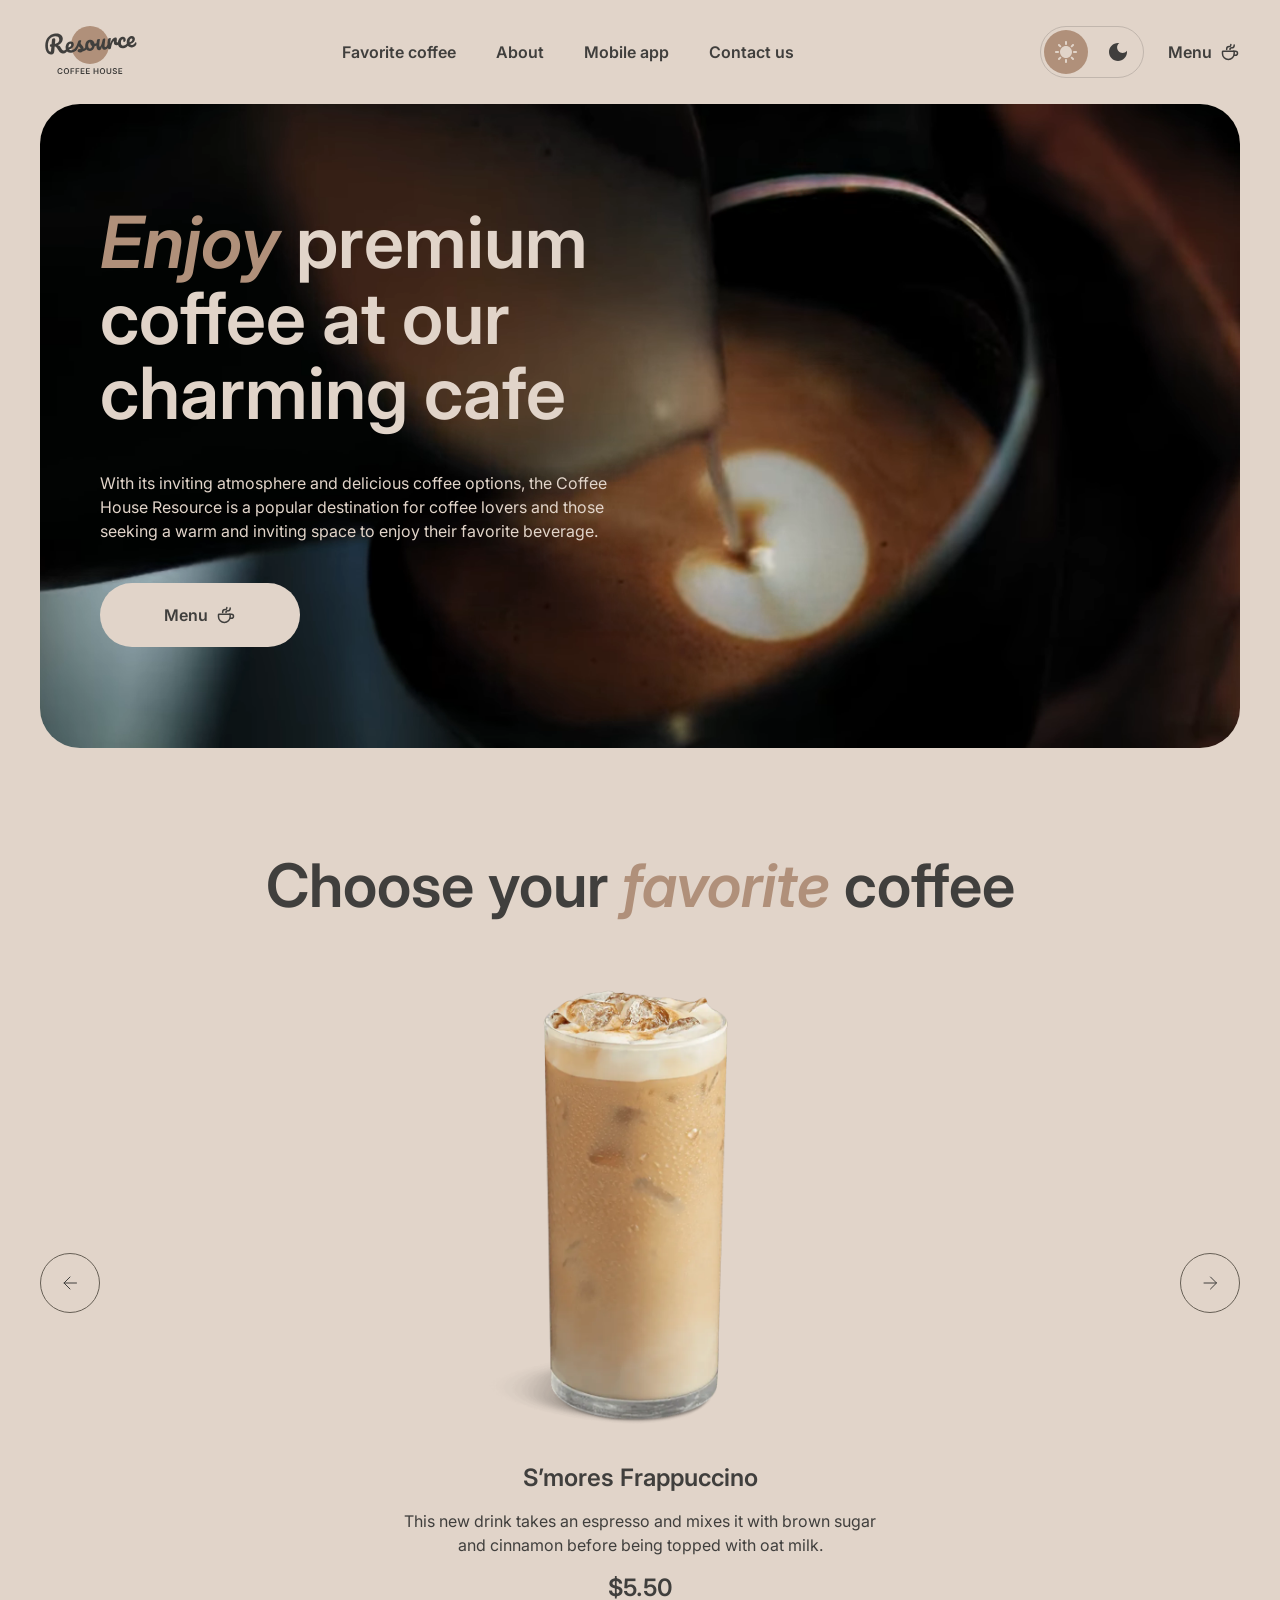
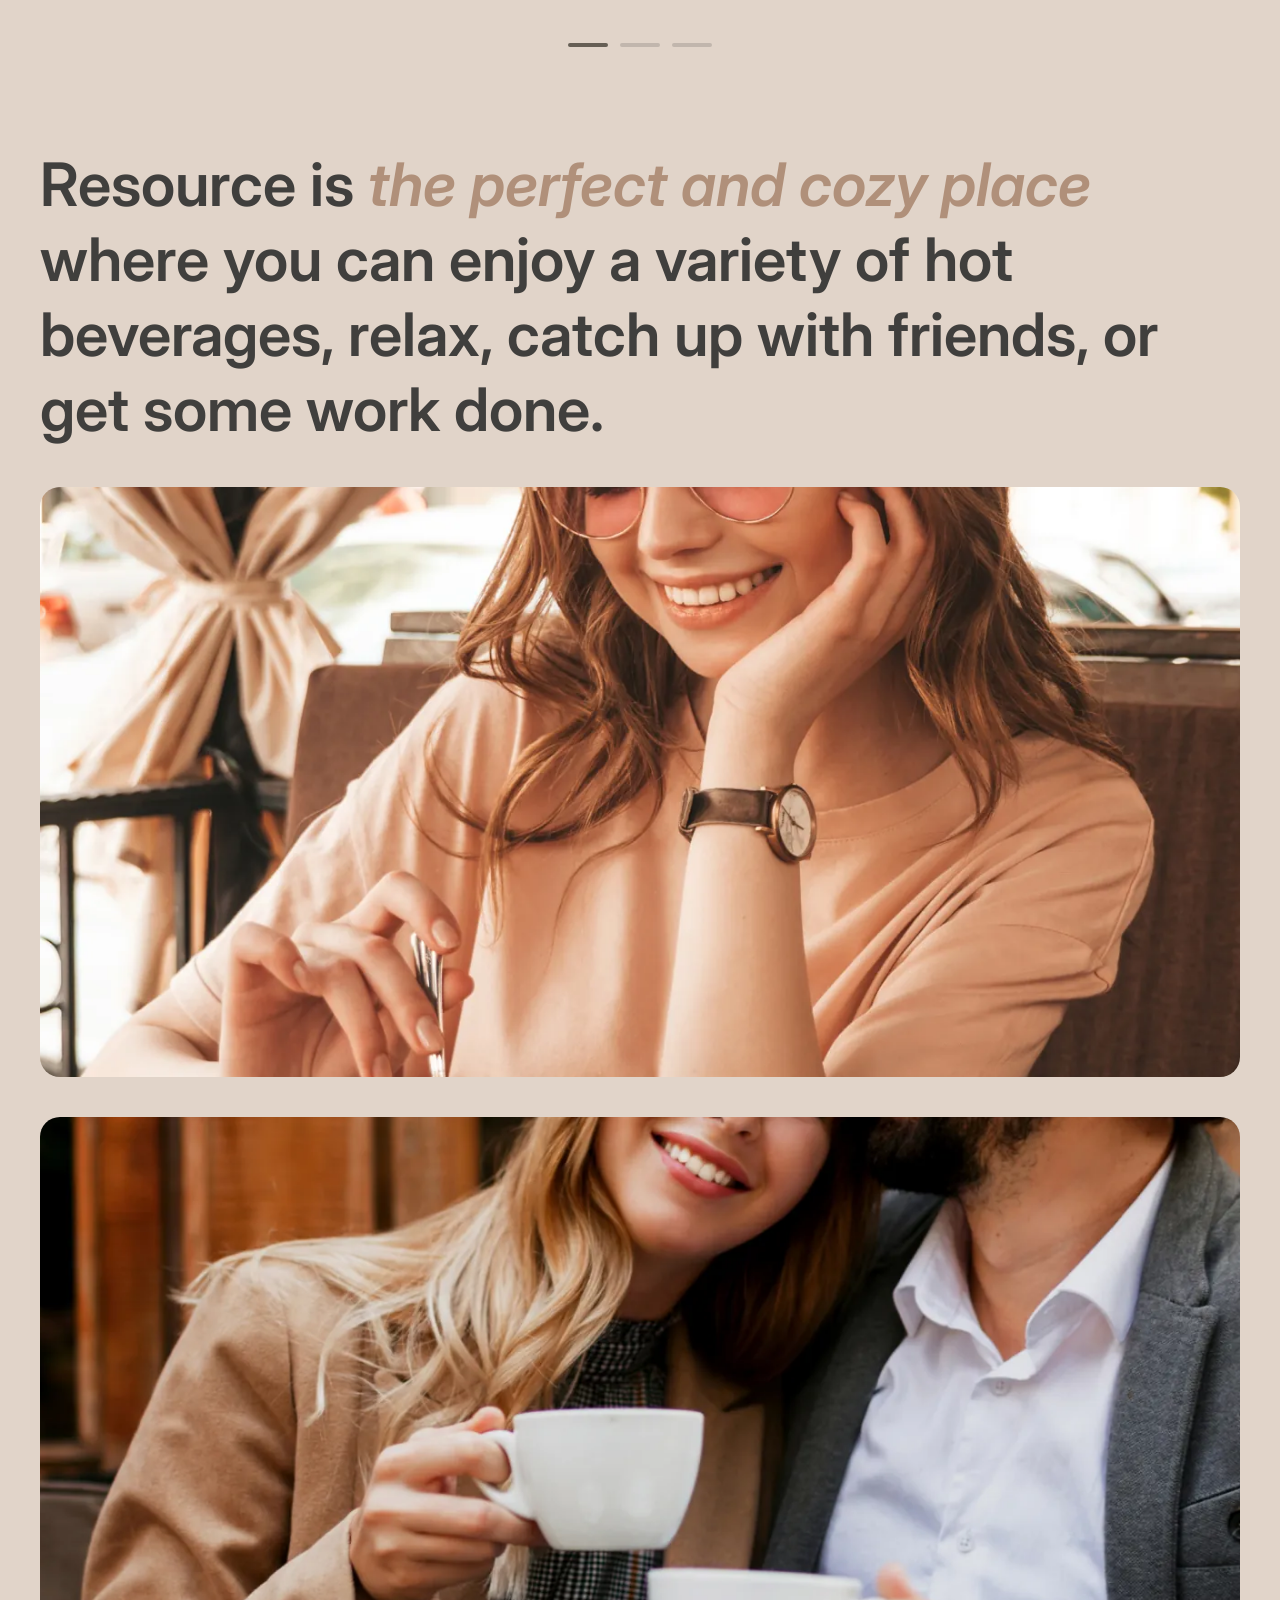
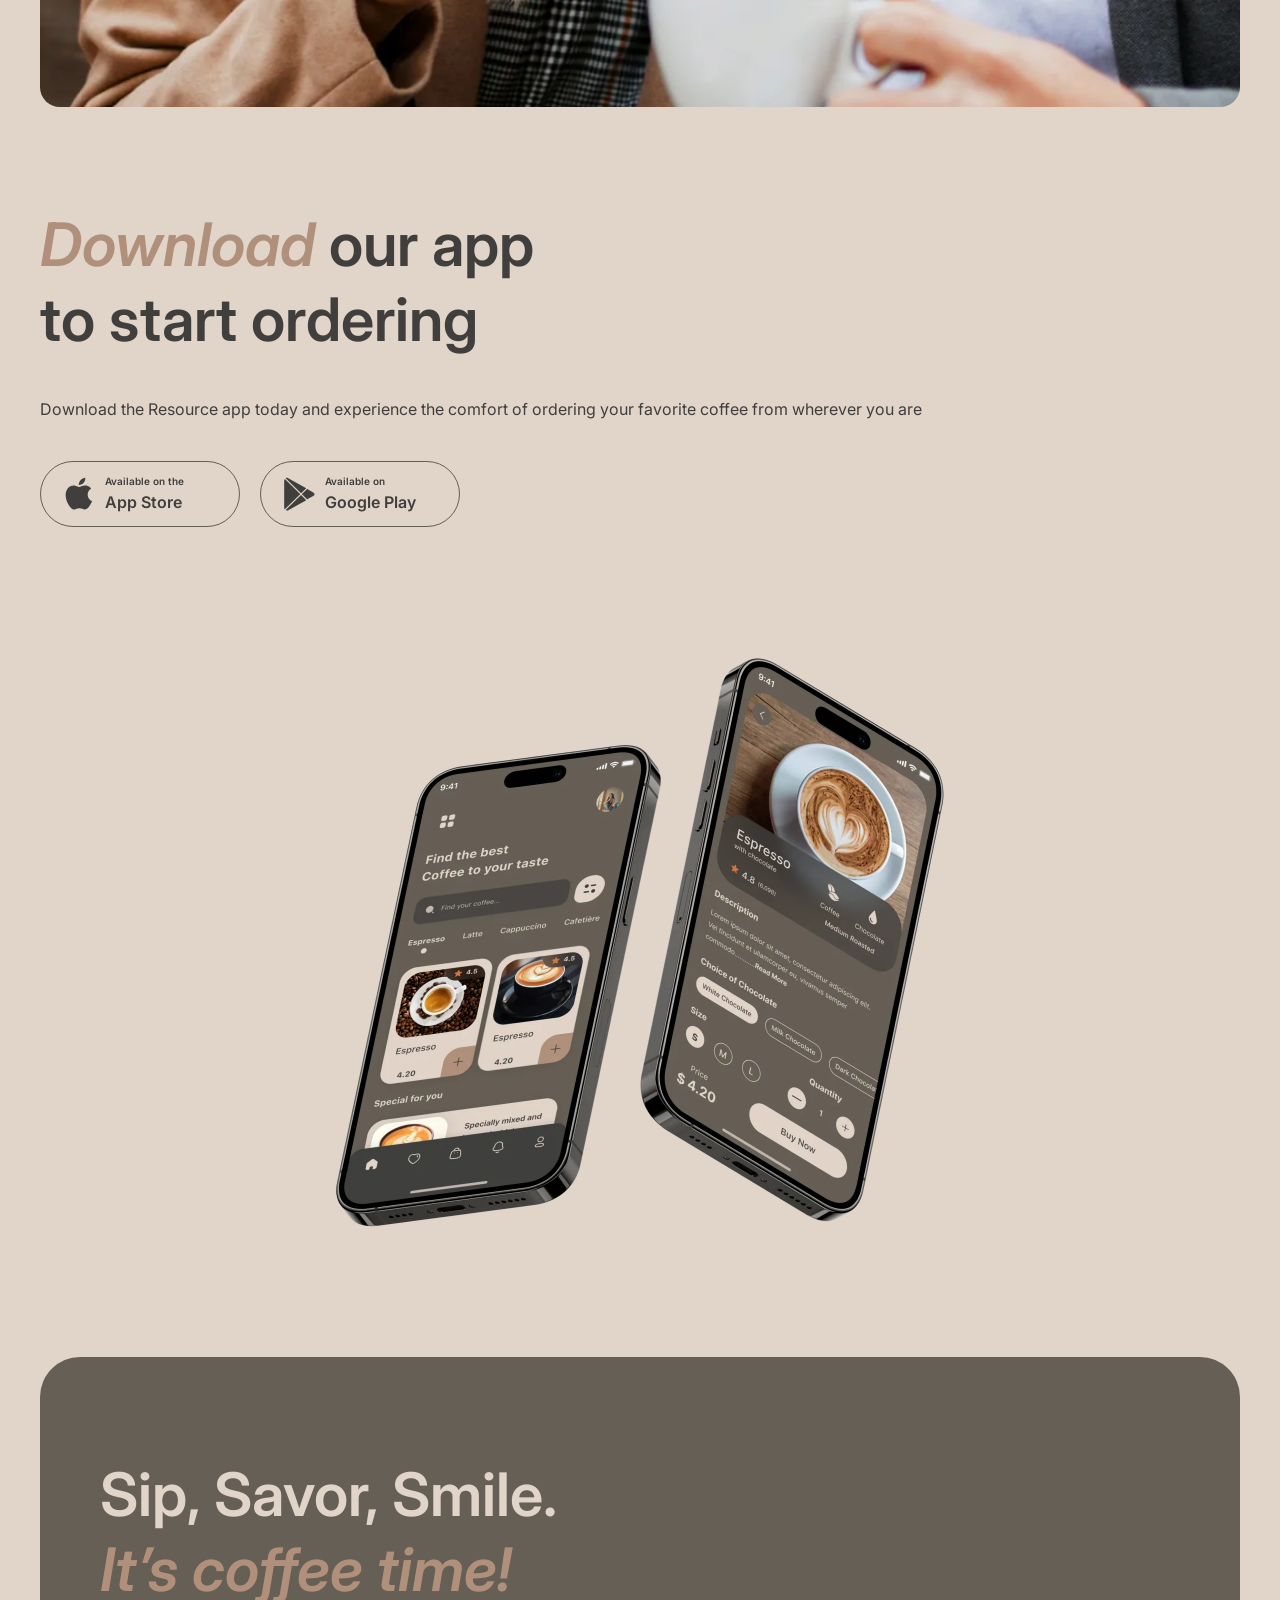
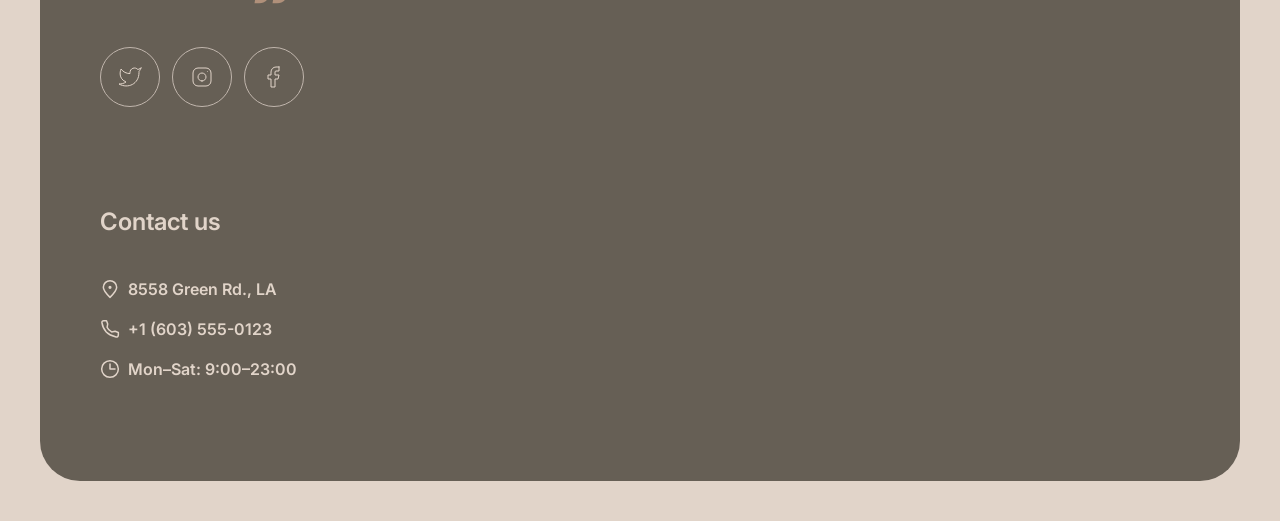
==== commit 4c610b70: "feat: add favicon" ====
--- a/index.html
+++ b/index.html
@@ -4,6 +4,7 @@
   <meta charset="UTF-8">
   <meta name="viewport" content="width=device-width, initial-scale=1.0">
   <title>Coffee House</title>
+  <link rel="icon" href="./assets/latte.ico">
   <link rel="preconnect" href="https://fonts.googleapis.com">
   <link rel="preconnect" href="https://fonts.gstatic.com" crossorigin>
   <link href="https://fonts.googleapis.com/css2?family=Inter:wght@400;600&display=swap" rel="stylesheet">
@@ -331,5 +332,6 @@
     </div>
   </footer>
   <script src="./js/theme.js" type="module"></script>
+  <script src="./js/burger.js" type="module"></script>
 </body>
 </html>
--- a/css/main.css
+++ b/css/main.css
@@ -154,13 +154,14 @@
 }
 .header .navigation {
   position: fixed;
-  bottom: -100px;
+  top: 100px;
+  bottom: 0;
   left: 0;
   -webkit-transform: translateX(100%);
           transform: translateX(100%);
   width: 100%;
-  height: 100%;
   padding: 60px 16px;
+  overflow-y: auto;
   display: -webkit-box;
   display: -ms-flexbox;
   display: flex;
@@ -174,6 +175,14 @@
   gap: 100px;
   background: var(--page-background);
   z-index: 1;
+  -webkit-transition: -webkit-transform 250ms cubic-bezier(0.4, 0, 0.2, 1);
+  transition: -webkit-transform 250ms cubic-bezier(0.4, 0, 0.2, 1);
+  transition: transform 250ms cubic-bezier(0.4, 0, 0.2, 1);
+  transition: transform 250ms cubic-bezier(0.4, 0, 0.2, 1), -webkit-transform 250ms cubic-bezier(0.4, 0, 0.2, 1);
+}
+.header .navigation_opened {
+  -webkit-transform: translateX(0);
+          transform: translateX(0);
 }
 @media screen and (min-width: 769px) {
   .header .navigation {
@@ -433,6 +442,10 @@
   width: 16px;
   border: 1px solid var(--primary-text);
   border-radius: 100px;
+  -webkit-transition: top 250ms cubic-bezier(0.4, 0, 0.2, 1), bottom 250ms cubic-bezier(0.4, 0, 0.2, 1), -webkit-transform 250ms cubic-bezier(0.4, 0, 0.2, 1);
+  transition: top 250ms cubic-bezier(0.4, 0, 0.2, 1), bottom 250ms cubic-bezier(0.4, 0, 0.2, 1), -webkit-transform 250ms cubic-bezier(0.4, 0, 0.2, 1);
+  transition: top 250ms cubic-bezier(0.4, 0, 0.2, 1), bottom 250ms cubic-bezier(0.4, 0, 0.2, 1), transform 250ms cubic-bezier(0.4, 0, 0.2, 1);
+  transition: top 250ms cubic-bezier(0.4, 0, 0.2, 1), bottom 250ms cubic-bezier(0.4, 0, 0.2, 1), transform 250ms cubic-bezier(0.4, 0, 0.2, 1), -webkit-transform 250ms cubic-bezier(0.4, 0, 0.2, 1);
 }
 .header .burger-button::before {
   top: 16px;
@@ -444,17 +457,29 @@
   -webkit-transform: translateY(50%);
           transform: translateY(50%);
 }
+.header .burger-button_opened::before {
+  top: 50%;
+  -webkit-transform: translateY(-50%) rotate(45deg);
+          transform: translateY(-50%) rotate(45deg);
+}
+.header .burger-button_opened::after {
+  bottom: 50%;
+  -webkit-transform: translateY(50%) rotate(-45deg);
+          transform: translateY(50%) rotate(-45deg);
+}
 .header.home .logo {
   cursor: default;
   pointer-events: none;
 }
-.header.menu .menu-link {
-  cursor: default;
-  pointer-events: none;
-}
-.header.menu .menu-link::before {
-  -webkit-transform: scale(1.1);
-          transform: scale(1.1);
+@media screen and (min-width: 769px) {
+  .header.menu .menu-link {
+    cursor: default;
+    pointer-events: none;
+  }
+  .header.menu .menu-link::before {
+    -webkit-transform: scale(1.1);
+            transform: scale(1.1);
+  }
 }
 
 .footer__content {
@@ -666,12 +691,18 @@
   visibility: visible;
   pointer-events: all;
 }
+.overlay.opened .modal {
+  -webkit-transform: translate(-50%, -50%) scale(1);
+          transform: translate(-50%, -50%) scale(1);
+  opacity: 1;
+}
 .overlay .modal {
   position: absolute;
   top: 50%;
   left: 50%;
   width: 90%;
   max-width: 688px;
+  max-height: calc(100% - 32px);
   -webkit-transform: translate(-50%, -50%) scale(1.1);
           transform: translate(-50%, -50%) scale(1.1);
   padding: 16px;
@@ -692,11 +723,6 @@
     max-width: 800px;
   }
 }
-.overlay.opened .overlay .modal {
-  -webkit-transform: translate(-50%, -50%) scale(1);
-          transform: translate(-50%, -50%) scale(1);
-  opacity: 1;
-}
 .overlay .modal__image-box {
   display: none;
 }
@@ -722,6 +748,7 @@
       -ms-flex-direction: column;
           flex-direction: column;
   gap: 20px;
+  overflow-y: auto;
 }
 .overlay .modal__button {
   width: 100%;
@@ -729,6 +756,7 @@
   font-weight: 600;
   font-size: 16px;
   line-height: 1.5;
+  color: var(--primary-text);
   background: transparent;
   border: 1px solid var(--inverse-border);
   border-radius: 100px;
@@ -815,8 +843,6 @@
 .overlay .additive__item_active {
   background: var(--container-background);
   border-color: transparent;
-  cursor: default;
-  pointer-events: none;
 }
 .overlay .size__item_active .size__icon,
 .overlay .size__item_active .additive__icon,
@@ -873,6 +899,10 @@
   color: var(--primary-text);
   -webkit-transition: color 250ms cubic-bezier(0.4, 0, 0.2, 1);
   transition: color 250ms cubic-bezier(0.4, 0, 0.2, 1);
+}
+.overlay .size__item_active {
+  cursor: default;
+  pointer-events: none;
 }
 .overlay .total {
   display: -webkit-box;
@@ -1717,10 +1747,8 @@
   -webkit-transition: background 250ms cubic-bezier(0.4, 0, 0.2, 1), border-color 250ms cubic-bezier(0.4, 0, 0.2, 1);
   transition: background 250ms cubic-bezier(0.4, 0, 0.2, 1), border-color 250ms cubic-bezier(0.4, 0, 0.2, 1);
 }
-@media screen and (min-width: 1440px) {
-  .menu .refresh-button {
-    display: none;
-  }
+.menu .refresh-button[hidden] {
+  display: none;
 }
 @media (hover: hover) {
   .menu .refresh-button:hover {
@@ -1733,6 +1761,7 @@
   }
 }
 .menu .refresh-button .refresh-icon {
+  color: var(--primary-text);
   -webkit-transition: color 250ms cubic-bezier(0.4, 0, 0.2, 1);
   transition: color 250ms cubic-bezier(0.4, 0, 0.2, 1);
 }/*# sourceMappingURL=main.css.map */
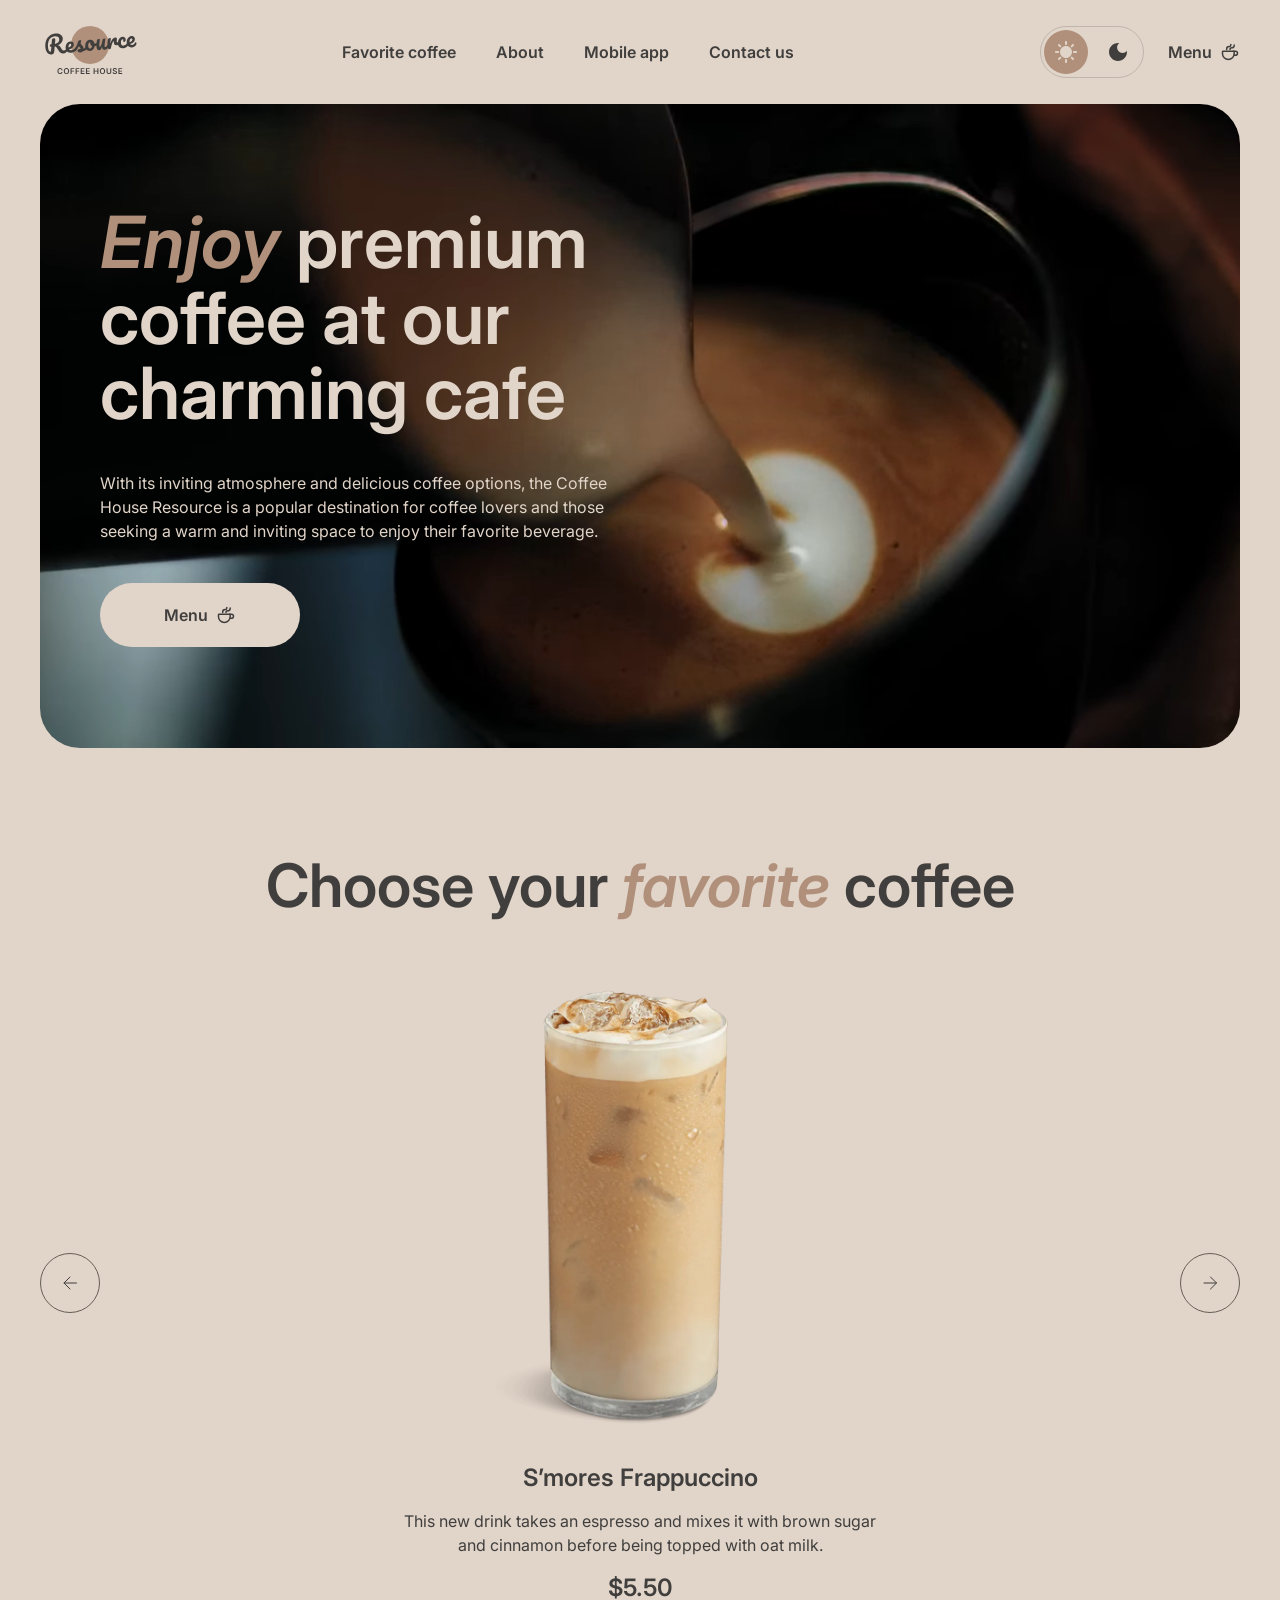
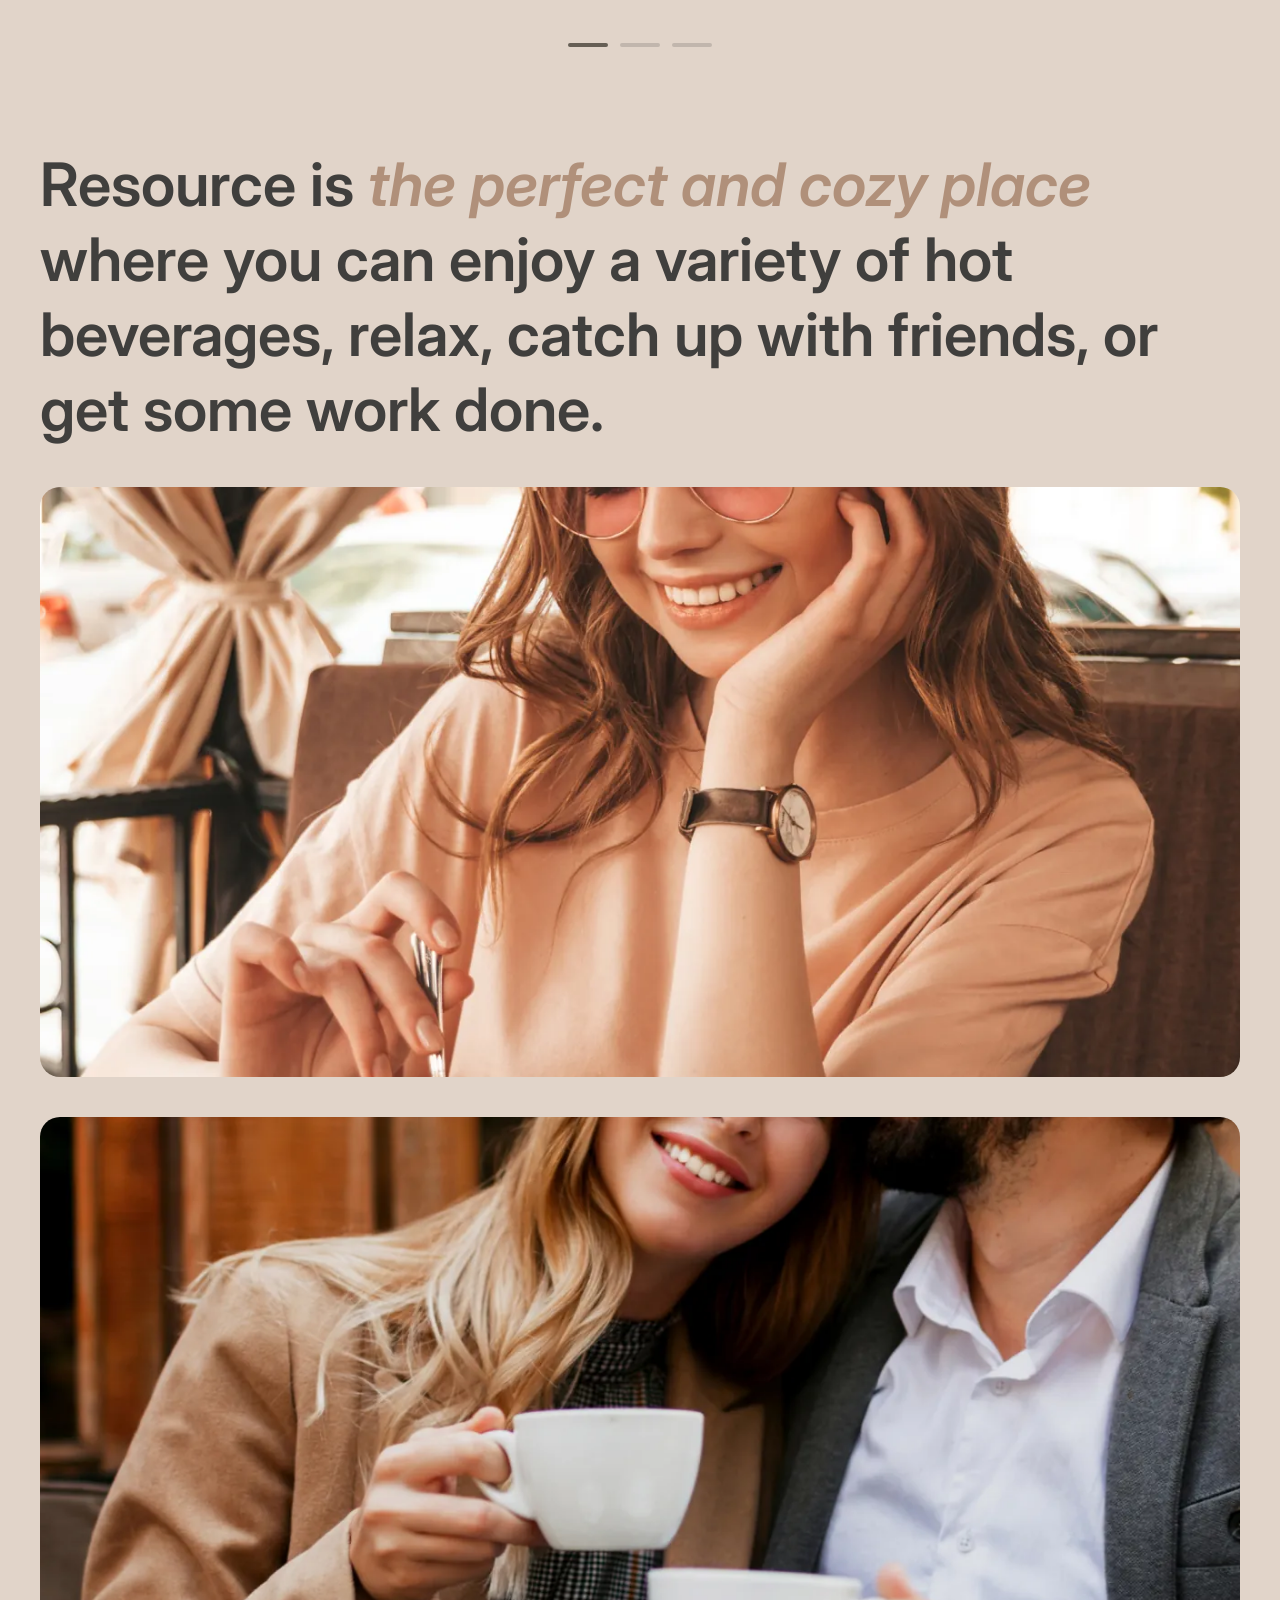
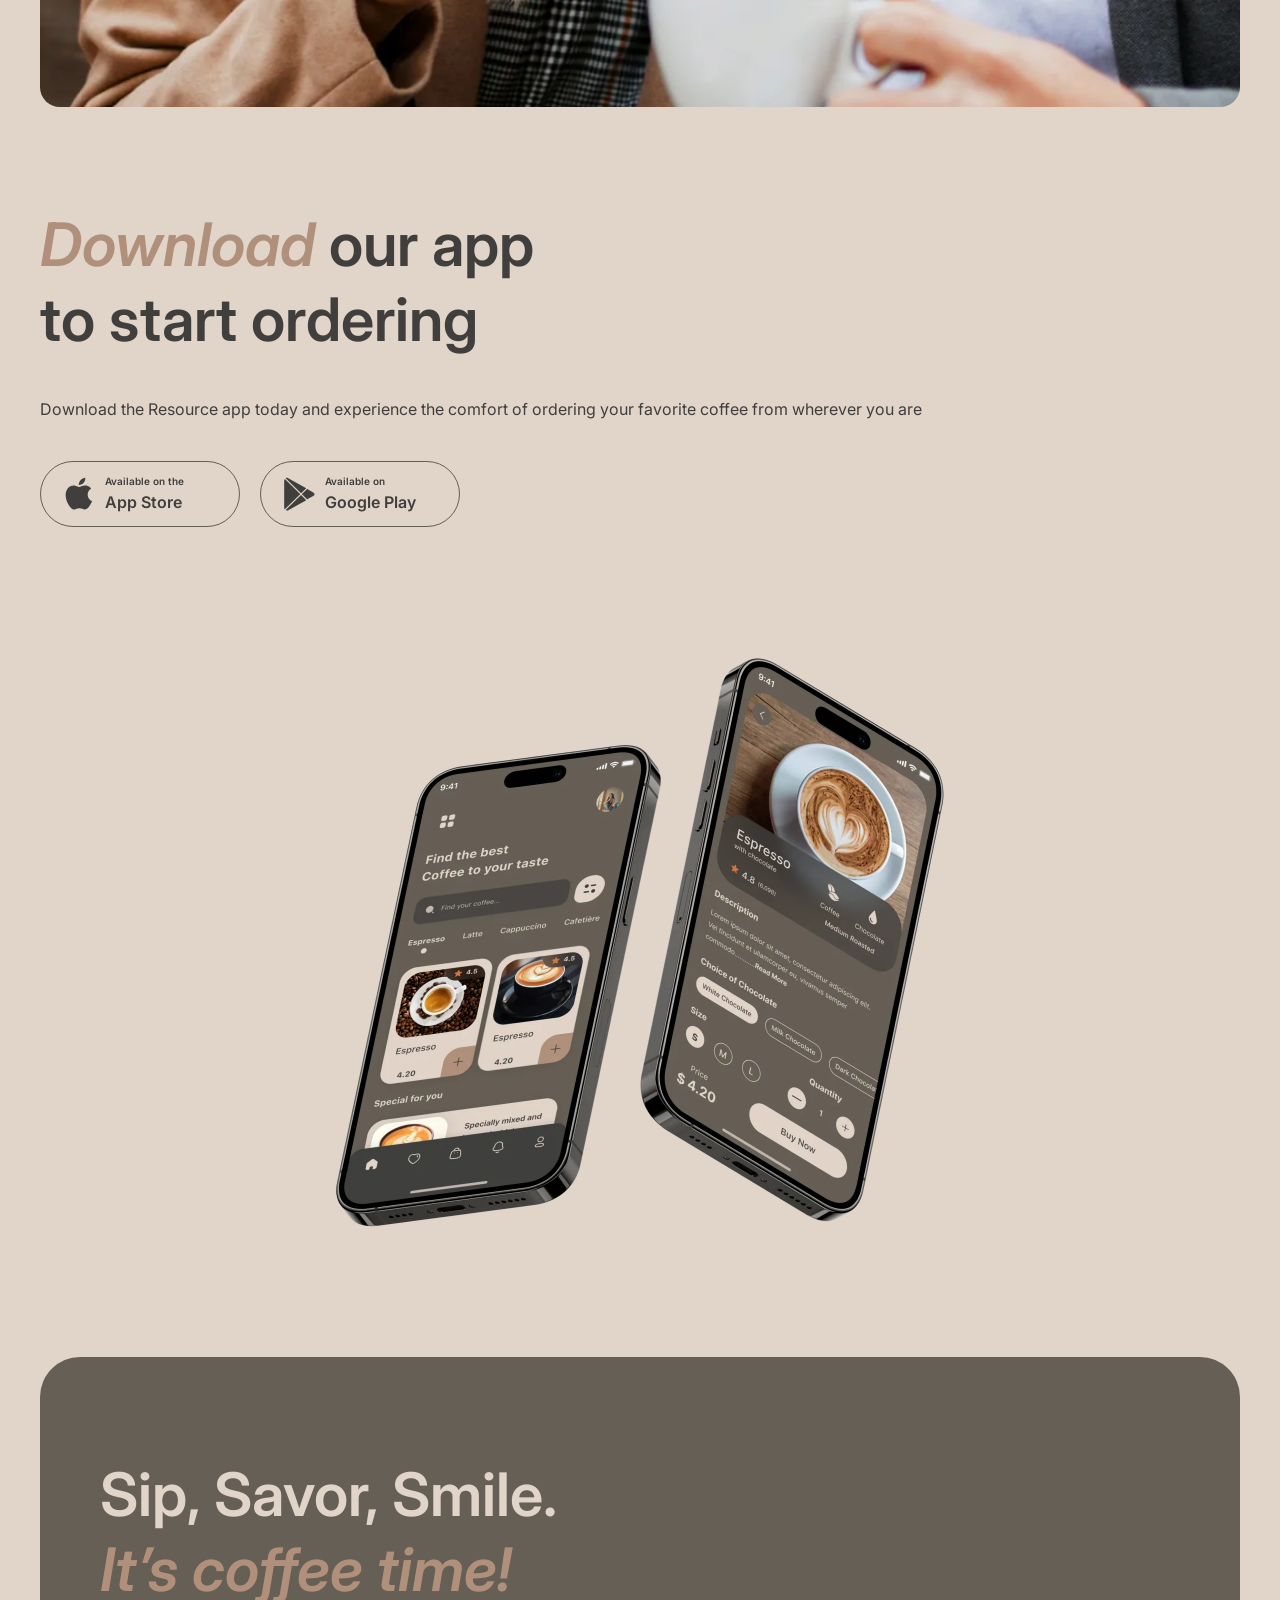
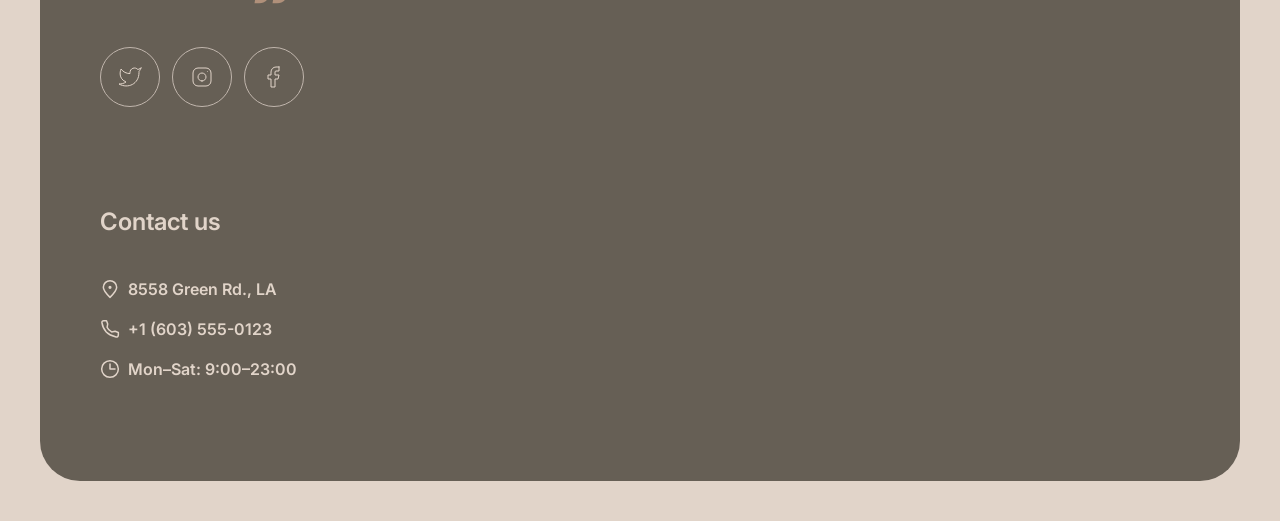
==== commit 55c36d6c: "fix: update according to w3 validator" ====
--- a/index.html
+++ b/index.html
@@ -83,7 +83,7 @@
           width="1440"
           height="760"
         >
-          <source src="./assets/video/enjoy.webm" type="video/webm" />
+          <source src="./assets/video/enjoy.webm" type="video/webm">
         </video>
         <div class="enjoy__content">
           <h1 class="enjoy__title" id="enjoy-title">
@@ -117,7 +117,7 @@
                   alt="S’mores Frappuccino in a tall glass, topped with foam and crushed ice"
                   width="1060"
                   height="1060"
-                />
+                >
                 <div class="choose__box">
                   <h3 class="choose__subtitle">S’mores Frappuccino</h3>
                   <p class="choose__description">This new drink takes an espresso and mixes it with brown sugar and cinnamon before being topped with oat milk.</p>
@@ -131,7 +131,7 @@
                   alt="Caramel Macchiato in a glass cup, with layers of espresso, milk and foam"
                   width="1060"
                   height="1060"
-                />
+                >
                 <div class="choose__box">
                   <h3 class="choose__subtitle">Caramel Macchiato</h3>
                   <p class="choose__description">Fragrant and unique classic espresso with rich caramel-peanut syrup, with cream under whipped thick foam.</p>
@@ -145,7 +145,7 @@
                   alt="Ice coffee in a tall glass with large ice cubes"
                   width="1060"
                   height="1060"
-                />
+                >
                 <div class="choose__box">
                   <h3 class="choose__subtitle">Ice coffee</h3>
                   <p class="choose__description">A popular summer drink that tones and invigorates. Prepared from coffee, milk and ice.</p>
@@ -194,7 +194,7 @@
               width="1452"
               height="1452"
               loading="lazy"
-            />
+            >
           </li>
           <li class="resource__item">
             <img
@@ -204,7 +204,7 @@
               width="1452"
               height="1452"
               loading="lazy"
-            />
+            >
           </li>
           <li class="resource__item">
             <img
@@ -214,7 +214,7 @@
               width="1452"
               height="1452"
               loading="lazy"
-            />
+            >
           </li>
           <li class="resource__item">
             <img
@@ -224,7 +224,7 @@
               width="1452"
               height="1452"
               loading="lazy"
-            />
+            >
           </li>
         </ul>
       </div>
@@ -265,7 +265,7 @@
           width="1260"
           height="1260"
           loading="lazy"
-        />
+        >
       </div>
     </section>
   </main>
--- a/css/main.css
+++ b/css/main.css
@@ -471,14 +471,18 @@
   cursor: default;
   pointer-events: none;
 }
+.header.menu .menu-link {
+  cursor: default;
+  pointer-events: none;
+}
+.header.menu .menu-link::before {
+  bottom: -4px;
+  -webkit-transform: scale(1.1);
+          transform: scale(1.1);
+}
 @media screen and (min-width: 769px) {
-  .header.menu .menu-link {
-    cursor: default;
-    pointer-events: none;
-  }
   .header.menu .menu-link::before {
-    -webkit-transform: scale(1.1);
-            transform: scale(1.1);
+    bottom: 12px;
   }
 }
 
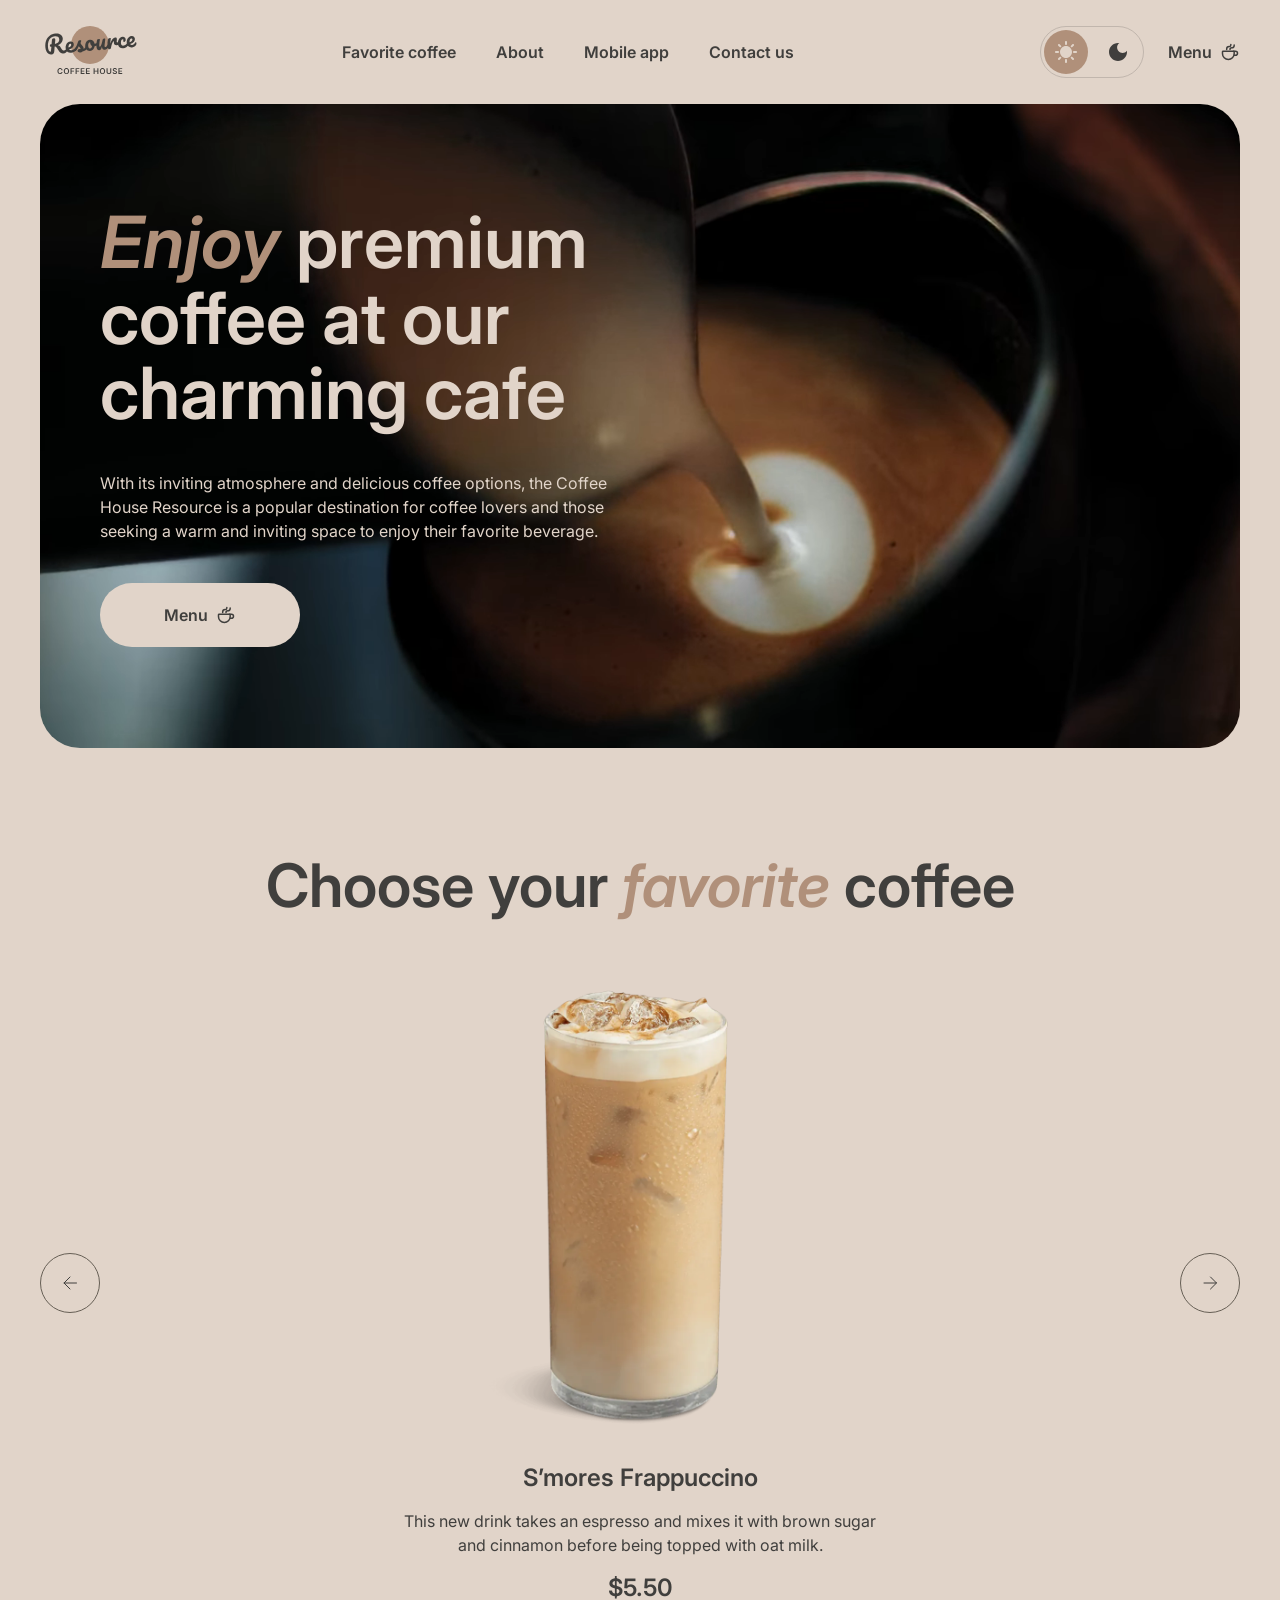
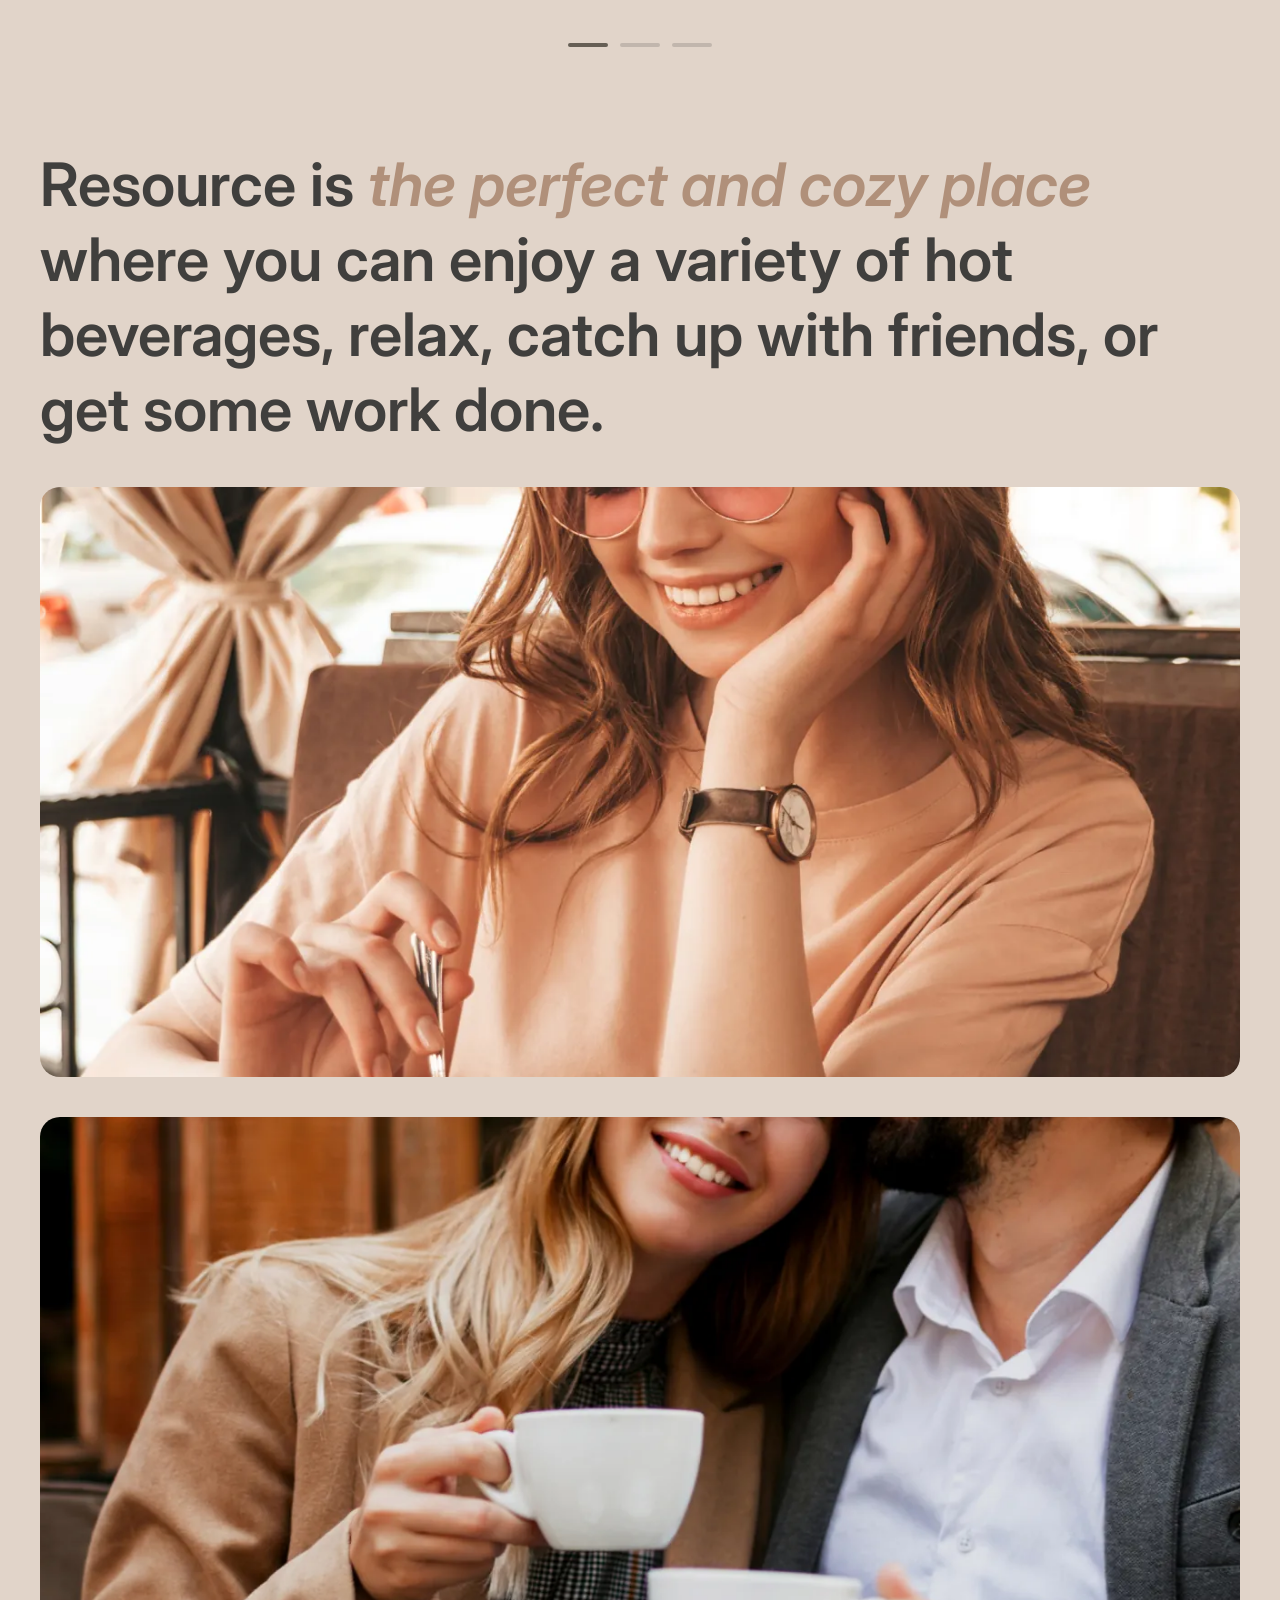
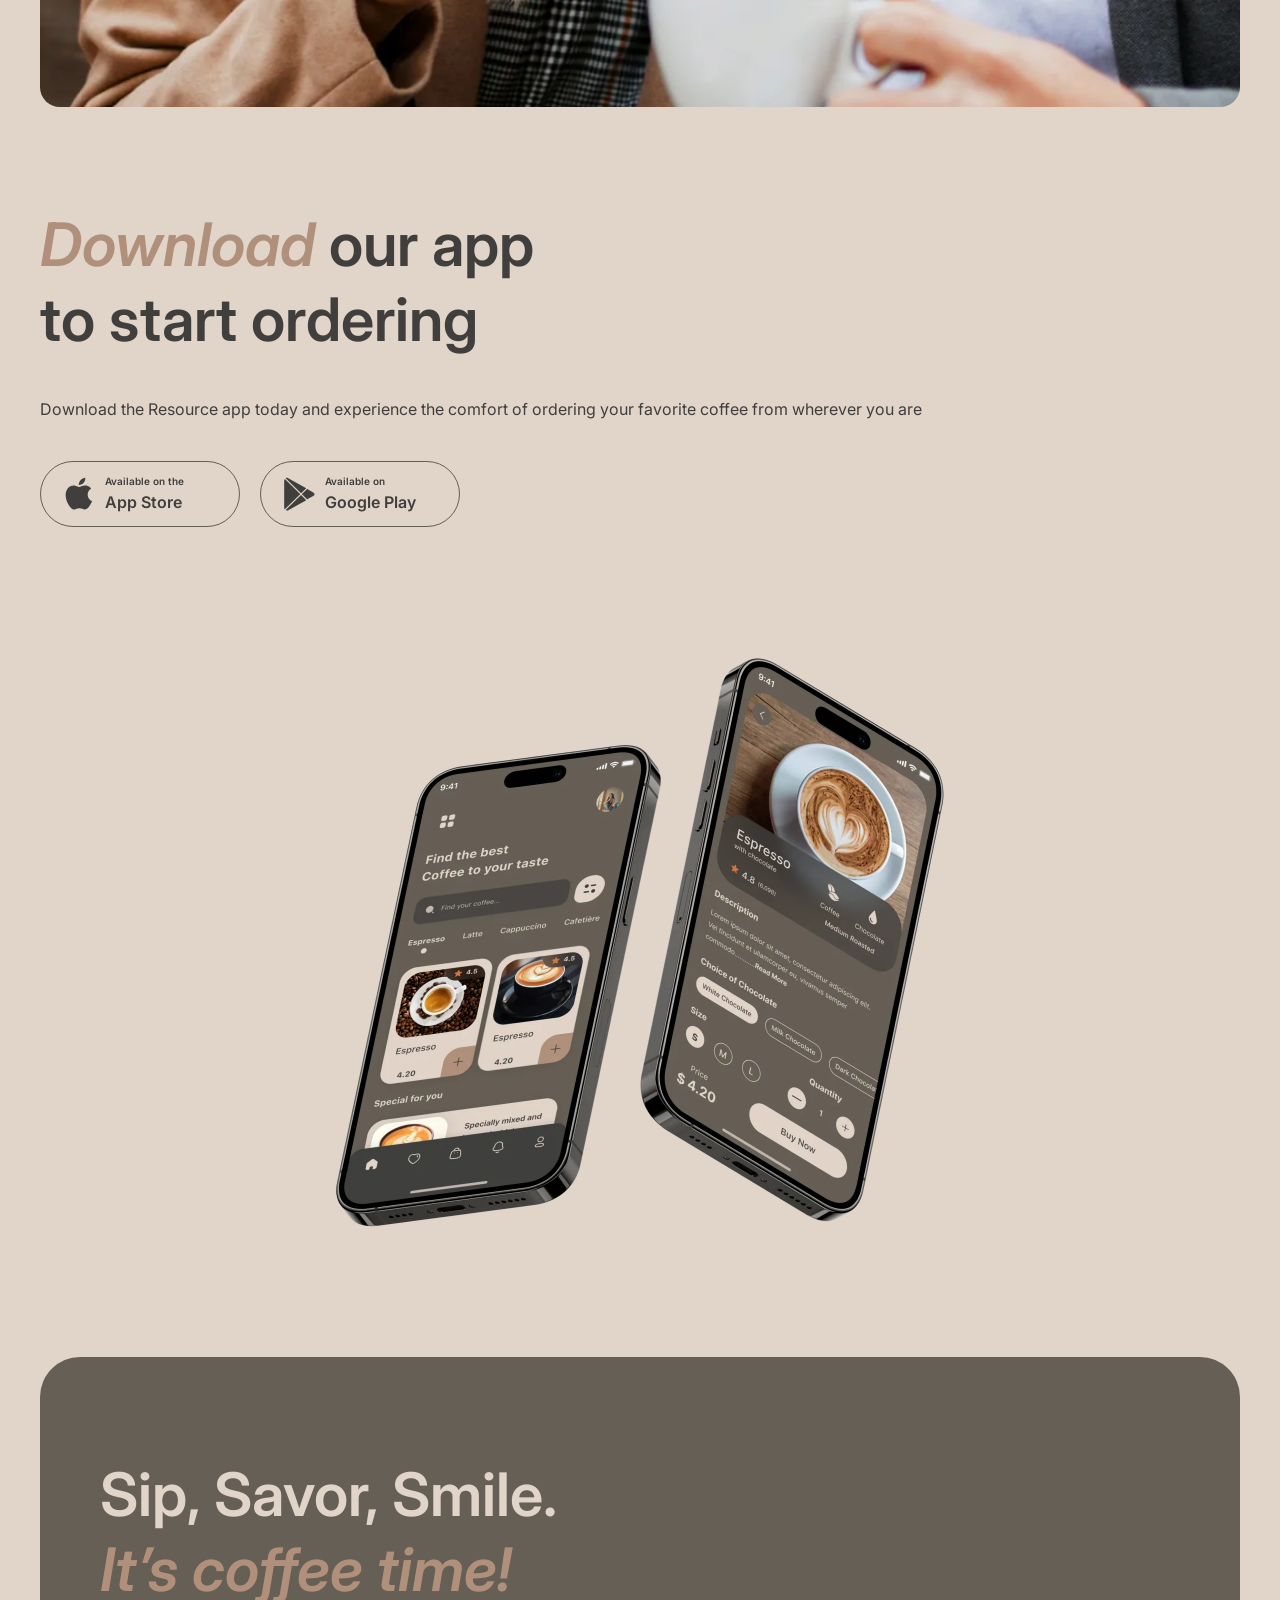
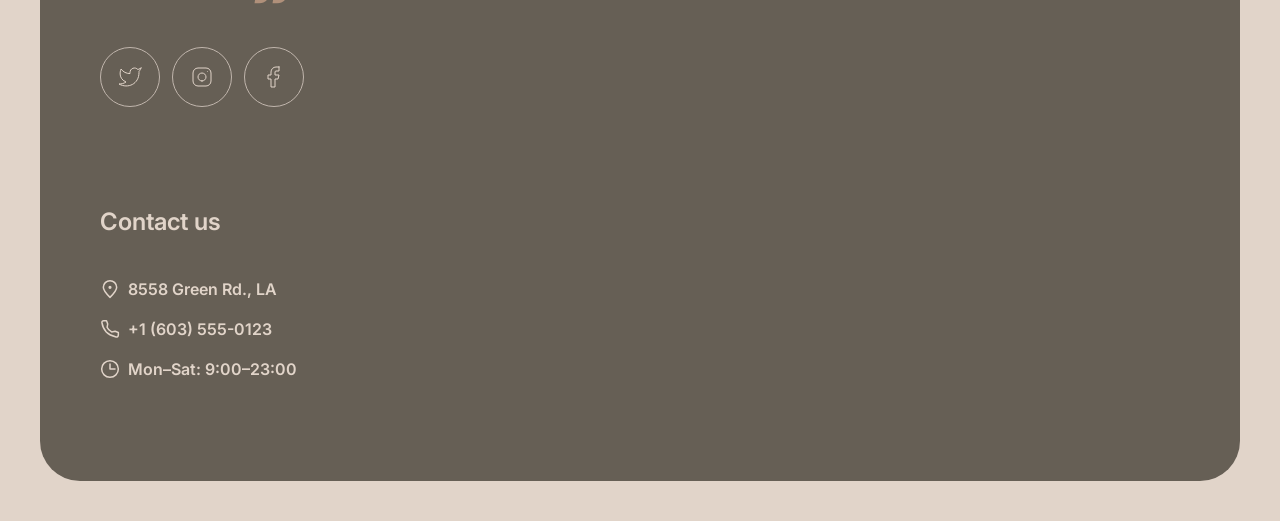
==== commit 860ed7dc: "feat: add slider logic" ====
--- a/index.html
+++ b/index.html
@@ -333,5 +333,6 @@
   </footer>
   <script src="./js/theme.js" type="module"></script>
   <script src="./js/burger.js" type="module"></script>
+  <script src="./js/slider.js" type="module"></script>
 </body>
 </html>
--- a/css/main.css
+++ b/css/main.css
@@ -31,8 +31,7 @@
 *,
 ::after,
 ::before {
-  -webkit-box-sizing: border-box;
-          box-sizing: border-box;
+  box-sizing: border-box;
 }
 
 html {
@@ -42,19 +41,12 @@
 body {
   min-height: 100vh;
   margin: 0;
-  display: -webkit-box;
-  display: -ms-flexbox;
-  display: flex;
-  -webkit-box-orient: vertical;
-  -webkit-box-direction: normal;
-      -ms-flex-direction: column;
-          flex-direction: column;
+  display: flex;
+  flex-direction: column;
 }
 
 main {
-  -webkit-box-flex: 1;
-      -ms-flex-positive: 1;
-          flex-grow: 1;
+  flex-grow: 1;
 }
 
 img {
@@ -108,13 +100,8 @@
 
 main {
   margin-bottom: 100px;
-  display: -webkit-box;
-  display: -ms-flexbox;
-  display: flex;
-  -webkit-box-orient: vertical;
-  -webkit-box-direction: normal;
-      -ms-flex-direction: column;
-          flex-direction: column;
+  display: flex;
+  flex-direction: column;
   gap: 100px;
 }
 
@@ -135,21 +122,13 @@
 }
 .header__container {
   position: relative;
-  display: -webkit-box;
-  display: -ms-flexbox;
-  display: flex;
-  -webkit-box-pack: justify;
-      -ms-flex-pack: justify;
-          justify-content: space-between;
-  -webkit-box-align: center;
-      -ms-flex-align: center;
-          align-items: center;
+  display: flex;
+  justify-content: space-between;
+  align-items: center;
 }
 @media screen and (min-width: 769px) {
   .header__container {
-    -webkit-box-pack: start;
-        -ms-flex-pack: start;
-            justify-content: flex-start;
+    justify-content: flex-start;
   }
 }
 .header .navigation {
@@ -157,32 +136,20 @@
   top: 100px;
   bottom: 0;
   left: 0;
-  -webkit-transform: translateX(100%);
-          transform: translateX(100%);
+  transform: translateX(100%);
   width: 100%;
   padding: 60px 16px;
   overflow-y: auto;
-  display: -webkit-box;
-  display: -ms-flexbox;
-  display: flex;
-  -webkit-box-orient: vertical;
-  -webkit-box-direction: normal;
-      -ms-flex-direction: column;
-          flex-direction: column;
-  -webkit-box-align: center;
-      -ms-flex-align: center;
-          align-items: center;
+  display: flex;
+  flex-direction: column;
+  align-items: center;
   gap: 100px;
   background: var(--page-background);
   z-index: 1;
-  -webkit-transition: -webkit-transform 250ms cubic-bezier(0.4, 0, 0.2, 1);
-  transition: -webkit-transform 250ms cubic-bezier(0.4, 0, 0.2, 1);
   transition: transform 250ms cubic-bezier(0.4, 0, 0.2, 1);
-  transition: transform 250ms cubic-bezier(0.4, 0, 0.2, 1), -webkit-transform 250ms cubic-bezier(0.4, 0, 0.2, 1);
 }
 .header .navigation_opened {
-  -webkit-transform: translateX(0);
-          transform: translateX(0);
+  transform: translateX(0);
 }
 @media screen and (min-width: 769px) {
   .header .navigation {
@@ -190,38 +157,22 @@
   }
 }
 .header .navigation__list {
-  display: -webkit-box;
-  display: -ms-flexbox;
-  display: flex;
-  -webkit-box-orient: vertical;
-  -webkit-box-direction: normal;
-      -ms-flex-direction: column;
-          flex-direction: column;
-  -webkit-box-align: center;
-      -ms-flex-align: center;
-          align-items: center;
+  display: flex;
+  flex-direction: column;
+  align-items: center;
   gap: 60px;
 }
 @media screen and (min-width: 769px) {
   .header .navigation__list {
     margin: 0 auto;
-    -webkit-box-orient: horizontal;
-    -webkit-box-direction: normal;
-        -ms-flex-direction: row;
-            flex-direction: row;
+    flex-direction: row;
     gap: 40px;
   }
 }
 .header .navigation__item {
-  display: -webkit-box;
-  display: -ms-flexbox;
-  display: flex;
-  -webkit-box-pack: center;
-      -ms-flex-pack: center;
-          justify-content: center;
-  -webkit-box-align: center;
-      -ms-flex-align: center;
-          align-items: center;
+  display: flex;
+  justify-content: center;
+  align-items: center;
 }
 .header .navigation__link {
   position: relative;
@@ -238,12 +189,8 @@
   width: 100%;
   height: 2px;
   background: var(--primary-text);
-  -webkit-transform: scale(0);
-          transform: scale(0);
-  -webkit-transition: -webkit-transform 500ms cubic-bezier(0.4, 0, 0.2, 1);
-  transition: -webkit-transform 500ms cubic-bezier(0.4, 0, 0.2, 1);
+  transform: scale(0);
   transition: transform 500ms cubic-bezier(0.4, 0, 0.2, 1);
-  transition: transform 500ms cubic-bezier(0.4, 0, 0.2, 1), -webkit-transform 500ms cubic-bezier(0.4, 0, 0.2, 1);
 }
 @media screen and (min-width: 769px) {
   .header .navigation__link {
@@ -254,21 +201,14 @@
 }
 @media (hover: hover) {
   .header .navigation__link:hover::before {
-    -webkit-transform: scale(1);
-            transform: scale(1);
+    transform: scale(1);
   }
 }
 .header .navigation .menu-link {
   position: relative;
-  display: -webkit-box;
-  display: -ms-flexbox;
-  display: flex;
-  -webkit-box-pack: center;
-      -ms-flex-pack: center;
-          justify-content: center;
-  -webkit-box-align: center;
-      -ms-flex-align: center;
-          align-items: center;
+  display: flex;
+  justify-content: center;
+  align-items: center;
   gap: 16px;
   font-weight: 600;
   font-size: 32px;
@@ -283,18 +223,12 @@
   width: 100%;
   height: 2px;
   background: var(--primary-text);
-  -webkit-transform: scale(0);
-          transform: scale(0);
-  -webkit-transition: -webkit-transform 500ms cubic-bezier(0.4, 0, 0.2, 1);
-  transition: -webkit-transform 500ms cubic-bezier(0.4, 0, 0.2, 1);
+  transform: scale(0);
   transition: transform 500ms cubic-bezier(0.4, 0, 0.2, 1);
-  transition: transform 500ms cubic-bezier(0.4, 0, 0.2, 1), -webkit-transform 500ms cubic-bezier(0.4, 0, 0.2, 1);
 }
 @media screen and (min-width: 769px) {
   .header .navigation .menu-link {
-    -webkit-box-ordinal-group: 2;
-        -ms-flex-order: 1;
-            order: 1;
+    order: 1;
     margin-left: 24px;
     padding: 16px 0;
     gap: 8px;
@@ -304,8 +238,7 @@
 }
 @media (hover: hover) {
   .header .navigation .menu-link:hover::before {
-    -webkit-transform: scale(1);
-            transform: scale(1);
+    transform: scale(1);
   }
 }
 .header .navigation .menu-link__icon {
@@ -319,12 +252,8 @@
   }
 }
 .header .control {
-  display: -webkit-box;
-  display: -ms-flexbox;
-  display: flex;
-  -webkit-box-align: center;
-      -ms-flex-align: center;
-          align-items: center;
+  display: flex;
+  align-items: center;
   gap: 12px;
 }
 @media screen and (min-width: 769px) {
@@ -335,39 +264,23 @@
 }
 .header .theme-switch {
   padding: 3px;
-  display: -webkit-box;
-  display: -ms-flexbox;
-  display: flex;
-  -webkit-box-pack: center;
-      -ms-flex-pack: center;
-          justify-content: center;
-  -webkit-box-align: center;
-      -ms-flex-align: center;
-          align-items: center;
+  display: flex;
+  justify-content: center;
+  align-items: center;
   border: 1px solid var(--primary-border);
   border-radius: 100px;
 }
 .header .theme-switch__list {
-  display: -webkit-box;
-  display: -ms-flexbox;
-  display: flex;
-  -webkit-box-align: center;
-      -ms-flex-align: center;
-          align-items: center;
+  display: flex;
+  align-items: center;
   gap: 8px;
 }
 .header .theme-switch__item {
   width: 44px;
   height: 44px;
-  display: -webkit-box;
-  display: -ms-flexbox;
-  display: flex;
-  -webkit-box-pack: center;
-      -ms-flex-pack: center;
-          justify-content: center;
-  -webkit-box-align: center;
-      -ms-flex-align: center;
-          align-items: center;
+  display: flex;
+  justify-content: center;
+  align-items: center;
   border-radius: 100px;
 }
 .header .theme-switch__item_active .theme-switch__button {
@@ -382,20 +295,13 @@
   width: 100%;
   height: 100%;
   padding: 0;
-  display: -webkit-box;
-  display: -ms-flexbox;
-  display: flex;
-  -webkit-box-pack: center;
-      -ms-flex-pack: center;
-          justify-content: center;
-  -webkit-box-align: center;
-      -ms-flex-align: center;
-          align-items: center;
+  display: flex;
+  justify-content: center;
+  align-items: center;
   background: transparent;
   border: none;
   border-radius: 100px;
   outline: none;
-  -webkit-transition: background 250ms cubic-bezier(0.4, 0, 0.2, 1);
   transition: background 250ms cubic-bezier(0.4, 0, 0.2, 1);
 }
 @media (hover: hover) {
@@ -409,7 +315,6 @@
 }
 .header .theme-switch__icon {
   color: var(--primary-text);
-  -webkit-transition: color 250ms cubic-bezier(0.4, 0, 0.2, 1);
   transition: color 250ms cubic-bezier(0.4, 0, 0.2, 1);
 }
 .header .burger-button {
@@ -417,15 +322,9 @@
   padding: 0;
   width: 44px;
   height: 44px;
-  display: -webkit-box;
-  display: -ms-flexbox;
-  display: flex;
-  -webkit-box-pack: center;
-      -ms-flex-pack: center;
-          justify-content: center;
-  -webkit-box-align: center;
-      -ms-flex-align: center;
-          align-items: center;
+  display: flex;
+  justify-content: center;
+  align-items: center;
   background: transparent;
   border: 1px solid var(--inverse-border);
   border-radius: 100px;
@@ -442,30 +341,23 @@
   width: 16px;
   border: 1px solid var(--primary-text);
   border-radius: 100px;
-  -webkit-transition: top 250ms cubic-bezier(0.4, 0, 0.2, 1), bottom 250ms cubic-bezier(0.4, 0, 0.2, 1), -webkit-transform 250ms cubic-bezier(0.4, 0, 0.2, 1);
-  transition: top 250ms cubic-bezier(0.4, 0, 0.2, 1), bottom 250ms cubic-bezier(0.4, 0, 0.2, 1), -webkit-transform 250ms cubic-bezier(0.4, 0, 0.2, 1);
   transition: top 250ms cubic-bezier(0.4, 0, 0.2, 1), bottom 250ms cubic-bezier(0.4, 0, 0.2, 1), transform 250ms cubic-bezier(0.4, 0, 0.2, 1);
-  transition: top 250ms cubic-bezier(0.4, 0, 0.2, 1), bottom 250ms cubic-bezier(0.4, 0, 0.2, 1), transform 250ms cubic-bezier(0.4, 0, 0.2, 1), -webkit-transform 250ms cubic-bezier(0.4, 0, 0.2, 1);
 }
 .header .burger-button::before {
   top: 16px;
-  -webkit-transform: translateY(-50%);
-          transform: translateY(-50%);
+  transform: translateY(-50%);
 }
 .header .burger-button::after {
   bottom: 16px;
-  -webkit-transform: translateY(50%);
-          transform: translateY(50%);
+  transform: translateY(50%);
 }
 .header .burger-button_opened::before {
   top: 50%;
-  -webkit-transform: translateY(-50%) rotate(45deg);
-          transform: translateY(-50%) rotate(45deg);
+  transform: translateY(-50%) rotate(45deg);
 }
 .header .burger-button_opened::after {
   bottom: 50%;
-  -webkit-transform: translateY(50%) rotate(-45deg);
-          transform: translateY(50%) rotate(-45deg);
+  transform: translateY(50%) rotate(-45deg);
 }
 .header.home .logo {
   cursor: default;
@@ -477,8 +369,7 @@
 }
 .header.menu .menu-link::before {
   bottom: -4px;
-  -webkit-transform: scale(1.1);
-          transform: scale(1.1);
+  transform: scale(1.1);
 }
 @media screen and (min-width: 769px) {
   .header.menu .menu-link::before {
@@ -488,13 +379,8 @@
 
 .footer__content {
   padding: 60px 16px;
-  display: -webkit-box;
-  display: -ms-flexbox;
-  display: flex;
-  -webkit-box-orient: vertical;
-  -webkit-box-direction: normal;
-      -ms-flex-direction: column;
-          flex-direction: column;
+  display: flex;
+  flex-direction: column;
   gap: 40px;
   background: var(--container-background);
   border-radius: 40px;
@@ -508,35 +394,20 @@
 @media screen and (min-width: 1440px) {
   .footer__content {
     padding: 100px;
-    -webkit-box-orient: horizontal;
-    -webkit-box-direction: normal;
-        -ms-flex-direction: row;
-            flex-direction: row;
-    -webkit-box-align: center;
-        -ms-flex-align: center;
-            align-items: center;
+    flex-direction: row;
+    align-items: center;
   }
 }
 .footer__offer {
   width: 100%;
   max-width: 530px;
-  display: -webkit-box;
-  display: -ms-flexbox;
-  display: flex;
-  -webkit-box-orient: vertical;
-  -webkit-box-direction: normal;
-      -ms-flex-direction: column;
-          flex-direction: column;
+  display: flex;
+  flex-direction: column;
   gap: 40px;
 }
 .footer__offer .offer__title {
-  display: -webkit-box;
-  display: -ms-flexbox;
-  display: flex;
-  -webkit-box-orient: vertical;
-  -webkit-box-direction: normal;
-      -ms-flex-direction: column;
-          flex-direction: column;
+  display: flex;
+  flex-direction: column;
   font-weight: 600;
   font-size: 32px;
   line-height: 1.25;
@@ -552,43 +423,26 @@
   color: var(--accent-text);
 }
 .footer__offer .socials__list {
-  display: -webkit-box;
-  display: -ms-flexbox;
-  display: flex;
-  -webkit-box-align: center;
-      -ms-flex-align: center;
-          align-items: center;
+  display: flex;
+  align-items: center;
   gap: 12px;
 }
 .footer__offer .socials__item {
   width: 60px;
   height: 60px;
-  display: -webkit-box;
-  display: -ms-flexbox;
-  display: flex;
-  -webkit-box-pack: center;
-      -ms-flex-pack: center;
-          justify-content: center;
-  -webkit-box-align: center;
-      -ms-flex-align: center;
-          align-items: center;
+  display: flex;
+  justify-content: center;
+  align-items: center;
 }
 .footer__offer .socials__link {
   width: 100%;
   height: 100%;
-  display: -webkit-box;
-  display: -ms-flexbox;
-  display: flex;
-  -webkit-box-pack: center;
-      -ms-flex-pack: center;
-          justify-content: center;
-  -webkit-box-align: center;
-      -ms-flex-align: center;
-          align-items: center;
+  display: flex;
+  justify-content: center;
+  align-items: center;
   background: transparent;
   border: 1px solid var(--primary-border);
   border-radius: 100px;
-  -webkit-transition: background 250ms cubic-bezier(0.4, 0, 0.2, 1), border-color 250ms cubic-bezier(0.4, 0, 0.2, 1);
   transition: background 250ms cubic-bezier(0.4, 0, 0.2, 1), border-color 250ms cubic-bezier(0.4, 0, 0.2, 1);
 }
 @media (hover: hover) {
@@ -602,17 +456,11 @@
 }
 .footer__offer .socials__icon {
   color: var(--inverse-text);
-  -webkit-transition: color 250ms cubic-bezier(0.4, 0, 0.2, 1);
   transition: color 250ms cubic-bezier(0.4, 0, 0.2, 1);
 }
 .footer__contact {
-  display: -webkit-box;
-  display: -ms-flexbox;
-  display: flex;
-  -webkit-box-orient: vertical;
-  -webkit-box-direction: normal;
-      -ms-flex-direction: column;
-          flex-direction: column;
+  display: flex;
+  flex-direction: column;
   gap: 40px;
 }
 .footer__contact .contact__title {
@@ -623,23 +471,14 @@
   color: var(--inverse-text);
 }
 .footer__contact .contact__list {
-  display: -webkit-box;
-  display: -ms-flexbox;
-  display: flex;
-  -webkit-box-orient: vertical;
-  -webkit-box-direction: normal;
-      -ms-flex-direction: column;
-          flex-direction: column;
+  display: flex;
+  flex-direction: column;
   gap: 16px;
 }
 .footer__contact .contact__item,
 .footer__contact .contact__link {
-  display: -webkit-box;
-  display: -ms-flexbox;
-  display: flex;
-  -webkit-box-align: center;
-      -ms-flex-align: center;
-          align-items: center;
+  display: flex;
+  align-items: center;
   gap: 8px;
 }
 .footer__contact .contact__link {
@@ -653,17 +492,12 @@
   width: 100%;
   height: 2px;
   background: var(--inverse-text);
-  -webkit-transform: scale(0);
-          transform: scale(0);
-  -webkit-transition: -webkit-transform 500ms cubic-bezier(0.4, 0, 0.2, 1);
-  transition: -webkit-transform 500ms cubic-bezier(0.4, 0, 0.2, 1);
+  transform: scale(0);
   transition: transform 500ms cubic-bezier(0.4, 0, 0.2, 1);
-  transition: transform 500ms cubic-bezier(0.4, 0, 0.2, 1), -webkit-transform 500ms cubic-bezier(0.4, 0, 0.2, 1);
 }
 @media (hover: hover) {
   .footer__contact .contact__link:hover::before {
-    -webkit-transform: scale(1);
-            transform: scale(1);
+    transform: scale(1);
   }
 }
 .footer__contact .contact__icon {
@@ -687,7 +521,6 @@
   opacity: 0;
   visibility: hidden;
   pointer-events: none;
-  -webkit-transition: opacity 250ms cubic-bezier(0.4, 0, 0.2, 1), visibility 250ms cubic-bezier(0.4, 0, 0.2, 1);
   transition: opacity 250ms cubic-bezier(0.4, 0, 0.2, 1), visibility 250ms cubic-bezier(0.4, 0, 0.2, 1);
 }
 .overlay.opened {
@@ -696,8 +529,7 @@
   pointer-events: all;
 }
 .overlay.opened .modal {
-  -webkit-transform: translate(-50%, -50%) scale(1);
-          transform: translate(-50%, -50%) scale(1);
+  transform: translate(-50%, -50%) scale(1);
   opacity: 1;
 }
 .overlay .modal {
@@ -707,20 +539,14 @@
   width: 90%;
   max-width: 688px;
   max-height: calc(100% - 32px);
-  -webkit-transform: translate(-50%, -50%) scale(1.1);
-          transform: translate(-50%, -50%) scale(1.1);
+  transform: translate(-50%, -50%) scale(1.1);
   padding: 16px;
-  display: -webkit-box;
-  display: -ms-flexbox;
   display: flex;
   gap: 20px;
   background: var(--page-background);
   border-radius: 40px;
   opacity: 0;
-  -webkit-transition: opacity 250ms cubic-bezier(0.4, 0, 0.2, 1), -webkit-transform 250ms cubic-bezier(0.4, 0, 0.2, 1);
-  transition: opacity 250ms cubic-bezier(0.4, 0, 0.2, 1), -webkit-transform 250ms cubic-bezier(0.4, 0, 0.2, 1);
   transition: transform 250ms cubic-bezier(0.4, 0, 0.2, 1), opacity 250ms cubic-bezier(0.4, 0, 0.2, 1);
-  transition: transform 250ms cubic-bezier(0.4, 0, 0.2, 1), opacity 250ms cubic-bezier(0.4, 0, 0.2, 1), -webkit-transform 250ms cubic-bezier(0.4, 0, 0.2, 1);
 }
 @media screen and (min-width: 768px) {
   .overlay .modal {
@@ -740,17 +566,11 @@
 }
 .overlay .modal__image {
   border-radius: 40px;
-  -webkit-transform: scale(1.1);
-          transform: scale(1.1);
+  transform: scale(1.1);
 }
 .overlay .modal__content {
-  display: -webkit-box;
-  display: -ms-flexbox;
-  display: flex;
-  -webkit-box-orient: vertical;
-  -webkit-box-direction: normal;
-      -ms-flex-direction: column;
-          flex-direction: column;
+  display: flex;
+  flex-direction: column;
   gap: 20px;
   overflow-y: auto;
 }
@@ -765,7 +585,6 @@
   border: 1px solid var(--inverse-border);
   border-radius: 100px;
   outline: none;
-  -webkit-transition: color 250ms cubic-bezier(0.4, 0, 0.2, 1), background 250ms cubic-bezier(0.4, 0, 0.2, 1), border-color 250ms cubic-bezier(0.4, 0, 0.2, 1);
   transition: color 250ms cubic-bezier(0.4, 0, 0.2, 1), background 250ms cubic-bezier(0.4, 0, 0.2, 1), border-color 250ms cubic-bezier(0.4, 0, 0.2, 1);
 }
 @media (hover: hover) {
@@ -777,13 +596,8 @@
   }
 }
 .overlay .product {
-  display: -webkit-box;
-  display: -ms-flexbox;
-  display: flex;
-  -webkit-box-orient: vertical;
-  -webkit-box-direction: normal;
-      -ms-flex-direction: column;
-          flex-direction: column;
+  display: flex;
+  flex-direction: column;
   gap: 12px;
 }
 .overlay .product__name {
@@ -798,13 +612,8 @@
 }
 .overlay .size,
 .overlay .additive {
-  display: -webkit-box;
-  display: -ms-flexbox;
-  display: flex;
-  -webkit-box-orient: vertical;
-  -webkit-box-direction: normal;
-      -ms-flex-direction: column;
-          flex-direction: column;
+  display: flex;
+  flex-direction: column;
   gap: 8px;
 }
 .overlay .size__name,
@@ -815,32 +624,22 @@
 }
 .overlay .size__list,
 .overlay .additive__list {
-  display: -webkit-box;
-  display: -ms-flexbox;
-  display: flex;
-  -ms-flex-wrap: wrap;
-      flex-wrap: wrap;
+  display: flex;
+  flex-wrap: wrap;
   gap: 8px;
 }
 .overlay .size__item,
 .overlay .additive__item {
   padding: 8px 12px 8px 8px;
-  display: -webkit-box;
-  display: -ms-flexbox;
-  display: flex;
-  -webkit-box-pack: center;
-      -ms-flex-pack: center;
-          justify-content: center;
-  -webkit-box-align: center;
-      -ms-flex-align: center;
-          align-items: center;
+  display: flex;
+  justify-content: center;
+  align-items: center;
   gap: 8px;
   font-weight: 600;
   font-size: 16px;
   line-height: 1.5;
   border: 1px solid var(--primary-border);
   border-radius: 100px;
-  -webkit-transition: background 250ms cubic-bezier(0.4, 0, 0.2, 1), border-color 250ms cubic-bezier(0.4, 0, 0.2, 1);
   transition: background 250ms cubic-bezier(0.4, 0, 0.2, 1), border-color 250ms cubic-bezier(0.4, 0, 0.2, 1);
 }
 .overlay .size__item_active,
@@ -884,24 +683,16 @@
 .overlay .additive__icon {
   width: 30px;
   height: 30px;
-  display: -webkit-box;
-  display: -ms-flexbox;
-  display: flex;
-  -webkit-box-pack: center;
-      -ms-flex-pack: center;
-          justify-content: center;
-  -webkit-box-align: center;
-      -ms-flex-align: center;
-          align-items: center;
+  display: flex;
+  justify-content: center;
+  align-items: center;
   background: var(--primary-border);
   border-radius: 100px;
-  -webkit-transition: background 250ms cubic-bezier(0.4, 0, 0.2, 1);
   transition: background 250ms cubic-bezier(0.4, 0, 0.2, 1);
 }
 .overlay .size__text,
 .overlay .additive__text {
   color: var(--primary-text);
-  -webkit-transition: color 250ms cubic-bezier(0.4, 0, 0.2, 1);
   transition: color 250ms cubic-bezier(0.4, 0, 0.2, 1);
 }
 .overlay .size__item_active {
@@ -909,12 +700,8 @@
   pointer-events: none;
 }
 .overlay .total {
-  display: -webkit-box;
-  display: -ms-flexbox;
-  display: flex;
-  -webkit-box-pack: justify;
-      -ms-flex-pack: justify;
-          justify-content: space-between;
+  display: flex;
+  justify-content: space-between;
   gap: 20px;
   font-weight: 600;
   font-size: 24px;
@@ -922,15 +709,12 @@
 }
 .overlay .alert {
   padding: 12px 0;
-  display: -webkit-box;
-  display: -ms-flexbox;
   display: flex;
   gap: 8px;
   border-top: 1px solid var(--primary-border);
 }
 .overlay .alert__icon {
-  -ms-flex-negative: 0;
-      flex-shrink: 0;
+  flex-shrink: 0;
 }
 .overlay .alert__description {
   font-weight: 600;
@@ -939,13 +723,8 @@
 }
 
 .download__container {
-  display: -webkit-box;
-  display: -ms-flexbox;
-  display: flex;
-  -webkit-box-orient: vertical;
-  -webkit-box-direction: normal;
-      -ms-flex-direction: column;
-          flex-direction: column;
+  display: flex;
+  flex-direction: column;
   gap: 40px;
 }
 @media screen and (min-width: 768px) {
@@ -955,23 +734,13 @@
 }
 @media screen and (min-width: 1440px) {
   .download__container {
-    -webkit-box-orient: horizontal;
-    -webkit-box-direction: normal;
-        -ms-flex-direction: row;
-            flex-direction: row;
-    -webkit-box-align: center;
-        -ms-flex-align: center;
-            align-items: center;
+    flex-direction: row;
+    align-items: center;
   }
 }
 .download__content {
-  display: -webkit-box;
-  display: -ms-flexbox;
-  display: flex;
-  -webkit-box-orient: vertical;
-  -webkit-box-direction: normal;
-      -ms-flex-direction: column;
-          flex-direction: column;
+  display: flex;
+  flex-direction: column;
   gap: 40px;
 }
 .download__title {
@@ -994,42 +763,27 @@
   line-height: 1.5;
 }
 .download__list {
-  display: -webkit-box;
-  display: -ms-flexbox;
-  display: flex;
-  -webkit-box-orient: vertical;
-  -webkit-box-direction: normal;
-      -ms-flex-direction: column;
-          flex-direction: column;
+  display: flex;
+  flex-direction: column;
   gap: 20px;
 }
 @media screen and (min-width: 768px) {
   .download__list {
-    -webkit-box-orient: horizontal;
-    -webkit-box-direction: normal;
-        -ms-flex-direction: row;
-            flex-direction: row;
-    -webkit-box-align: center;
-        -ms-flex-align: center;
-            align-items: center;
+    flex-direction: row;
+    align-items: center;
   }
 }
 .download__item {
   width: 100%;
   max-width: 200px;
   padding: 12px 20px;
-  display: -webkit-box;
-  display: -ms-flexbox;
-  display: flex;
-  -webkit-box-align: center;
-      -ms-flex-align: center;
-          align-items: center;
+  display: flex;
+  align-items: center;
   gap: 8px;
   background: transparent;
   border: 1px solid var(--inverse-border);
   border-radius: 100px;
   outline: none;
-  -webkit-transition: background 250ms cubic-bezier(0.4, 0, 0.2, 1), border-color 250ms cubic-bezier(0.4, 0, 0.2, 1);
   transition: background 250ms cubic-bezier(0.4, 0, 0.2, 1), border-color 250ms cubic-bezier(0.4, 0, 0.2, 1);
 }
 @media (hover: hover) {
@@ -1046,22 +800,15 @@
 }
 .download__icon {
   color: var(--primary-text);
-  -webkit-transition: color 250ms cubic-bezier(0.4, 0, 0.2, 1);
   transition: color 250ms cubic-bezier(0.4, 0, 0.2, 1);
 }
 .download__text {
-  display: -webkit-box;
-  display: -ms-flexbox;
-  display: flex;
-  -webkit-box-orient: vertical;
-  -webkit-box-direction: normal;
-      -ms-flex-direction: column;
-          flex-direction: column;
+  display: flex;
+  flex-direction: column;
   gap: 2px;
   font-weight: 600;
   font-size: 10px;
   line-height: 1.4;
-  -webkit-transition: color 250ms cubic-bezier(0.4, 0, 0.2, 1);
   transition: color 250ms cubic-bezier(0.4, 0, 0.2, 1);
 }
 .download__text_highlight {
@@ -1074,13 +821,8 @@
 }
 
 .resource__container {
-  display: -webkit-box;
-  display: -ms-flexbox;
-  display: flex;
-  -webkit-box-orient: vertical;
-  -webkit-box-direction: normal;
-      -ms-flex-direction: column;
-          flex-direction: column;
+  display: flex;
+  flex-direction: column;
   gap: 40px;
 }
 .resource__description {
@@ -1112,22 +854,15 @@
 .resource__item {
   width: 100%;
   height: 100%;
-  display: -webkit-box;
-  display: -ms-flexbox;
-  display: flex;
-  -webkit-box-pack: center;
-      -ms-flex-pack: center;
-          justify-content: center;
-  -webkit-box-align: center;
-      -ms-flex-align: center;
-          align-items: center;
+  display: flex;
+  justify-content: center;
+  align-items: center;
   border-radius: 20px;
   overflow: hidden;
 }
 @media (hover: hover) {
   .resource__item:hover .resource__image {
-    -webkit-transform: scale(1);
-            transform: scale(1);
+    transform: scale(1);
   }
 }
 @media screen and (min-width: 1440px) {
@@ -1141,8 +876,6 @@
 }
 @media screen and (min-width: 1440px) {
   .resource__item:nth-child(2) {
-    display: -webkit-box;
-    display: -ms-flexbox;
     display: flex;
     grid-column: 1;
     grid-row: 3;
@@ -1153,8 +886,6 @@
 }
 @media screen and (min-width: 1440px) {
   .resource__item:nth-child(3) {
-    display: -webkit-box;
-    display: -ms-flexbox;
     display: flex;
     grid-column: 2;
     grid-row: 1;
@@ -1169,28 +900,16 @@
 .resource__image {
   width: 100%;
   height: 100%;
-  -o-object-fit: cover;
-     object-fit: cover;
+  object-fit: cover;
   border-radius: 20px;
-  -webkit-transform: scale(1.1);
-          transform: scale(1.1);
-  -webkit-transition: -webkit-transform 500ms cubic-bezier(0.4, 0, 0.2, 1);
-  transition: -webkit-transform 500ms cubic-bezier(0.4, 0, 0.2, 1);
+  transform: scale(1.1);
   transition: transform 500ms cubic-bezier(0.4, 0, 0.2, 1);
-  transition: transform 500ms cubic-bezier(0.4, 0, 0.2, 1), -webkit-transform 500ms cubic-bezier(0.4, 0, 0.2, 1);
 }
 
 .choose__container {
-  display: -webkit-box;
-  display: -ms-flexbox;
-  display: flex;
-  -webkit-box-orient: vertical;
-  -webkit-box-direction: normal;
-      -ms-flex-direction: column;
-          flex-direction: column;
-  -webkit-box-align: center;
-      -ms-flex-align: center;
-          align-items: center;
+  display: flex;
+  flex-direction: column;
+  align-items: center;
   gap: 40px;
 }
 .choose__title {
@@ -1211,16 +930,9 @@
 .choose__slider-box {
   position: relative;
   width: 100%;
-  display: -webkit-box;
-  display: -ms-flexbox;
-  display: flex;
-  -webkit-box-orient: vertical;
-  -webkit-box-direction: normal;
-      -ms-flex-direction: column;
-          flex-direction: column;
-  -webkit-box-align: center;
-      -ms-flex-align: center;
-          align-items: center;
+  display: flex;
+  flex-direction: column;
+  align-items: center;
   gap: 40px;
 }
 .choose__slider {
@@ -1229,37 +941,21 @@
   overflow: hidden;
 }
 .choose__list {
-  display: -webkit-box;
-  display: -ms-flexbox;
-  display: flex;
+  display: flex;
+  transition: transform 500ms cubic-bezier(0.4, 0, 0.2, 1);
 }
 .choose__item {
-  -ms-flex-negative: 0;
-      flex-shrink: 0;
-  width: 100%;
-  display: -webkit-box;
-  display: -ms-flexbox;
-  display: flex;
-  -webkit-box-orient: vertical;
-  -webkit-box-direction: normal;
-      -ms-flex-direction: column;
-          flex-direction: column;
-  -webkit-box-align: center;
-      -ms-flex-align: center;
-          align-items: center;
+  flex-shrink: 0;
+  width: 100%;
+  display: flex;
+  flex-direction: column;
+  align-items: center;
   gap: 20px;
 }
 .choose__box {
-  display: -webkit-box;
-  display: -ms-flexbox;
-  display: flex;
-  -webkit-box-orient: vertical;
-  -webkit-box-direction: normal;
-      -ms-flex-direction: column;
-          flex-direction: column;
-  -webkit-box-align: center;
-      -ms-flex-align: center;
-          align-items: center;
+  display: flex;
+  flex-direction: column;
+  align-items: center;
   gap: 16px;
 }
 .choose__subtitle {
@@ -1281,26 +977,16 @@
   text-align: center;
 }
 .choose .bullet__list {
-  display: -webkit-box;
-  display: -ms-flexbox;
-  display: flex;
-  -webkit-box-pack: center;
-      -ms-flex-pack: center;
-          justify-content: center;
+  display: flex;
+  justify-content: center;
   gap: 12px;
 }
 .choose .bullet__item {
   width: 40px;
   height: 4px;
-  display: -webkit-box;
-  display: -ms-flexbox;
-  display: flex;
-  -webkit-box-pack: center;
-      -ms-flex-pack: center;
-          justify-content: center;
-  -webkit-box-align: center;
-      -ms-flex-align: center;
-          align-items: center;
+  display: flex;
+  justify-content: center;
+  align-items: center;
   background: var(--primary-border);
   border-radius: 100px;
 }
@@ -1317,49 +1003,30 @@
     right: 0;
     bottom: 44px;
     left: 0;
-    display: -webkit-box;
-    display: -ms-flexbox;
     display: flex;
-    -webkit-box-pack: justify;
-        -ms-flex-pack: justify;
-            justify-content: space-between;
-    -webkit-box-align: center;
-        -ms-flex-align: center;
-            align-items: center;
+    justify-content: space-between;
+    align-items: center;
   }
 }
 .choose .arrow__item {
   width: 60px;
   height: 60px;
-  display: -webkit-box;
-  display: -ms-flexbox;
-  display: flex;
-  -webkit-box-pack: center;
-      -ms-flex-pack: center;
-          justify-content: center;
-  -webkit-box-align: center;
-      -ms-flex-align: center;
-          align-items: center;
+  display: flex;
+  justify-content: center;
+  align-items: center;
   border-radius: 100px;
 }
 .choose .arrow__button {
   width: 100%;
   height: 100%;
   padding: 0;
-  display: -webkit-box;
-  display: -ms-flexbox;
-  display: flex;
-  -webkit-box-pack: center;
-      -ms-flex-pack: center;
-          justify-content: center;
-  -webkit-box-align: center;
-      -ms-flex-align: center;
-          align-items: center;
+  display: flex;
+  justify-content: center;
+  align-items: center;
   background: transparent;
   border: 1px solid var(--inverse-border);
   border-radius: 100px;
   outline: none;
-  -webkit-transition: background 250ms cubic-bezier(0.4, 0, 0.2, 1), border-color 250ms cubic-bezier(0.4, 0, 0.2, 1);
   transition: background 250ms cubic-bezier(0.4, 0, 0.2, 1), border-color 250ms cubic-bezier(0.4, 0, 0.2, 1);
 }
 @media (hover: hover) {
@@ -1374,7 +1041,6 @@
 }
 .choose .arrow__icon {
   color: var(--primary-text);
-  -webkit-transition: color 250ms cubic-bezier(0.4, 0, 0.2, 1);
   transition: color 250ms cubic-bezier(0.4, 0, 0.2, 1);
 }
 
@@ -1385,8 +1051,7 @@
   width: 100%;
   height: 552px;
   display: block;
-  -o-object-fit: cover;
-     object-fit: cover;
+  object-fit: cover;
   border-radius: 40px;
 }
 @media screen and (min-width: 768px) {
@@ -1401,13 +1066,8 @@
   right: 16px;
   height: 100%;
   padding: 60px 16px;
-  display: -webkit-box;
-  display: -ms-flexbox;
-  display: flex;
-  -webkit-box-orient: vertical;
-  -webkit-box-direction: normal;
-      -ms-flex-direction: column;
-          flex-direction: column;
+  display: flex;
+  flex-direction: column;
   gap: 40px;
 }
 @media screen and (min-width: 768px) {
@@ -1453,15 +1113,9 @@
   width: 100%;
   max-width: 200px;
   padding: 20px;
-  display: -webkit-box;
-  display: -ms-flexbox;
-  display: flex;
-  -webkit-box-pack: center;
-      -ms-flex-pack: center;
-          justify-content: center;
-  -webkit-box-align: center;
-      -ms-flex-align: center;
-          align-items: center;
+  display: flex;
+  justify-content: center;
+  align-items: center;
   gap: 8px;
   font-weight: 600;
   font-size: 16px;
@@ -1477,12 +1131,10 @@
 }
 @media (hover: hover) {
   .enjoy__link:hover .enjoy__text {
-    -webkit-transform: translate(-83%, -50%);
-            transform: translate(-83%, -50%);
+    transform: translate(-83%, -50%);
   }
   .enjoy__link:hover .enjoy__icon {
-    -webkit-transform: translate(83%, -50%);
-            transform: translate(83%, -50%);
+    transform: translate(83%, -50%);
     opacity: 1;
   }
 }
@@ -1491,12 +1143,8 @@
     position: absolute;
     top: 50%;
     left: 50%;
-    -webkit-transform: translate(-50%, -50%);
-            transform: translate(-50%, -50%);
-    -webkit-transition: -webkit-transform 250ms cubic-bezier(0.4, 0, 0.2, 1);
-    transition: -webkit-transform 250ms cubic-bezier(0.4, 0, 0.2, 1);
+    transform: translate(-50%, -50%);
     transition: transform 250ms cubic-bezier(0.4, 0, 0.2, 1);
-    transition: transform 250ms cubic-bezier(0.4, 0, 0.2, 1), -webkit-transform 250ms cubic-bezier(0.4, 0, 0.2, 1);
   }
 }
 @media screen and (min-width: 1440px) {
@@ -1504,27 +1152,16 @@
     position: absolute;
     top: 50%;
     left: 50%;
-    -webkit-transform: translate(-50%, -50%);
-            transform: translate(-50%, -50%);
+    transform: translate(-50%, -50%);
     opacity: 0;
-    -webkit-transition: opacity 250ms cubic-bezier(0.4, 0, 0.2, 1), -webkit-transform 250ms cubic-bezier(0.4, 0, 0.2, 1);
-    transition: opacity 250ms cubic-bezier(0.4, 0, 0.2, 1), -webkit-transform 250ms cubic-bezier(0.4, 0, 0.2, 1);
     transition: transform 250ms cubic-bezier(0.4, 0, 0.2, 1), opacity 250ms cubic-bezier(0.4, 0, 0.2, 1);
-    transition: transform 250ms cubic-bezier(0.4, 0, 0.2, 1), opacity 250ms cubic-bezier(0.4, 0, 0.2, 1), -webkit-transform 250ms cubic-bezier(0.4, 0, 0.2, 1);
   }
 }
 
 .menu__container {
-  display: -webkit-box;
-  display: -ms-flexbox;
-  display: flex;
-  -webkit-box-orient: vertical;
-  -webkit-box-direction: normal;
-      -ms-flex-direction: column;
-          flex-direction: column;
-  -webkit-box-align: center;
-      -ms-flex-align: center;
-          align-items: center;
+  display: flex;
+  flex-direction: column;
+  align-items: center;
   gap: 40px;
 }
 .menu__title {
@@ -1545,15 +1182,9 @@
   color: var(--accent-text);
 }
 .menu .filter__list {
-  display: -webkit-box;
-  display: -ms-flexbox;
-  display: flex;
-  -webkit-box-pack: center;
-      -ms-flex-pack: center;
-          justify-content: center;
-  -webkit-box-align: center;
-      -ms-flex-align: center;
-          align-items: center;
+  display: flex;
+  justify-content: center;
+  align-items: center;
   gap: 8px;
 }
 @media screen and (min-width: 768px) {
@@ -1562,15 +1193,9 @@
   }
 }
 .menu .filter__item {
-  display: -webkit-box;
-  display: -ms-flexbox;
-  display: flex;
-  -webkit-box-pack: center;
-      -ms-flex-pack: center;
-          justify-content: center;
-  -webkit-box-align: center;
-      -ms-flex-align: center;
-          align-items: center;
+  display: flex;
+  justify-content: center;
+  align-items: center;
   border-radius: 100px;
 }
 .menu .filter__item_active .filter__button {
@@ -1585,15 +1210,9 @@
 }
 .menu .filter__button {
   padding: 8px 16px 8px 8px;
-  display: -webkit-box;
-  display: -ms-flexbox;
-  display: flex;
-  -webkit-box-pack: center;
-      -ms-flex-pack: center;
-          justify-content: center;
-  -webkit-box-align: center;
-      -ms-flex-align: center;
-          align-items: center;
+  display: flex;
+  justify-content: center;
+  align-items: center;
   gap: 8px;
   font-weight: 600;
   font-size: 16px;
@@ -1603,7 +1222,6 @@
   border: 1px solid var(--primary-border);
   border-radius: 100px;
   outline: none;
-  -webkit-transition: background 250ms cubic-bezier(0.4, 0, 0.2, 1), border-color 250ms cubic-bezier(0.4, 0, 0.2, 1);
   transition: background 250ms cubic-bezier(0.4, 0, 0.2, 1), border-color 250ms cubic-bezier(0.4, 0, 0.2, 1);
 }
 @media (hover: hover) {
@@ -1620,62 +1238,33 @@
 .menu .filter__icon {
   width: 30px;
   height: 30px;
-  display: -webkit-box;
-  display: -ms-flexbox;
-  display: flex;
-  -webkit-box-pack: center;
-      -ms-flex-pack: center;
-          justify-content: center;
-  -webkit-box-align: center;
-      -ms-flex-align: center;
-          align-items: center;
+  display: flex;
+  justify-content: center;
+  align-items: center;
   background: var(--primary-border);
   border-radius: 100px;
-  -webkit-transition: background 250ms cubic-bezier(0.4, 0, 0.2, 1);
   transition: background 250ms cubic-bezier(0.4, 0, 0.2, 1);
 }
 .menu .product__list {
-  display: -webkit-box;
-  display: -ms-flexbox;
-  display: flex;
-  -webkit-box-orient: vertical;
-  -webkit-box-direction: normal;
-      -ms-flex-direction: column;
-          flex-direction: column;
-  -webkit-box-align: center;
-      -ms-flex-align: center;
-          align-items: center;
+  display: flex;
+  flex-direction: column;
+  align-items: center;
   gap: 40px;
 }
 @media screen and (min-width: 768px) {
   .menu .product__list {
-    -webkit-box-orient: horizontal;
-    -webkit-box-direction: normal;
-        -ms-flex-direction: row;
-            flex-direction: row;
-    -ms-flex-wrap: wrap;
-        flex-wrap: wrap;
-    -webkit-box-pack: center;
-        -ms-flex-pack: center;
-            justify-content: center;
-    -webkit-box-align: stretch;
-        -ms-flex-align: stretch;
-            align-items: stretch;
+    flex-direction: row;
+    flex-wrap: wrap;
+    justify-content: center;
+    align-items: stretch;
   }
 }
 .menu .product__item {
   width: 100%;
   max-width: 310px;
-  display: -webkit-box;
-  display: -ms-flexbox;
-  display: flex;
-  -webkit-box-orient: vertical;
-  -webkit-box-direction: normal;
-      -ms-flex-direction: column;
-          flex-direction: column;
-  -webkit-box-align: center;
-      -ms-flex-align: center;
-          align-items: center;
+  display: flex;
+  flex-direction: column;
+  align-items: center;
   border: 1px solid var(--primary-border);
   border-radius: 40px;
 }
@@ -1684,13 +1273,11 @@
     cursor: pointer;
   }
   .menu .product__item:hover .product__image {
-    -webkit-transform: scale(1);
-            transform: scale(1);
+    transform: scale(1);
   }
 }
 .menu .product__image-box {
-  -ms-flex-negative: 0;
-      flex-shrink: 0;
+  flex-shrink: 0;
   width: 100%;
   aspect-ratio: 1/1;
   border-radius: 40px;
@@ -1698,24 +1285,15 @@
 }
 .menu .product__image {
   border-radius: 40px;
-  -webkit-transform: scale(1.1);
-          transform: scale(1.1);
-  -webkit-transition: -webkit-transform 250ms cubic-bezier(0.4, 0, 0.2, 1);
-  transition: -webkit-transform 250ms cubic-bezier(0.4, 0, 0.2, 1);
+  transform: scale(1.1);
   transition: transform 250ms cubic-bezier(0.4, 0, 0.2, 1);
-  transition: transform 250ms cubic-bezier(0.4, 0, 0.2, 1), -webkit-transform 250ms cubic-bezier(0.4, 0, 0.2, 1);
 }
 .menu .product__box {
   width: 100%;
   height: 100%;
   padding: 20px;
-  display: -webkit-box;
-  display: -ms-flexbox;
-  display: flex;
-  -webkit-box-orient: vertical;
-  -webkit-box-direction: normal;
-      -ms-flex-direction: column;
-          flex-direction: column;
+  display: flex;
+  flex-direction: column;
   gap: 12px;
 }
 .menu .product__name, .menu .product__price {
@@ -1735,20 +1313,13 @@
   width: 60px;
   height: 60px;
   padding: 0;
-  display: -webkit-box;
-  display: -ms-flexbox;
-  display: flex;
-  -webkit-box-pack: center;
-      -ms-flex-pack: center;
-          justify-content: center;
-  -webkit-box-align: center;
-      -ms-flex-align: center;
-          align-items: center;
+  display: flex;
+  justify-content: center;
+  align-items: center;
   background: transparent;
   border: 1px solid var(--inverse-border);
   border-radius: 100px;
   outline: none;
-  -webkit-transition: background 250ms cubic-bezier(0.4, 0, 0.2, 1), border-color 250ms cubic-bezier(0.4, 0, 0.2, 1);
   transition: background 250ms cubic-bezier(0.4, 0, 0.2, 1), border-color 250ms cubic-bezier(0.4, 0, 0.2, 1);
 }
 .menu .refresh-button[hidden] {
@@ -1766,6 +1337,5 @@
 }
 .menu .refresh-button .refresh-icon {
   color: var(--primary-text);
-  -webkit-transition: color 250ms cubic-bezier(0.4, 0, 0.2, 1);
   transition: color 250ms cubic-bezier(0.4, 0, 0.2, 1);
-}/*# sourceMappingURL=main.css.map */+}
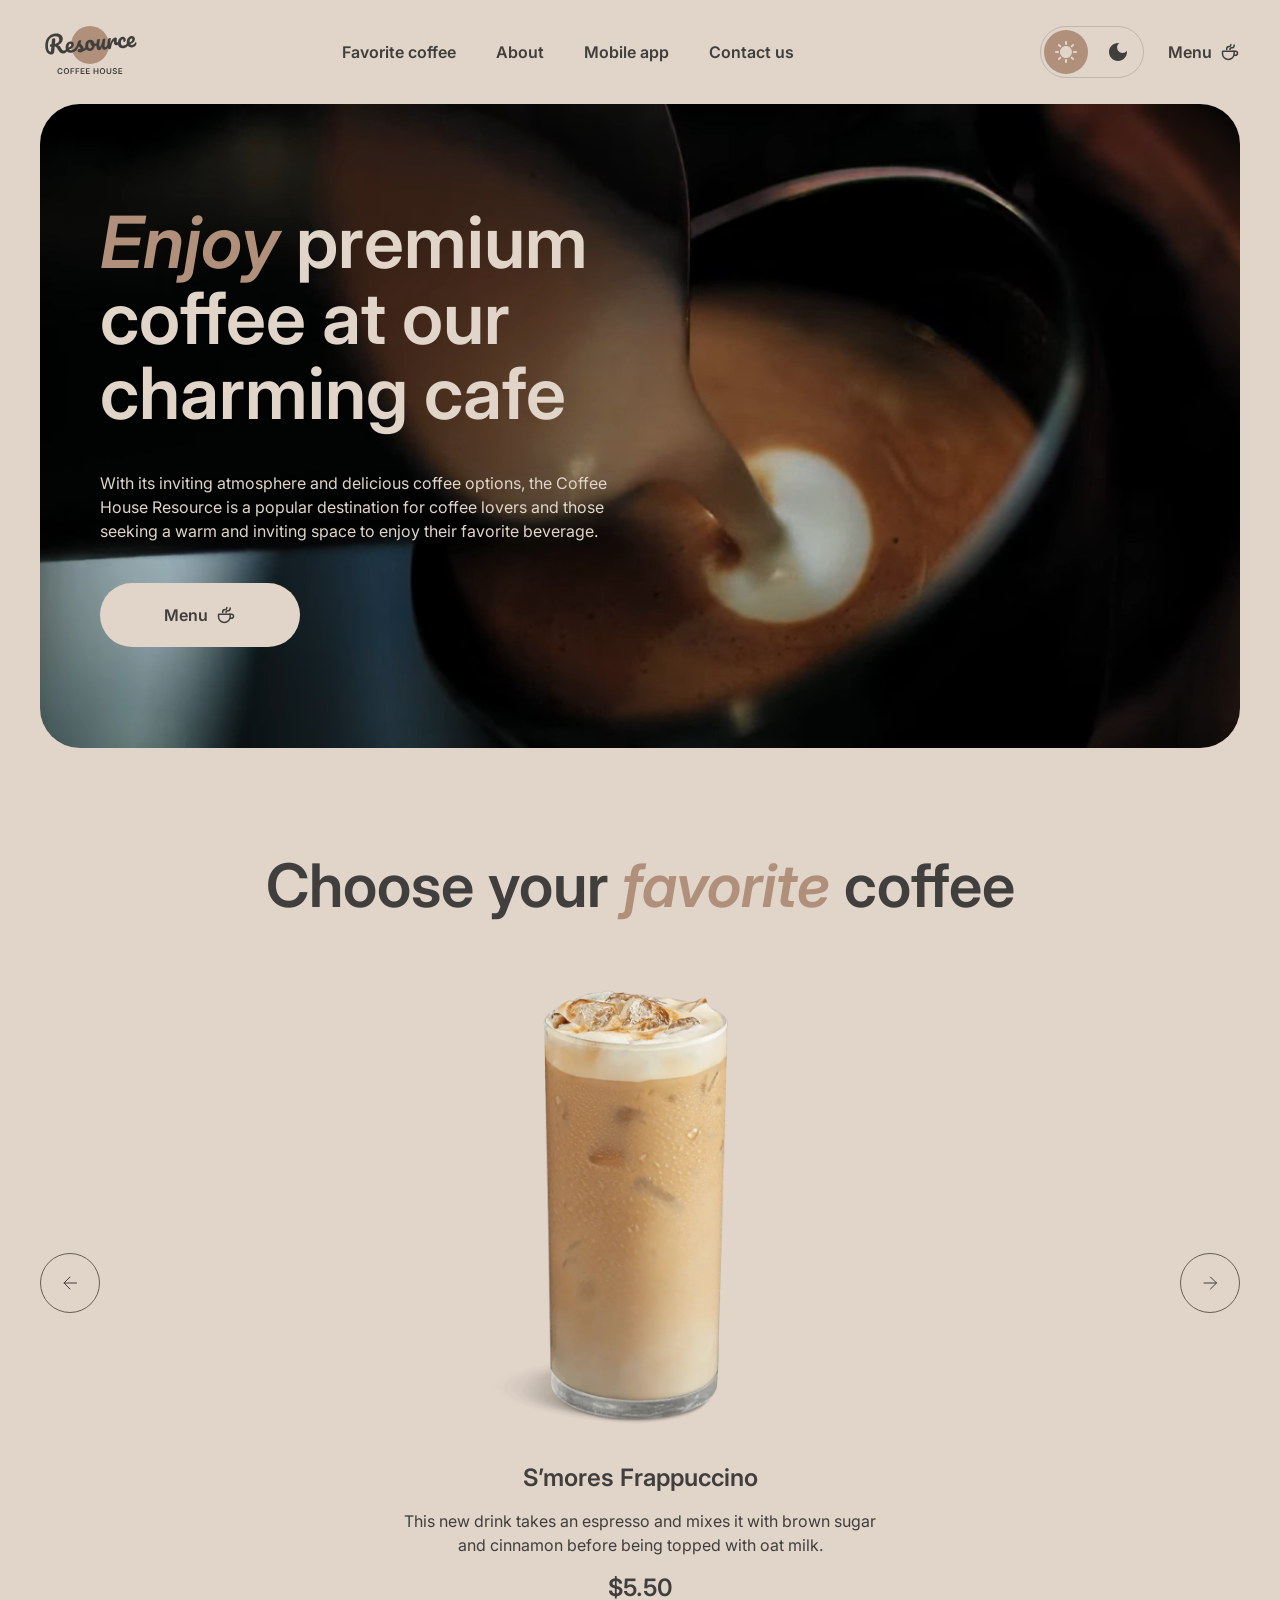
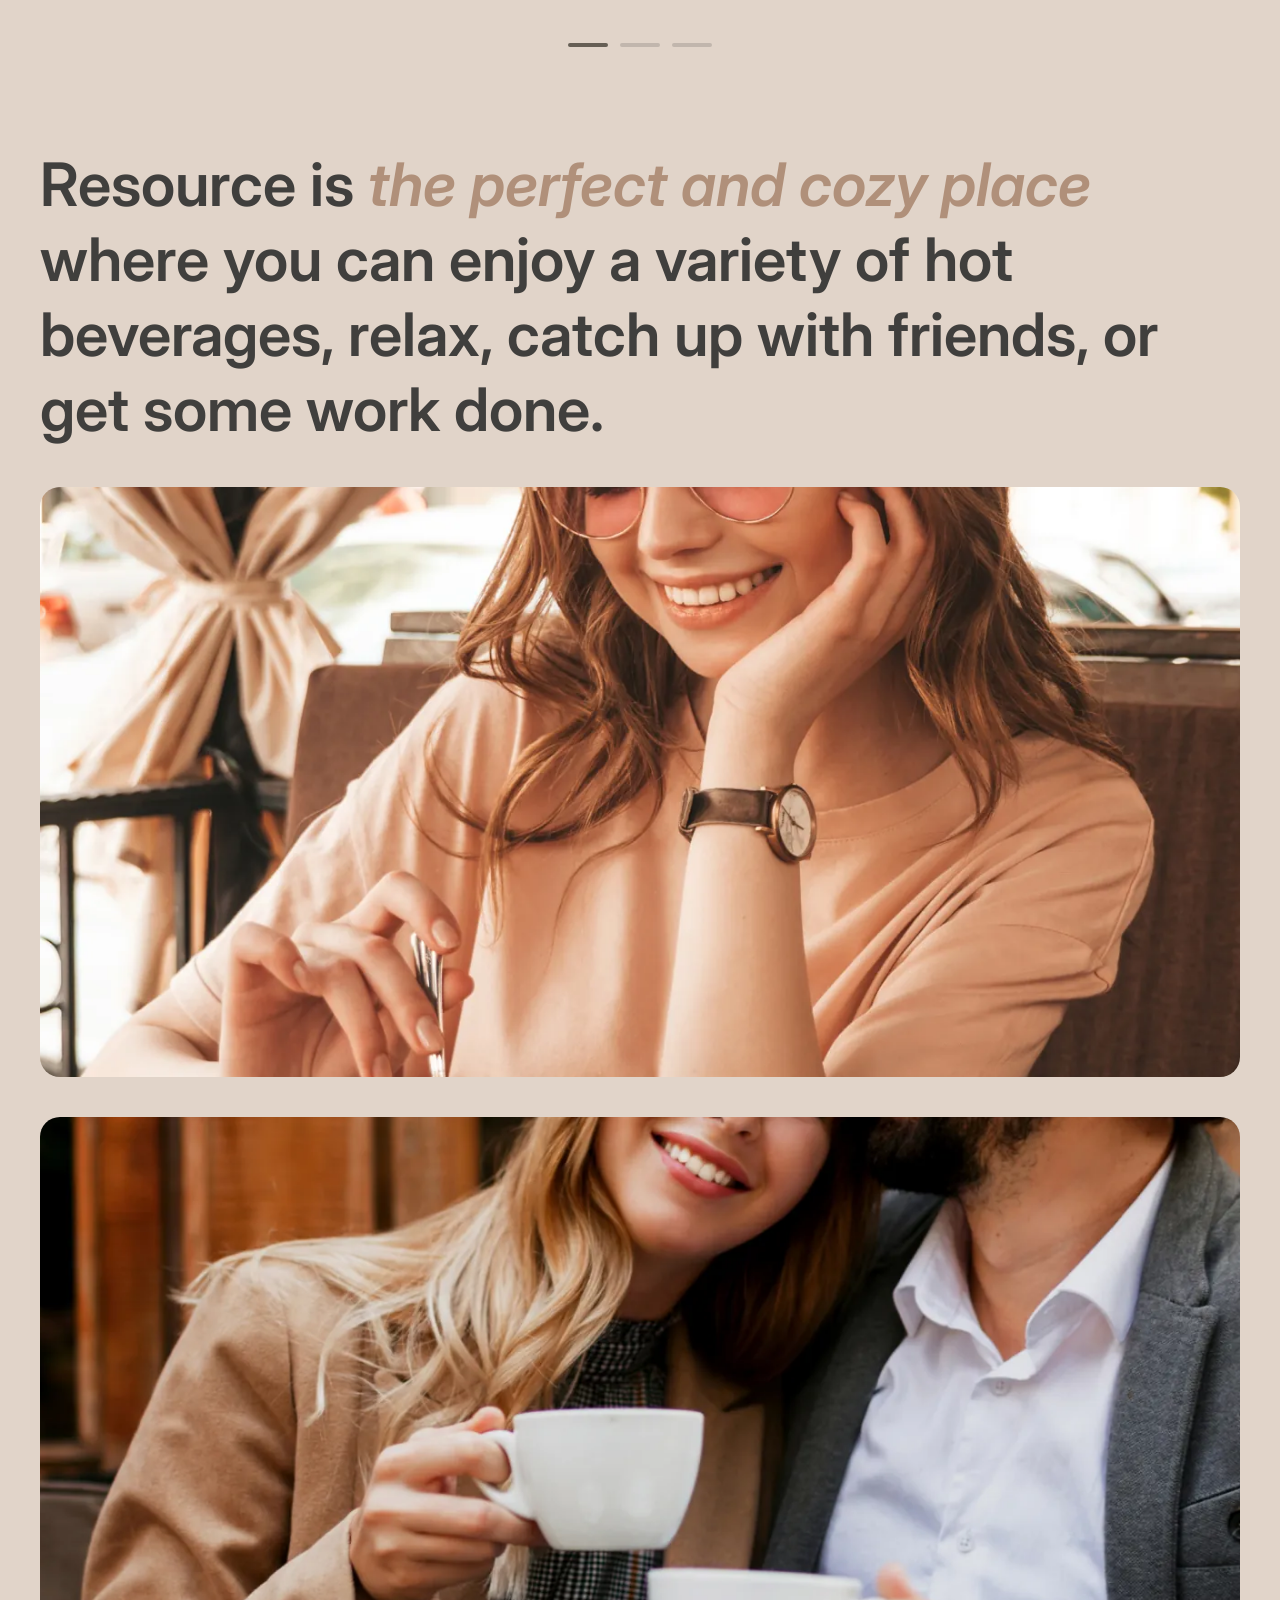
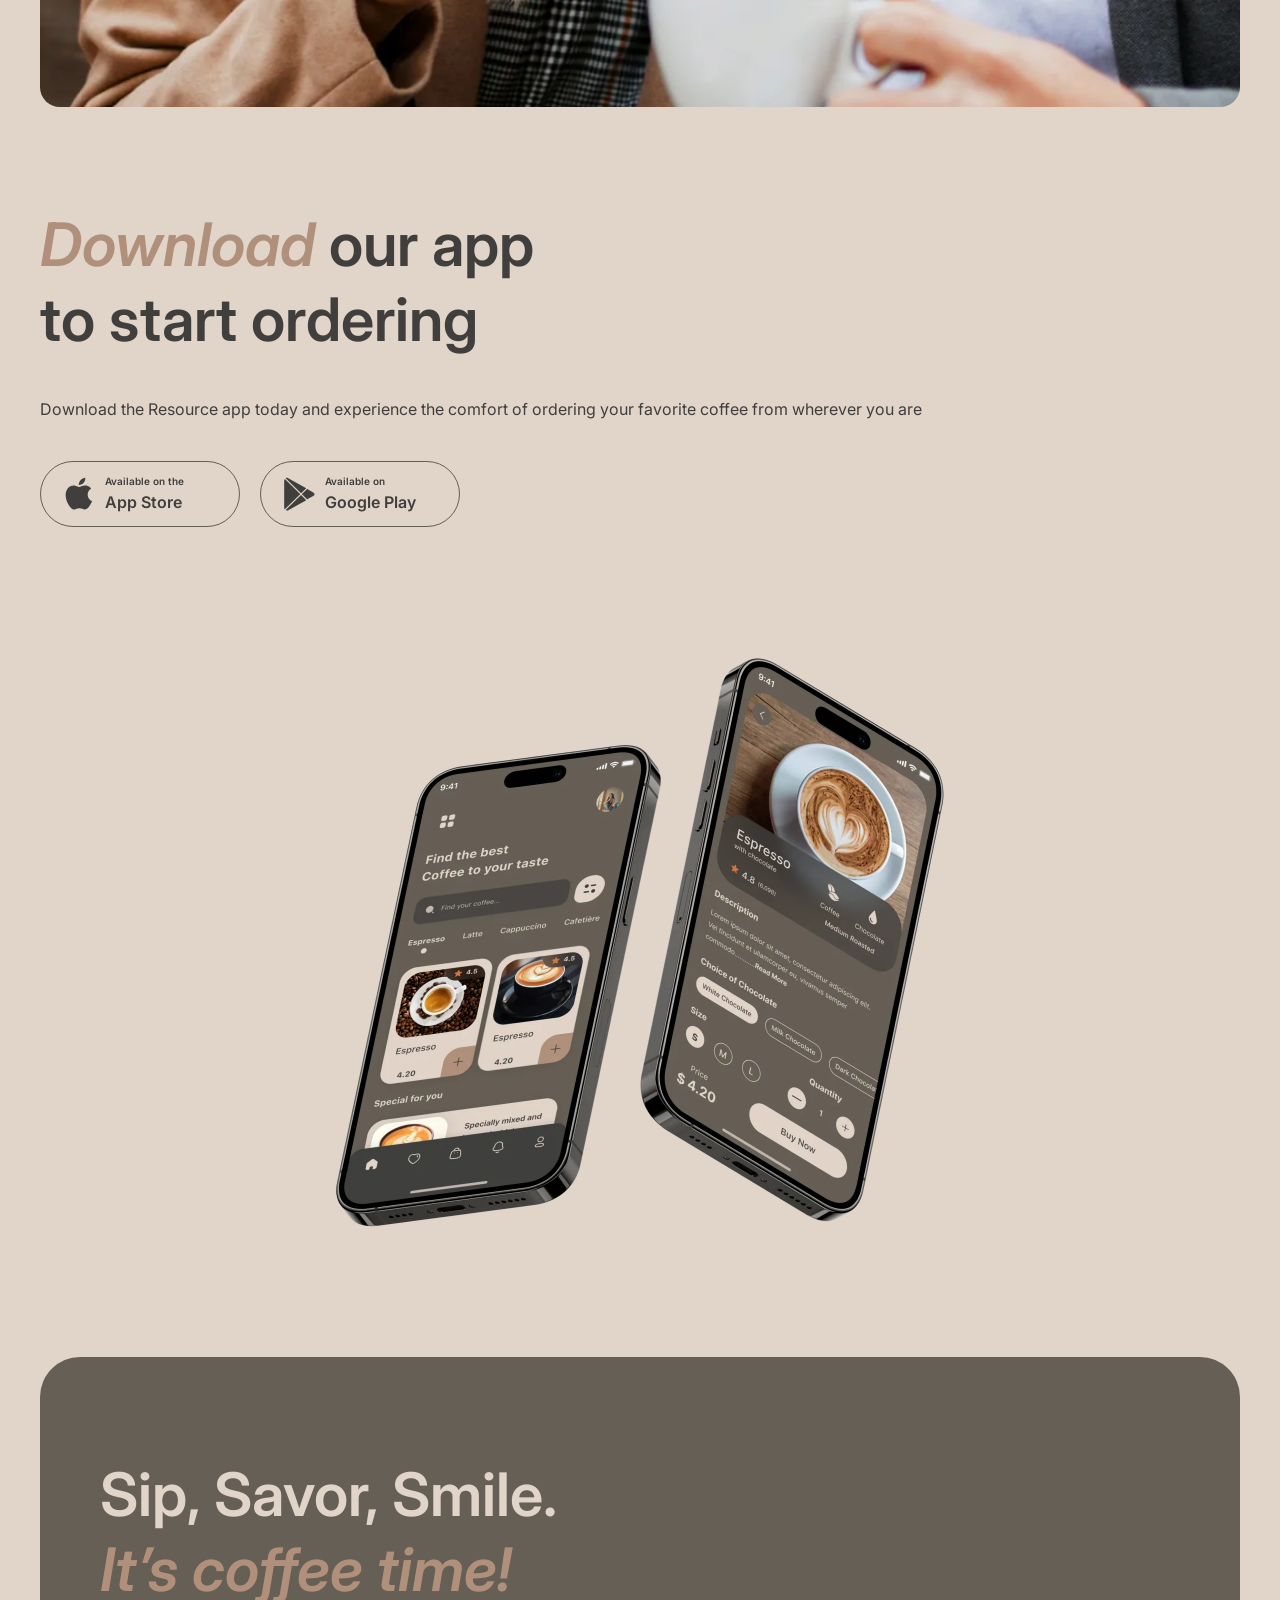
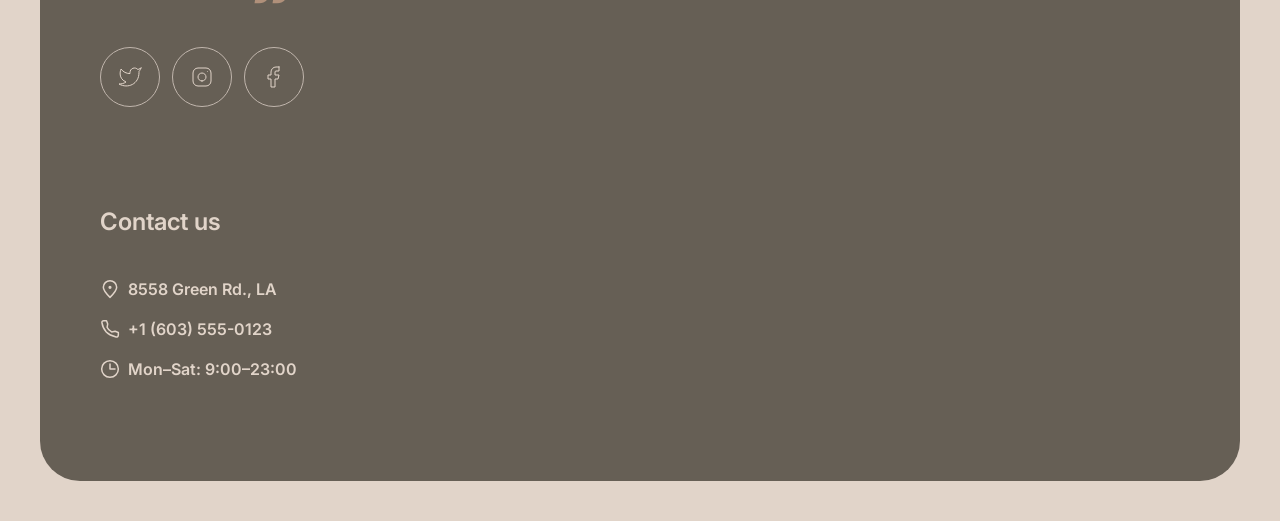
==== commit 9d0415aa: "fix: update theme script location" ====
--- a/index.html
+++ b/index.html
@@ -4,6 +4,7 @@
   <meta charset="UTF-8">
   <meta name="viewport" content="width=device-width, initial-scale=1.0">
   <title>Coffee House</title>
+  <script src="./js/theme.js"></script>
   <link rel="icon" href="./assets/latte.ico">
   <link rel="preconnect" href="https://fonts.googleapis.com">
   <link rel="preconnect" href="https://fonts.gstatic.com" crossorigin>
@@ -331,7 +332,6 @@
       </div>
     </div>
   </footer>
-  <script src="./js/theme.js" type="module"></script>
   <script src="./js/burger.js" type="module"></script>
   <script src="./js/slider.js" type="module"></script>
 </body>
--- a/css/main.css
+++ b/css/main.css
@@ -17,7 +17,7 @@
   --dark-inverse-border: #c1b6ad;
 }
 
-body.theme-dark {
+:root.theme-dark {
   --primary-text: var(--dark-primary-text);
   --inverse-text: var(--dark-inverse-text);
   --accent-text: var(--dark-accent-text);
@@ -31,7 +31,8 @@
 *,
 ::after,
 ::before {
-  box-sizing: border-box;
+  -webkit-box-sizing: border-box;
+          box-sizing: border-box;
 }
 
 html {
@@ -41,12 +42,19 @@
 body {
   min-height: 100vh;
   margin: 0;
-  display: flex;
-  flex-direction: column;
+  display: -webkit-box;
+  display: -ms-flexbox;
+  display: flex;
+  -webkit-box-orient: vertical;
+  -webkit-box-direction: normal;
+      -ms-flex-direction: column;
+          flex-direction: column;
 }
 
 main {
-  flex-grow: 1;
+  -webkit-box-flex: 1;
+      -ms-flex-positive: 1;
+          flex-grow: 1;
 }
 
 img {
@@ -100,8 +108,13 @@
 
 main {
   margin-bottom: 100px;
-  display: flex;
-  flex-direction: column;
+  display: -webkit-box;
+  display: -ms-flexbox;
+  display: flex;
+  -webkit-box-orient: vertical;
+  -webkit-box-direction: normal;
+      -ms-flex-direction: column;
+          flex-direction: column;
   gap: 100px;
 }
 
@@ -122,13 +135,21 @@
 }
 .header__container {
   position: relative;
-  display: flex;
-  justify-content: space-between;
-  align-items: center;
+  display: -webkit-box;
+  display: -ms-flexbox;
+  display: flex;
+  -webkit-box-pack: justify;
+      -ms-flex-pack: justify;
+          justify-content: space-between;
+  -webkit-box-align: center;
+      -ms-flex-align: center;
+          align-items: center;
 }
 @media screen and (min-width: 769px) {
   .header__container {
-    justify-content: flex-start;
+    -webkit-box-pack: start;
+        -ms-flex-pack: start;
+            justify-content: flex-start;
   }
 }
 .header .navigation {
@@ -136,20 +157,32 @@
   top: 100px;
   bottom: 0;
   left: 0;
-  transform: translateX(100%);
+  -webkit-transform: translateX(100%);
+          transform: translateX(100%);
   width: 100%;
   padding: 60px 16px;
   overflow-y: auto;
-  display: flex;
-  flex-direction: column;
-  align-items: center;
+  display: -webkit-box;
+  display: -ms-flexbox;
+  display: flex;
+  -webkit-box-orient: vertical;
+  -webkit-box-direction: normal;
+      -ms-flex-direction: column;
+          flex-direction: column;
+  -webkit-box-align: center;
+      -ms-flex-align: center;
+          align-items: center;
   gap: 100px;
   background: var(--page-background);
   z-index: 1;
+  -webkit-transition: -webkit-transform 250ms cubic-bezier(0.4, 0, 0.2, 1);
+  transition: -webkit-transform 250ms cubic-bezier(0.4, 0, 0.2, 1);
   transition: transform 250ms cubic-bezier(0.4, 0, 0.2, 1);
+  transition: transform 250ms cubic-bezier(0.4, 0, 0.2, 1), -webkit-transform 250ms cubic-bezier(0.4, 0, 0.2, 1);
 }
 .header .navigation_opened {
-  transform: translateX(0);
+  -webkit-transform: translateX(0);
+          transform: translateX(0);
 }
 @media screen and (min-width: 769px) {
   .header .navigation {
@@ -157,22 +190,38 @@
   }
 }
 .header .navigation__list {
-  display: flex;
-  flex-direction: column;
-  align-items: center;
+  display: -webkit-box;
+  display: -ms-flexbox;
+  display: flex;
+  -webkit-box-orient: vertical;
+  -webkit-box-direction: normal;
+      -ms-flex-direction: column;
+          flex-direction: column;
+  -webkit-box-align: center;
+      -ms-flex-align: center;
+          align-items: center;
   gap: 60px;
 }
 @media screen and (min-width: 769px) {
   .header .navigation__list {
     margin: 0 auto;
-    flex-direction: row;
+    -webkit-box-orient: horizontal;
+    -webkit-box-direction: normal;
+        -ms-flex-direction: row;
+            flex-direction: row;
     gap: 40px;
   }
 }
 .header .navigation__item {
-  display: flex;
-  justify-content: center;
-  align-items: center;
+  display: -webkit-box;
+  display: -ms-flexbox;
+  display: flex;
+  -webkit-box-pack: center;
+      -ms-flex-pack: center;
+          justify-content: center;
+  -webkit-box-align: center;
+      -ms-flex-align: center;
+          align-items: center;
 }
 .header .navigation__link {
   position: relative;
@@ -189,8 +238,12 @@
   width: 100%;
   height: 2px;
   background: var(--primary-text);
-  transform: scale(0);
+  -webkit-transform: scale(0);
+          transform: scale(0);
+  -webkit-transition: -webkit-transform 500ms cubic-bezier(0.4, 0, 0.2, 1);
+  transition: -webkit-transform 500ms cubic-bezier(0.4, 0, 0.2, 1);
   transition: transform 500ms cubic-bezier(0.4, 0, 0.2, 1);
+  transition: transform 500ms cubic-bezier(0.4, 0, 0.2, 1), -webkit-transform 500ms cubic-bezier(0.4, 0, 0.2, 1);
 }
 @media screen and (min-width: 769px) {
   .header .navigation__link {
@@ -201,14 +254,21 @@
 }
 @media (hover: hover) {
   .header .navigation__link:hover::before {
-    transform: scale(1);
+    -webkit-transform: scale(1);
+            transform: scale(1);
   }
 }
 .header .navigation .menu-link {
   position: relative;
-  display: flex;
-  justify-content: center;
-  align-items: center;
+  display: -webkit-box;
+  display: -ms-flexbox;
+  display: flex;
+  -webkit-box-pack: center;
+      -ms-flex-pack: center;
+          justify-content: center;
+  -webkit-box-align: center;
+      -ms-flex-align: center;
+          align-items: center;
   gap: 16px;
   font-weight: 600;
   font-size: 32px;
@@ -223,12 +283,18 @@
   width: 100%;
   height: 2px;
   background: var(--primary-text);
-  transform: scale(0);
+  -webkit-transform: scale(0);
+          transform: scale(0);
+  -webkit-transition: -webkit-transform 500ms cubic-bezier(0.4, 0, 0.2, 1);
+  transition: -webkit-transform 500ms cubic-bezier(0.4, 0, 0.2, 1);
   transition: transform 500ms cubic-bezier(0.4, 0, 0.2, 1);
+  transition: transform 500ms cubic-bezier(0.4, 0, 0.2, 1), -webkit-transform 500ms cubic-bezier(0.4, 0, 0.2, 1);
 }
 @media screen and (min-width: 769px) {
   .header .navigation .menu-link {
-    order: 1;
+    -webkit-box-ordinal-group: 2;
+        -ms-flex-order: 1;
+            order: 1;
     margin-left: 24px;
     padding: 16px 0;
     gap: 8px;
@@ -238,7 +304,8 @@
 }
 @media (hover: hover) {
   .header .navigation .menu-link:hover::before {
-    transform: scale(1);
+    -webkit-transform: scale(1);
+            transform: scale(1);
   }
 }
 .header .navigation .menu-link__icon {
@@ -252,8 +319,12 @@
   }
 }
 .header .control {
-  display: flex;
-  align-items: center;
+  display: -webkit-box;
+  display: -ms-flexbox;
+  display: flex;
+  -webkit-box-align: center;
+      -ms-flex-align: center;
+          align-items: center;
   gap: 12px;
 }
 @media screen and (min-width: 769px) {
@@ -264,23 +335,39 @@
 }
 .header .theme-switch {
   padding: 3px;
-  display: flex;
-  justify-content: center;
-  align-items: center;
+  display: -webkit-box;
+  display: -ms-flexbox;
+  display: flex;
+  -webkit-box-pack: center;
+      -ms-flex-pack: center;
+          justify-content: center;
+  -webkit-box-align: center;
+      -ms-flex-align: center;
+          align-items: center;
   border: 1px solid var(--primary-border);
   border-radius: 100px;
 }
 .header .theme-switch__list {
-  display: flex;
-  align-items: center;
+  display: -webkit-box;
+  display: -ms-flexbox;
+  display: flex;
+  -webkit-box-align: center;
+      -ms-flex-align: center;
+          align-items: center;
   gap: 8px;
 }
 .header .theme-switch__item {
   width: 44px;
   height: 44px;
-  display: flex;
-  justify-content: center;
-  align-items: center;
+  display: -webkit-box;
+  display: -ms-flexbox;
+  display: flex;
+  -webkit-box-pack: center;
+      -ms-flex-pack: center;
+          justify-content: center;
+  -webkit-box-align: center;
+      -ms-flex-align: center;
+          align-items: center;
   border-radius: 100px;
 }
 .header .theme-switch__item_active .theme-switch__button {
@@ -295,13 +382,20 @@
   width: 100%;
   height: 100%;
   padding: 0;
-  display: flex;
-  justify-content: center;
-  align-items: center;
+  display: -webkit-box;
+  display: -ms-flexbox;
+  display: flex;
+  -webkit-box-pack: center;
+      -ms-flex-pack: center;
+          justify-content: center;
+  -webkit-box-align: center;
+      -ms-flex-align: center;
+          align-items: center;
   background: transparent;
   border: none;
   border-radius: 100px;
   outline: none;
+  -webkit-transition: background 250ms cubic-bezier(0.4, 0, 0.2, 1);
   transition: background 250ms cubic-bezier(0.4, 0, 0.2, 1);
 }
 @media (hover: hover) {
@@ -315,6 +409,7 @@
 }
 .header .theme-switch__icon {
   color: var(--primary-text);
+  -webkit-transition: color 250ms cubic-bezier(0.4, 0, 0.2, 1);
   transition: color 250ms cubic-bezier(0.4, 0, 0.2, 1);
 }
 .header .burger-button {
@@ -322,9 +417,15 @@
   padding: 0;
   width: 44px;
   height: 44px;
-  display: flex;
-  justify-content: center;
-  align-items: center;
+  display: -webkit-box;
+  display: -ms-flexbox;
+  display: flex;
+  -webkit-box-pack: center;
+      -ms-flex-pack: center;
+          justify-content: center;
+  -webkit-box-align: center;
+      -ms-flex-align: center;
+          align-items: center;
   background: transparent;
   border: 1px solid var(--inverse-border);
   border-radius: 100px;
@@ -341,23 +442,30 @@
   width: 16px;
   border: 1px solid var(--primary-text);
   border-radius: 100px;
+  -webkit-transition: top 250ms cubic-bezier(0.4, 0, 0.2, 1), bottom 250ms cubic-bezier(0.4, 0, 0.2, 1), -webkit-transform 250ms cubic-bezier(0.4, 0, 0.2, 1);
+  transition: top 250ms cubic-bezier(0.4, 0, 0.2, 1), bottom 250ms cubic-bezier(0.4, 0, 0.2, 1), -webkit-transform 250ms cubic-bezier(0.4, 0, 0.2, 1);
   transition: top 250ms cubic-bezier(0.4, 0, 0.2, 1), bottom 250ms cubic-bezier(0.4, 0, 0.2, 1), transform 250ms cubic-bezier(0.4, 0, 0.2, 1);
+  transition: top 250ms cubic-bezier(0.4, 0, 0.2, 1), bottom 250ms cubic-bezier(0.4, 0, 0.2, 1), transform 250ms cubic-bezier(0.4, 0, 0.2, 1), -webkit-transform 250ms cubic-bezier(0.4, 0, 0.2, 1);
 }
 .header .burger-button::before {
   top: 16px;
-  transform: translateY(-50%);
+  -webkit-transform: translateY(-50%);
+          transform: translateY(-50%);
 }
 .header .burger-button::after {
   bottom: 16px;
-  transform: translateY(50%);
+  -webkit-transform: translateY(50%);
+          transform: translateY(50%);
 }
 .header .burger-button_opened::before {
   top: 50%;
-  transform: translateY(-50%) rotate(45deg);
+  -webkit-transform: translateY(-50%) rotate(45deg);
+          transform: translateY(-50%) rotate(45deg);
 }
 .header .burger-button_opened::after {
   bottom: 50%;
-  transform: translateY(50%) rotate(-45deg);
+  -webkit-transform: translateY(50%) rotate(-45deg);
+          transform: translateY(50%) rotate(-45deg);
 }
 .header.home .logo {
   cursor: default;
@@ -369,7 +477,8 @@
 }
 .header.menu .menu-link::before {
   bottom: -4px;
-  transform: scale(1.1);
+  -webkit-transform: scale(1.1);
+          transform: scale(1.1);
 }
 @media screen and (min-width: 769px) {
   .header.menu .menu-link::before {
@@ -379,8 +488,13 @@
 
 .footer__content {
   padding: 60px 16px;
-  display: flex;
-  flex-direction: column;
+  display: -webkit-box;
+  display: -ms-flexbox;
+  display: flex;
+  -webkit-box-orient: vertical;
+  -webkit-box-direction: normal;
+      -ms-flex-direction: column;
+          flex-direction: column;
   gap: 40px;
   background: var(--container-background);
   border-radius: 40px;
@@ -394,20 +508,35 @@
 @media screen and (min-width: 1440px) {
   .footer__content {
     padding: 100px;
-    flex-direction: row;
-    align-items: center;
+    -webkit-box-orient: horizontal;
+    -webkit-box-direction: normal;
+        -ms-flex-direction: row;
+            flex-direction: row;
+    -webkit-box-align: center;
+        -ms-flex-align: center;
+            align-items: center;
   }
 }
 .footer__offer {
   width: 100%;
   max-width: 530px;
-  display: flex;
-  flex-direction: column;
+  display: -webkit-box;
+  display: -ms-flexbox;
+  display: flex;
+  -webkit-box-orient: vertical;
+  -webkit-box-direction: normal;
+      -ms-flex-direction: column;
+          flex-direction: column;
   gap: 40px;
 }
 .footer__offer .offer__title {
-  display: flex;
-  flex-direction: column;
+  display: -webkit-box;
+  display: -ms-flexbox;
+  display: flex;
+  -webkit-box-orient: vertical;
+  -webkit-box-direction: normal;
+      -ms-flex-direction: column;
+          flex-direction: column;
   font-weight: 600;
   font-size: 32px;
   line-height: 1.25;
@@ -423,26 +552,43 @@
   color: var(--accent-text);
 }
 .footer__offer .socials__list {
-  display: flex;
-  align-items: center;
+  display: -webkit-box;
+  display: -ms-flexbox;
+  display: flex;
+  -webkit-box-align: center;
+      -ms-flex-align: center;
+          align-items: center;
   gap: 12px;
 }
 .footer__offer .socials__item {
   width: 60px;
   height: 60px;
-  display: flex;
-  justify-content: center;
-  align-items: center;
+  display: -webkit-box;
+  display: -ms-flexbox;
+  display: flex;
+  -webkit-box-pack: center;
+      -ms-flex-pack: center;
+          justify-content: center;
+  -webkit-box-align: center;
+      -ms-flex-align: center;
+          align-items: center;
 }
 .footer__offer .socials__link {
   width: 100%;
   height: 100%;
-  display: flex;
-  justify-content: center;
-  align-items: center;
+  display: -webkit-box;
+  display: -ms-flexbox;
+  display: flex;
+  -webkit-box-pack: center;
+      -ms-flex-pack: center;
+          justify-content: center;
+  -webkit-box-align: center;
+      -ms-flex-align: center;
+          align-items: center;
   background: transparent;
   border: 1px solid var(--primary-border);
   border-radius: 100px;
+  -webkit-transition: background 250ms cubic-bezier(0.4, 0, 0.2, 1), border-color 250ms cubic-bezier(0.4, 0, 0.2, 1);
   transition: background 250ms cubic-bezier(0.4, 0, 0.2, 1), border-color 250ms cubic-bezier(0.4, 0, 0.2, 1);
 }
 @media (hover: hover) {
@@ -456,11 +602,17 @@
 }
 .footer__offer .socials__icon {
   color: var(--inverse-text);
+  -webkit-transition: color 250ms cubic-bezier(0.4, 0, 0.2, 1);
   transition: color 250ms cubic-bezier(0.4, 0, 0.2, 1);
 }
 .footer__contact {
-  display: flex;
-  flex-direction: column;
+  display: -webkit-box;
+  display: -ms-flexbox;
+  display: flex;
+  -webkit-box-orient: vertical;
+  -webkit-box-direction: normal;
+      -ms-flex-direction: column;
+          flex-direction: column;
   gap: 40px;
 }
 .footer__contact .contact__title {
@@ -471,14 +623,23 @@
   color: var(--inverse-text);
 }
 .footer__contact .contact__list {
-  display: flex;
-  flex-direction: column;
+  display: -webkit-box;
+  display: -ms-flexbox;
+  display: flex;
+  -webkit-box-orient: vertical;
+  -webkit-box-direction: normal;
+      -ms-flex-direction: column;
+          flex-direction: column;
   gap: 16px;
 }
 .footer__contact .contact__item,
 .footer__contact .contact__link {
-  display: flex;
-  align-items: center;
+  display: -webkit-box;
+  display: -ms-flexbox;
+  display: flex;
+  -webkit-box-align: center;
+      -ms-flex-align: center;
+          align-items: center;
   gap: 8px;
 }
 .footer__contact .contact__link {
@@ -492,12 +653,17 @@
   width: 100%;
   height: 2px;
   background: var(--inverse-text);
-  transform: scale(0);
+  -webkit-transform: scale(0);
+          transform: scale(0);
+  -webkit-transition: -webkit-transform 500ms cubic-bezier(0.4, 0, 0.2, 1);
+  transition: -webkit-transform 500ms cubic-bezier(0.4, 0, 0.2, 1);
   transition: transform 500ms cubic-bezier(0.4, 0, 0.2, 1);
+  transition: transform 500ms cubic-bezier(0.4, 0, 0.2, 1), -webkit-transform 500ms cubic-bezier(0.4, 0, 0.2, 1);
 }
 @media (hover: hover) {
   .footer__contact .contact__link:hover::before {
-    transform: scale(1);
+    -webkit-transform: scale(1);
+            transform: scale(1);
   }
 }
 .footer__contact .contact__icon {
@@ -521,6 +687,7 @@
   opacity: 0;
   visibility: hidden;
   pointer-events: none;
+  -webkit-transition: opacity 250ms cubic-bezier(0.4, 0, 0.2, 1), visibility 250ms cubic-bezier(0.4, 0, 0.2, 1);
   transition: opacity 250ms cubic-bezier(0.4, 0, 0.2, 1), visibility 250ms cubic-bezier(0.4, 0, 0.2, 1);
 }
 .overlay.opened {
@@ -529,7 +696,8 @@
   pointer-events: all;
 }
 .overlay.opened .modal {
-  transform: translate(-50%, -50%) scale(1);
+  -webkit-transform: translate(-50%, -50%) scale(1);
+          transform: translate(-50%, -50%) scale(1);
   opacity: 1;
 }
 .overlay .modal {
@@ -539,14 +707,20 @@
   width: 90%;
   max-width: 688px;
   max-height: calc(100% - 32px);
-  transform: translate(-50%, -50%) scale(1.1);
+  -webkit-transform: translate(-50%, -50%) scale(1.1);
+          transform: translate(-50%, -50%) scale(1.1);
   padding: 16px;
+  display: -webkit-box;
+  display: -ms-flexbox;
   display: flex;
   gap: 20px;
   background: var(--page-background);
   border-radius: 40px;
   opacity: 0;
+  -webkit-transition: opacity 250ms cubic-bezier(0.4, 0, 0.2, 1), -webkit-transform 250ms cubic-bezier(0.4, 0, 0.2, 1);
+  transition: opacity 250ms cubic-bezier(0.4, 0, 0.2, 1), -webkit-transform 250ms cubic-bezier(0.4, 0, 0.2, 1);
   transition: transform 250ms cubic-bezier(0.4, 0, 0.2, 1), opacity 250ms cubic-bezier(0.4, 0, 0.2, 1);
+  transition: transform 250ms cubic-bezier(0.4, 0, 0.2, 1), opacity 250ms cubic-bezier(0.4, 0, 0.2, 1), -webkit-transform 250ms cubic-bezier(0.4, 0, 0.2, 1);
 }
 @media screen and (min-width: 768px) {
   .overlay .modal {
@@ -566,11 +740,17 @@
 }
 .overlay .modal__image {
   border-radius: 40px;
-  transform: scale(1.1);
+  -webkit-transform: scale(1.1);
+          transform: scale(1.1);
 }
 .overlay .modal__content {
-  display: flex;
-  flex-direction: column;
+  display: -webkit-box;
+  display: -ms-flexbox;
+  display: flex;
+  -webkit-box-orient: vertical;
+  -webkit-box-direction: normal;
+      -ms-flex-direction: column;
+          flex-direction: column;
   gap: 20px;
   overflow-y: auto;
 }
@@ -585,6 +765,7 @@
   border: 1px solid var(--inverse-border);
   border-radius: 100px;
   outline: none;
+  -webkit-transition: color 250ms cubic-bezier(0.4, 0, 0.2, 1), background 250ms cubic-bezier(0.4, 0, 0.2, 1), border-color 250ms cubic-bezier(0.4, 0, 0.2, 1);
   transition: color 250ms cubic-bezier(0.4, 0, 0.2, 1), background 250ms cubic-bezier(0.4, 0, 0.2, 1), border-color 250ms cubic-bezier(0.4, 0, 0.2, 1);
 }
 @media (hover: hover) {
@@ -596,8 +777,13 @@
   }
 }
 .overlay .product {
-  display: flex;
-  flex-direction: column;
+  display: -webkit-box;
+  display: -ms-flexbox;
+  display: flex;
+  -webkit-box-orient: vertical;
+  -webkit-box-direction: normal;
+      -ms-flex-direction: column;
+          flex-direction: column;
   gap: 12px;
 }
 .overlay .product__name {
@@ -612,8 +798,13 @@
 }
 .overlay .size,
 .overlay .additive {
-  display: flex;
-  flex-direction: column;
+  display: -webkit-box;
+  display: -ms-flexbox;
+  display: flex;
+  -webkit-box-orient: vertical;
+  -webkit-box-direction: normal;
+      -ms-flex-direction: column;
+          flex-direction: column;
   gap: 8px;
 }
 .overlay .size__name,
@@ -624,22 +815,32 @@
 }
 .overlay .size__list,
 .overlay .additive__list {
-  display: flex;
-  flex-wrap: wrap;
+  display: -webkit-box;
+  display: -ms-flexbox;
+  display: flex;
+  -ms-flex-wrap: wrap;
+      flex-wrap: wrap;
   gap: 8px;
 }
 .overlay .size__item,
 .overlay .additive__item {
   padding: 8px 12px 8px 8px;
-  display: flex;
-  justify-content: center;
-  align-items: center;
+  display: -webkit-box;
+  display: -ms-flexbox;
+  display: flex;
+  -webkit-box-pack: center;
+      -ms-flex-pack: center;
+          justify-content: center;
+  -webkit-box-align: center;
+      -ms-flex-align: center;
+          align-items: center;
   gap: 8px;
   font-weight: 600;
   font-size: 16px;
   line-height: 1.5;
   border: 1px solid var(--primary-border);
   border-radius: 100px;
+  -webkit-transition: background 250ms cubic-bezier(0.4, 0, 0.2, 1), border-color 250ms cubic-bezier(0.4, 0, 0.2, 1);
   transition: background 250ms cubic-bezier(0.4, 0, 0.2, 1), border-color 250ms cubic-bezier(0.4, 0, 0.2, 1);
 }
 .overlay .size__item_active,
@@ -683,16 +884,24 @@
 .overlay .additive__icon {
   width: 30px;
   height: 30px;
-  display: flex;
-  justify-content: center;
-  align-items: center;
+  display: -webkit-box;
+  display: -ms-flexbox;
+  display: flex;
+  -webkit-box-pack: center;
+      -ms-flex-pack: center;
+          justify-content: center;
+  -webkit-box-align: center;
+      -ms-flex-align: center;
+          align-items: center;
   background: var(--primary-border);
   border-radius: 100px;
+  -webkit-transition: background 250ms cubic-bezier(0.4, 0, 0.2, 1);
   transition: background 250ms cubic-bezier(0.4, 0, 0.2, 1);
 }
 .overlay .size__text,
 .overlay .additive__text {
   color: var(--primary-text);
+  -webkit-transition: color 250ms cubic-bezier(0.4, 0, 0.2, 1);
   transition: color 250ms cubic-bezier(0.4, 0, 0.2, 1);
 }
 .overlay .size__item_active {
@@ -700,8 +909,12 @@
   pointer-events: none;
 }
 .overlay .total {
-  display: flex;
-  justify-content: space-between;
+  display: -webkit-box;
+  display: -ms-flexbox;
+  display: flex;
+  -webkit-box-pack: justify;
+      -ms-flex-pack: justify;
+          justify-content: space-between;
   gap: 20px;
   font-weight: 600;
   font-size: 24px;
@@ -709,12 +922,15 @@
 }
 .overlay .alert {
   padding: 12px 0;
+  display: -webkit-box;
+  display: -ms-flexbox;
   display: flex;
   gap: 8px;
   border-top: 1px solid var(--primary-border);
 }
 .overlay .alert__icon {
-  flex-shrink: 0;
+  -ms-flex-negative: 0;
+      flex-shrink: 0;
 }
 .overlay .alert__description {
   font-weight: 600;
@@ -723,8 +939,13 @@
 }
 
 .download__container {
-  display: flex;
-  flex-direction: column;
+  display: -webkit-box;
+  display: -ms-flexbox;
+  display: flex;
+  -webkit-box-orient: vertical;
+  -webkit-box-direction: normal;
+      -ms-flex-direction: column;
+          flex-direction: column;
   gap: 40px;
 }
 @media screen and (min-width: 768px) {
@@ -734,13 +955,23 @@
 }
 @media screen and (min-width: 1440px) {
   .download__container {
-    flex-direction: row;
-    align-items: center;
+    -webkit-box-orient: horizontal;
+    -webkit-box-direction: normal;
+        -ms-flex-direction: row;
+            flex-direction: row;
+    -webkit-box-align: center;
+        -ms-flex-align: center;
+            align-items: center;
   }
 }
 .download__content {
-  display: flex;
-  flex-direction: column;
+  display: -webkit-box;
+  display: -ms-flexbox;
+  display: flex;
+  -webkit-box-orient: vertical;
+  -webkit-box-direction: normal;
+      -ms-flex-direction: column;
+          flex-direction: column;
   gap: 40px;
 }
 .download__title {
@@ -763,27 +994,42 @@
   line-height: 1.5;
 }
 .download__list {
-  display: flex;
-  flex-direction: column;
+  display: -webkit-box;
+  display: -ms-flexbox;
+  display: flex;
+  -webkit-box-orient: vertical;
+  -webkit-box-direction: normal;
+      -ms-flex-direction: column;
+          flex-direction: column;
   gap: 20px;
 }
 @media screen and (min-width: 768px) {
   .download__list {
-    flex-direction: row;
-    align-items: center;
+    -webkit-box-orient: horizontal;
+    -webkit-box-direction: normal;
+        -ms-flex-direction: row;
+            flex-direction: row;
+    -webkit-box-align: center;
+        -ms-flex-align: center;
+            align-items: center;
   }
 }
 .download__item {
   width: 100%;
   max-width: 200px;
   padding: 12px 20px;
-  display: flex;
-  align-items: center;
+  display: -webkit-box;
+  display: -ms-flexbox;
+  display: flex;
+  -webkit-box-align: center;
+      -ms-flex-align: center;
+          align-items: center;
   gap: 8px;
   background: transparent;
   border: 1px solid var(--inverse-border);
   border-radius: 100px;
   outline: none;
+  -webkit-transition: background 250ms cubic-bezier(0.4, 0, 0.2, 1), border-color 250ms cubic-bezier(0.4, 0, 0.2, 1);
   transition: background 250ms cubic-bezier(0.4, 0, 0.2, 1), border-color 250ms cubic-bezier(0.4, 0, 0.2, 1);
 }
 @media (hover: hover) {
@@ -800,15 +1046,22 @@
 }
 .download__icon {
   color: var(--primary-text);
+  -webkit-transition: color 250ms cubic-bezier(0.4, 0, 0.2, 1);
   transition: color 250ms cubic-bezier(0.4, 0, 0.2, 1);
 }
 .download__text {
-  display: flex;
-  flex-direction: column;
+  display: -webkit-box;
+  display: -ms-flexbox;
+  display: flex;
+  -webkit-box-orient: vertical;
+  -webkit-box-direction: normal;
+      -ms-flex-direction: column;
+          flex-direction: column;
   gap: 2px;
   font-weight: 600;
   font-size: 10px;
   line-height: 1.4;
+  -webkit-transition: color 250ms cubic-bezier(0.4, 0, 0.2, 1);
   transition: color 250ms cubic-bezier(0.4, 0, 0.2, 1);
 }
 .download__text_highlight {
@@ -821,8 +1074,13 @@
 }
 
 .resource__container {
-  display: flex;
-  flex-direction: column;
+  display: -webkit-box;
+  display: -ms-flexbox;
+  display: flex;
+  -webkit-box-orient: vertical;
+  -webkit-box-direction: normal;
+      -ms-flex-direction: column;
+          flex-direction: column;
   gap: 40px;
 }
 .resource__description {
@@ -854,15 +1112,22 @@
 .resource__item {
   width: 100%;
   height: 100%;
-  display: flex;
-  justify-content: center;
-  align-items: center;
+  display: -webkit-box;
+  display: -ms-flexbox;
+  display: flex;
+  -webkit-box-pack: center;
+      -ms-flex-pack: center;
+          justify-content: center;
+  -webkit-box-align: center;
+      -ms-flex-align: center;
+          align-items: center;
   border-radius: 20px;
   overflow: hidden;
 }
 @media (hover: hover) {
   .resource__item:hover .resource__image {
-    transform: scale(1);
+    -webkit-transform: scale(1);
+            transform: scale(1);
   }
 }
 @media screen and (min-width: 1440px) {
@@ -876,6 +1141,8 @@
 }
 @media screen and (min-width: 1440px) {
   .resource__item:nth-child(2) {
+    display: -webkit-box;
+    display: -ms-flexbox;
     display: flex;
     grid-column: 1;
     grid-row: 3;
@@ -886,6 +1153,8 @@
 }
 @media screen and (min-width: 1440px) {
   .resource__item:nth-child(3) {
+    display: -webkit-box;
+    display: -ms-flexbox;
     display: flex;
     grid-column: 2;
     grid-row: 1;
@@ -900,16 +1169,28 @@
 .resource__image {
   width: 100%;
   height: 100%;
-  object-fit: cover;
+  -o-object-fit: cover;
+     object-fit: cover;
   border-radius: 20px;
-  transform: scale(1.1);
+  -webkit-transform: scale(1.1);
+          transform: scale(1.1);
+  -webkit-transition: -webkit-transform 500ms cubic-bezier(0.4, 0, 0.2, 1);
+  transition: -webkit-transform 500ms cubic-bezier(0.4, 0, 0.2, 1);
   transition: transform 500ms cubic-bezier(0.4, 0, 0.2, 1);
+  transition: transform 500ms cubic-bezier(0.4, 0, 0.2, 1), -webkit-transform 500ms cubic-bezier(0.4, 0, 0.2, 1);
 }
 
 .choose__container {
-  display: flex;
-  flex-direction: column;
-  align-items: center;
+  display: -webkit-box;
+  display: -ms-flexbox;
+  display: flex;
+  -webkit-box-orient: vertical;
+  -webkit-box-direction: normal;
+      -ms-flex-direction: column;
+          flex-direction: column;
+  -webkit-box-align: center;
+      -ms-flex-align: center;
+          align-items: center;
   gap: 40px;
 }
 .choose__title {
@@ -930,32 +1211,61 @@
 .choose__slider-box {
   position: relative;
   width: 100%;
-  display: flex;
-  flex-direction: column;
-  align-items: center;
+  display: -webkit-box;
+  display: -ms-flexbox;
+  display: flex;
+  -webkit-box-orient: vertical;
+  -webkit-box-direction: normal;
+      -ms-flex-direction: column;
+          flex-direction: column;
+  -webkit-box-align: center;
+      -ms-flex-align: center;
+          align-items: center;
   gap: 40px;
 }
 .choose__slider {
   width: 100%;
   max-width: 480px;
   overflow: hidden;
+  -ms-touch-action: pan-y;
+      touch-action: pan-y;
 }
 .choose__list {
-  display: flex;
+  display: -webkit-box;
+  display: -ms-flexbox;
+  display: flex;
+  -webkit-transition: -webkit-transform 500ms cubic-bezier(0.4, 0, 0.2, 1);
+  transition: -webkit-transform 500ms cubic-bezier(0.4, 0, 0.2, 1);
   transition: transform 500ms cubic-bezier(0.4, 0, 0.2, 1);
+  transition: transform 500ms cubic-bezier(0.4, 0, 0.2, 1), -webkit-transform 500ms cubic-bezier(0.4, 0, 0.2, 1);
 }
 .choose__item {
-  flex-shrink: 0;
-  width: 100%;
-  display: flex;
-  flex-direction: column;
-  align-items: center;
+  -ms-flex-negative: 0;
+      flex-shrink: 0;
+  width: 100%;
+  display: -webkit-box;
+  display: -ms-flexbox;
+  display: flex;
+  -webkit-box-orient: vertical;
+  -webkit-box-direction: normal;
+      -ms-flex-direction: column;
+          flex-direction: column;
+  -webkit-box-align: center;
+      -ms-flex-align: center;
+          align-items: center;
   gap: 20px;
 }
 .choose__box {
-  display: flex;
-  flex-direction: column;
-  align-items: center;
+  display: -webkit-box;
+  display: -ms-flexbox;
+  display: flex;
+  -webkit-box-orient: vertical;
+  -webkit-box-direction: normal;
+      -ms-flex-direction: column;
+          flex-direction: column;
+  -webkit-box-align: center;
+      -ms-flex-align: center;
+          align-items: center;
   gap: 16px;
 }
 .choose__subtitle {
@@ -977,16 +1287,26 @@
   text-align: center;
 }
 .choose .bullet__list {
-  display: flex;
-  justify-content: center;
+  display: -webkit-box;
+  display: -ms-flexbox;
+  display: flex;
+  -webkit-box-pack: center;
+      -ms-flex-pack: center;
+          justify-content: center;
   gap: 12px;
 }
 .choose .bullet__item {
   width: 40px;
   height: 4px;
-  display: flex;
-  justify-content: center;
-  align-items: center;
+  display: -webkit-box;
+  display: -ms-flexbox;
+  display: flex;
+  -webkit-box-pack: center;
+      -ms-flex-pack: center;
+          justify-content: center;
+  -webkit-box-align: center;
+      -ms-flex-align: center;
+          align-items: center;
   background: var(--primary-border);
   border-radius: 100px;
 }
@@ -1003,30 +1323,49 @@
     right: 0;
     bottom: 44px;
     left: 0;
+    display: -webkit-box;
+    display: -ms-flexbox;
     display: flex;
-    justify-content: space-between;
-    align-items: center;
+    -webkit-box-pack: justify;
+        -ms-flex-pack: justify;
+            justify-content: space-between;
+    -webkit-box-align: center;
+        -ms-flex-align: center;
+            align-items: center;
   }
 }
 .choose .arrow__item {
   width: 60px;
   height: 60px;
-  display: flex;
-  justify-content: center;
-  align-items: center;
+  display: -webkit-box;
+  display: -ms-flexbox;
+  display: flex;
+  -webkit-box-pack: center;
+      -ms-flex-pack: center;
+          justify-content: center;
+  -webkit-box-align: center;
+      -ms-flex-align: center;
+          align-items: center;
   border-radius: 100px;
 }
 .choose .arrow__button {
   width: 100%;
   height: 100%;
   padding: 0;
-  display: flex;
-  justify-content: center;
-  align-items: center;
+  display: -webkit-box;
+  display: -ms-flexbox;
+  display: flex;
+  -webkit-box-pack: center;
+      -ms-flex-pack: center;
+          justify-content: center;
+  -webkit-box-align: center;
+      -ms-flex-align: center;
+          align-items: center;
   background: transparent;
   border: 1px solid var(--inverse-border);
   border-radius: 100px;
   outline: none;
+  -webkit-transition: background 250ms cubic-bezier(0.4, 0, 0.2, 1), border-color 250ms cubic-bezier(0.4, 0, 0.2, 1);
   transition: background 250ms cubic-bezier(0.4, 0, 0.2, 1), border-color 250ms cubic-bezier(0.4, 0, 0.2, 1);
 }
 @media (hover: hover) {
@@ -1041,6 +1380,7 @@
 }
 .choose .arrow__icon {
   color: var(--primary-text);
+  -webkit-transition: color 250ms cubic-bezier(0.4, 0, 0.2, 1);
   transition: color 250ms cubic-bezier(0.4, 0, 0.2, 1);
 }
 
@@ -1051,7 +1391,8 @@
   width: 100%;
   height: 552px;
   display: block;
-  object-fit: cover;
+  -o-object-fit: cover;
+     object-fit: cover;
   border-radius: 40px;
 }
 @media screen and (min-width: 768px) {
@@ -1066,8 +1407,13 @@
   right: 16px;
   height: 100%;
   padding: 60px 16px;
-  display: flex;
-  flex-direction: column;
+  display: -webkit-box;
+  display: -ms-flexbox;
+  display: flex;
+  -webkit-box-orient: vertical;
+  -webkit-box-direction: normal;
+      -ms-flex-direction: column;
+          flex-direction: column;
   gap: 40px;
 }
 @media screen and (min-width: 768px) {
@@ -1113,9 +1459,15 @@
   width: 100%;
   max-width: 200px;
   padding: 20px;
-  display: flex;
-  justify-content: center;
-  align-items: center;
+  display: -webkit-box;
+  display: -ms-flexbox;
+  display: flex;
+  -webkit-box-pack: center;
+      -ms-flex-pack: center;
+          justify-content: center;
+  -webkit-box-align: center;
+      -ms-flex-align: center;
+          align-items: center;
   gap: 8px;
   font-weight: 600;
   font-size: 16px;
@@ -1131,10 +1483,12 @@
 }
 @media (hover: hover) {
   .enjoy__link:hover .enjoy__text {
-    transform: translate(-83%, -50%);
+    -webkit-transform: translate(-83%, -50%);
+            transform: translate(-83%, -50%);
   }
   .enjoy__link:hover .enjoy__icon {
-    transform: translate(83%, -50%);
+    -webkit-transform: translate(83%, -50%);
+            transform: translate(83%, -50%);
     opacity: 1;
   }
 }
@@ -1143,8 +1497,12 @@
     position: absolute;
     top: 50%;
     left: 50%;
-    transform: translate(-50%, -50%);
+    -webkit-transform: translate(-50%, -50%);
+            transform: translate(-50%, -50%);
+    -webkit-transition: -webkit-transform 250ms cubic-bezier(0.4, 0, 0.2, 1);
+    transition: -webkit-transform 250ms cubic-bezier(0.4, 0, 0.2, 1);
     transition: transform 250ms cubic-bezier(0.4, 0, 0.2, 1);
+    transition: transform 250ms cubic-bezier(0.4, 0, 0.2, 1), -webkit-transform 250ms cubic-bezier(0.4, 0, 0.2, 1);
   }
 }
 @media screen and (min-width: 1440px) {
@@ -1152,16 +1510,27 @@
     position: absolute;
     top: 50%;
     left: 50%;
-    transform: translate(-50%, -50%);
+    -webkit-transform: translate(-50%, -50%);
+            transform: translate(-50%, -50%);
     opacity: 0;
+    -webkit-transition: opacity 250ms cubic-bezier(0.4, 0, 0.2, 1), -webkit-transform 250ms cubic-bezier(0.4, 0, 0.2, 1);
+    transition: opacity 250ms cubic-bezier(0.4, 0, 0.2, 1), -webkit-transform 250ms cubic-bezier(0.4, 0, 0.2, 1);
     transition: transform 250ms cubic-bezier(0.4, 0, 0.2, 1), opacity 250ms cubic-bezier(0.4, 0, 0.2, 1);
+    transition: transform 250ms cubic-bezier(0.4, 0, 0.2, 1), opacity 250ms cubic-bezier(0.4, 0, 0.2, 1), -webkit-transform 250ms cubic-bezier(0.4, 0, 0.2, 1);
   }
 }
 
 .menu__container {
-  display: flex;
-  flex-direction: column;
-  align-items: center;
+  display: -webkit-box;
+  display: -ms-flexbox;
+  display: flex;
+  -webkit-box-orient: vertical;
+  -webkit-box-direction: normal;
+      -ms-flex-direction: column;
+          flex-direction: column;
+  -webkit-box-align: center;
+      -ms-flex-align: center;
+          align-items: center;
   gap: 40px;
 }
 .menu__title {
@@ -1182,9 +1551,15 @@
   color: var(--accent-text);
 }
 .menu .filter__list {
-  display: flex;
-  justify-content: center;
-  align-items: center;
+  display: -webkit-box;
+  display: -ms-flexbox;
+  display: flex;
+  -webkit-box-pack: center;
+      -ms-flex-pack: center;
+          justify-content: center;
+  -webkit-box-align: center;
+      -ms-flex-align: center;
+          align-items: center;
   gap: 8px;
 }
 @media screen and (min-width: 768px) {
@@ -1193,9 +1568,15 @@
   }
 }
 .menu .filter__item {
-  display: flex;
-  justify-content: center;
-  align-items: center;
+  display: -webkit-box;
+  display: -ms-flexbox;
+  display: flex;
+  -webkit-box-pack: center;
+      -ms-flex-pack: center;
+          justify-content: center;
+  -webkit-box-align: center;
+      -ms-flex-align: center;
+          align-items: center;
   border-radius: 100px;
 }
 .menu .filter__item_active .filter__button {
@@ -1210,9 +1591,15 @@
 }
 .menu .filter__button {
   padding: 8px 16px 8px 8px;
-  display: flex;
-  justify-content: center;
-  align-items: center;
+  display: -webkit-box;
+  display: -ms-flexbox;
+  display: flex;
+  -webkit-box-pack: center;
+      -ms-flex-pack: center;
+          justify-content: center;
+  -webkit-box-align: center;
+      -ms-flex-align: center;
+          align-items: center;
   gap: 8px;
   font-weight: 600;
   font-size: 16px;
@@ -1222,6 +1609,7 @@
   border: 1px solid var(--primary-border);
   border-radius: 100px;
   outline: none;
+  -webkit-transition: background 250ms cubic-bezier(0.4, 0, 0.2, 1), border-color 250ms cubic-bezier(0.4, 0, 0.2, 1);
   transition: background 250ms cubic-bezier(0.4, 0, 0.2, 1), border-color 250ms cubic-bezier(0.4, 0, 0.2, 1);
 }
 @media (hover: hover) {
@@ -1238,33 +1626,62 @@
 .menu .filter__icon {
   width: 30px;
   height: 30px;
-  display: flex;
-  justify-content: center;
-  align-items: center;
+  display: -webkit-box;
+  display: -ms-flexbox;
+  display: flex;
+  -webkit-box-pack: center;
+      -ms-flex-pack: center;
+          justify-content: center;
+  -webkit-box-align: center;
+      -ms-flex-align: center;
+          align-items: center;
   background: var(--primary-border);
   border-radius: 100px;
+  -webkit-transition: background 250ms cubic-bezier(0.4, 0, 0.2, 1);
   transition: background 250ms cubic-bezier(0.4, 0, 0.2, 1);
 }
 .menu .product__list {
-  display: flex;
-  flex-direction: column;
-  align-items: center;
+  display: -webkit-box;
+  display: -ms-flexbox;
+  display: flex;
+  -webkit-box-orient: vertical;
+  -webkit-box-direction: normal;
+      -ms-flex-direction: column;
+          flex-direction: column;
+  -webkit-box-align: center;
+      -ms-flex-align: center;
+          align-items: center;
   gap: 40px;
 }
 @media screen and (min-width: 768px) {
   .menu .product__list {
-    flex-direction: row;
-    flex-wrap: wrap;
-    justify-content: center;
-    align-items: stretch;
+    -webkit-box-orient: horizontal;
+    -webkit-box-direction: normal;
+        -ms-flex-direction: row;
+            flex-direction: row;
+    -ms-flex-wrap: wrap;
+        flex-wrap: wrap;
+    -webkit-box-pack: center;
+        -ms-flex-pack: center;
+            justify-content: center;
+    -webkit-box-align: stretch;
+        -ms-flex-align: stretch;
+            align-items: stretch;
   }
 }
 .menu .product__item {
   width: 100%;
   max-width: 310px;
-  display: flex;
-  flex-direction: column;
-  align-items: center;
+  display: -webkit-box;
+  display: -ms-flexbox;
+  display: flex;
+  -webkit-box-orient: vertical;
+  -webkit-box-direction: normal;
+      -ms-flex-direction: column;
+          flex-direction: column;
+  -webkit-box-align: center;
+      -ms-flex-align: center;
+          align-items: center;
   border: 1px solid var(--primary-border);
   border-radius: 40px;
 }
@@ -1273,11 +1690,13 @@
     cursor: pointer;
   }
   .menu .product__item:hover .product__image {
-    transform: scale(1);
+    -webkit-transform: scale(1);
+            transform: scale(1);
   }
 }
 .menu .product__image-box {
-  flex-shrink: 0;
+  -ms-flex-negative: 0;
+      flex-shrink: 0;
   width: 100%;
   aspect-ratio: 1/1;
   border-radius: 40px;
@@ -1285,15 +1704,24 @@
 }
 .menu .product__image {
   border-radius: 40px;
-  transform: scale(1.1);
+  -webkit-transform: scale(1.1);
+          transform: scale(1.1);
+  -webkit-transition: -webkit-transform 250ms cubic-bezier(0.4, 0, 0.2, 1);
+  transition: -webkit-transform 250ms cubic-bezier(0.4, 0, 0.2, 1);
   transition: transform 250ms cubic-bezier(0.4, 0, 0.2, 1);
+  transition: transform 250ms cubic-bezier(0.4, 0, 0.2, 1), -webkit-transform 250ms cubic-bezier(0.4, 0, 0.2, 1);
 }
 .menu .product__box {
   width: 100%;
   height: 100%;
   padding: 20px;
-  display: flex;
-  flex-direction: column;
+  display: -webkit-box;
+  display: -ms-flexbox;
+  display: flex;
+  -webkit-box-orient: vertical;
+  -webkit-box-direction: normal;
+      -ms-flex-direction: column;
+          flex-direction: column;
   gap: 12px;
 }
 .menu .product__name, .menu .product__price {
@@ -1313,13 +1741,20 @@
   width: 60px;
   height: 60px;
   padding: 0;
-  display: flex;
-  justify-content: center;
-  align-items: center;
+  display: -webkit-box;
+  display: -ms-flexbox;
+  display: flex;
+  -webkit-box-pack: center;
+      -ms-flex-pack: center;
+          justify-content: center;
+  -webkit-box-align: center;
+      -ms-flex-align: center;
+          align-items: center;
   background: transparent;
   border: 1px solid var(--inverse-border);
   border-radius: 100px;
   outline: none;
+  -webkit-transition: background 250ms cubic-bezier(0.4, 0, 0.2, 1), border-color 250ms cubic-bezier(0.4, 0, 0.2, 1);
   transition: background 250ms cubic-bezier(0.4, 0, 0.2, 1), border-color 250ms cubic-bezier(0.4, 0, 0.2, 1);
 }
 .menu .refresh-button[hidden] {
@@ -1337,5 +1772,6 @@
 }
 .menu .refresh-button .refresh-icon {
   color: var(--primary-text);
+  -webkit-transition: color 250ms cubic-bezier(0.4, 0, 0.2, 1);
   transition: color 250ms cubic-bezier(0.4, 0, 0.2, 1);
-}
+}/*# sourceMappingURL=main.css.map */
